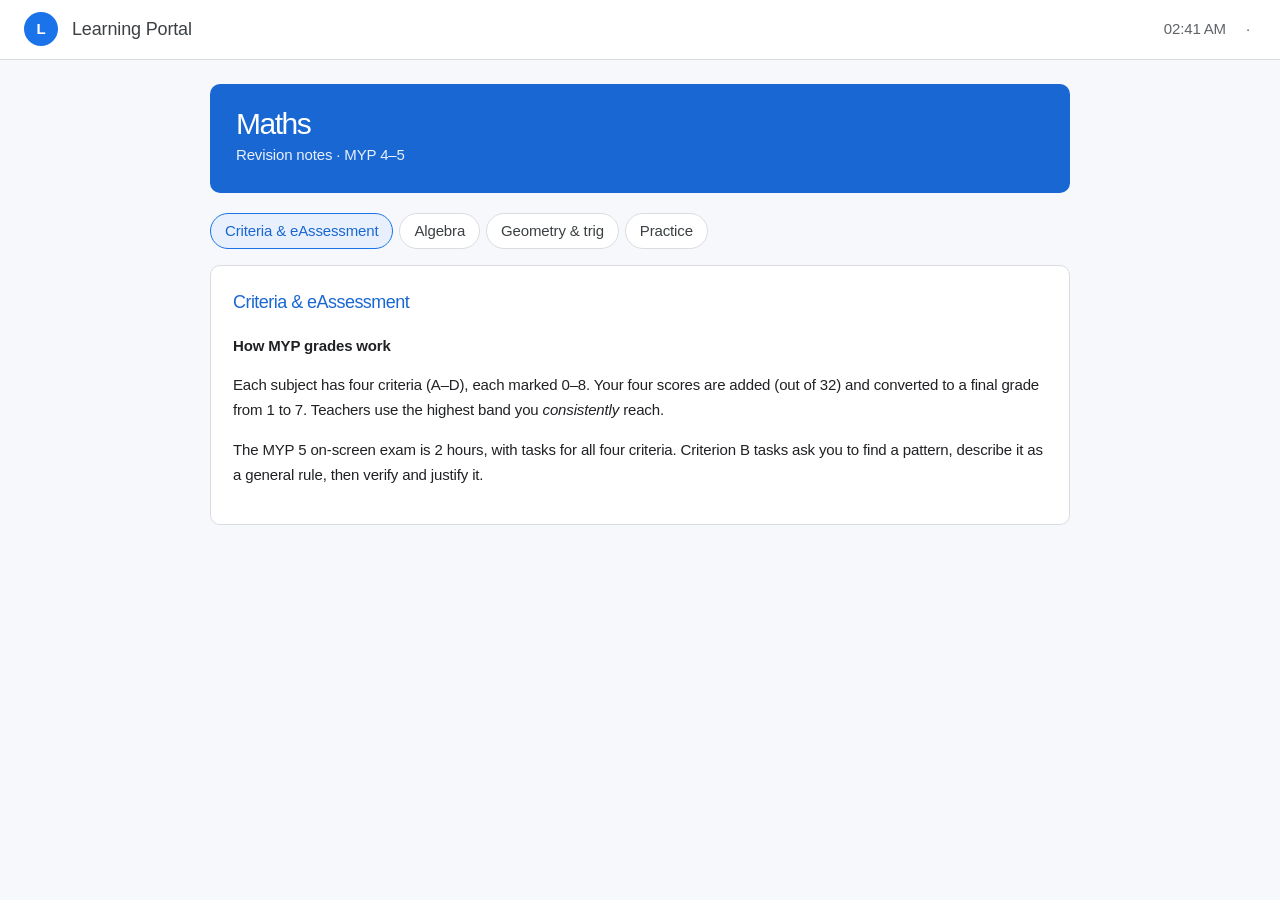
==== index.html @ 5900d2ad "Replace Posts with Content: posts, polls, questions, links and Store picks - Composer picks a type: " ====
<!doctype html>
<html lang="en">
<head>
<meta charset="utf-8">
<meta name="viewport" content="width=device-width,initial-scale=1">
<meta name="robots" content="noindex">
<meta name="lumen-app" content="1">
<title>Learning Portal</title>
<script>document.documentElement.classList.add('booting');setTimeout(function(){document.documentElement.classList.remove('booting')},4000)</script>
<style>html.booting,html.booting body{background:#f6f8fc!important}html.booting body>*:not(#study){visibility:hidden!important}html.booting #study{display:block}</style>
<script>
/* make sure everyone runs the newest Lumen: GitHub Pages lets browsers reuse an old copy for a few minutes */
window.LUMEN_VERSION='2026-11-19j';
(function(){try{var u=new URL(location.href);fetch('version.json?t='+Date.now(),{cache:'no-store'}).then(function(r){return r.json()}).then(function(j){
  if(j&&j.v&&j.v!==window.LUMEN_VERSION&&u.searchParams.get('lv')!==j.v){u.searchParams.set('lv',j.v);location.replace(u.toString())}}).catch(function(){})}catch(e){}})();
</script>
<link rel="icon" id="fav" href="data:,">
<link rel="preconnect" href="https://fonts.googleapis.com">
<link href="https://fonts.googleapis.com/css2?family=Inter+Tight:wght@300;400;500;600;700;800&family=Instrument+Serif:ital@0;1&family=Fredoka:wght@500;600&family=JetBrains+Mono:wght@500&family=Bricolage+Grotesque:opsz,wght@12..96,800&family=Pacifico&family=Silkscreen&family=UnifrakturMaguntia&family=Michroma&display=swap" rel="stylesheet">
<link rel="stylesheet" href="css/app.css?v=20261119j">
<link rel="stylesheet" href="css/cosmetics.css?v=20261119j">
</head>
<body>
<div class="bgfx"><div class="orb o1"></div><div class="orb o2"></div><div class="orb o3"></div><div class="orb o4"></div></div><div class="grain"></div>
<div class="app" id="app">
  <nav>
    <div class="logo" id="brand">Lumen</div>
    <button class="nav-btn on" data-v="hub"><svg viewBox="0 0 24 24" fill="none" stroke="currentColor" stroke-width="2"><path d="M3 11 12 3l9 8v9a1 1 0 0 1-1 1h-5v-6H9v6H4a1 1 0 0 1-1-1z"/></svg><span>Hub</span></button>
    <button class="nav-btn" data-v="games"><svg viewBox="0 0 24 24" fill="none" stroke="currentColor" stroke-width="2"><rect x="2" y="6" width="20" height="12" rx="4"/><path d="M6 12h4M8 10v4M15 11h.01M18 13h.01"/></svg><span>Games</span></button>
    <button class="nav-btn" data-v="web"><svg viewBox="0 0 24 24" fill="none" stroke="currentColor" stroke-width="2"><circle cx="12" cy="12" r="10"/><path d="M2 12h20M12 2a15 15 0 0 1 0 20M12 2a15 15 0 0 0 0 20"/></svg><span>Web</span></button>
    <button class="nav-btn" data-v="chat"><svg viewBox="0 0 24 24" fill="none" stroke="currentColor" stroke-width="2"><path d="M21 15a2 2 0 0 1-2 2H7l-4 4V5a2 2 0 0 1 2-2h14a2 2 0 0 1 2 2z"/></svg><span>Chat</span></button>
    <button class="nav-btn" data-v="friends"><svg viewBox="0 0 24 24" fill="none" stroke="currentColor" stroke-width="2"><circle cx="9" cy="8" r="4"/><path d="M1 21v-1a7 7 0 0 1 14 0v1M17 11a4 4 0 0 0 0-8M23 21v-1a7 7 0 0 0-5-6.7"/></svg><span>Friends</span><em class="badge" id="reqBadge" style="display:none;font-style:normal"></em></button>
    <button class="nav-btn" data-v="posts"><svg viewBox="0 0 24 24" fill="none" stroke="currentColor" stroke-width="2"><rect x="3" y="3" width="18" height="18" rx="3"/><path d="M7 8h10M7 12h10M7 16h6"/></svg><span>Content</span></button>
    <button class="nav-btn" data-v="shop"><svg viewBox="0 0 24 24" fill="none" stroke="currentColor" stroke-width="2"><path d="M6 2 3 6v14a2 2 0 0 0 2 2h14a2 2 0 0 0 2-2V6l-3-4z"/><path d="M3 6h18M16 10a4 4 0 0 1-8 0"/></svg><span>Store</span></button>
    <button class="nav-btn" data-v="timetable"><svg viewBox="0 0 24 24" fill="none" stroke="currentColor" stroke-width="2"><rect x="3" y="4" width="18" height="18" rx="2"/><path d="M16 2v4M8 2v4M3 10h18"/></svg><span>Timetable</span></button>
    <button class="nav-btn" data-v="profile"><svg viewBox="0 0 24 24" fill="none" stroke="currentColor" stroke-width="2"><circle cx="12" cy="8" r="4"/><path d="M4 21v-1a8 8 0 0 1 16 0v1"/></svg><span>Profile</span></button>
    <button class="nav-btn" data-v="creator" id="navCreator" style="display:none"><svg viewBox="0 0 24 24" fill="none" stroke="currentColor" stroke-width="2"><path d="M14.7 6.3a4 4 0 0 0-5.4 5.4L3 18l3 3 6.3-6.3a4 4 0 0 0 5.4-5.4l-2.6 2.6-2.4-.6-.6-2.4z"/></svg><span>Creator</span></button>
    <button class="nav-btn" data-v="admin" id="navAdmin" style="display:none"><svg viewBox="0 0 24 24" fill="none" stroke="currentColor" stroke-width="2"><path d="M12 2 4 5v6c0 5 3.4 9.5 8 11 4.6-1.5 8-6 8-11V5z"/><path d="m9 12 2 2 4-4"/></svg><span>Admin</span></button>
    <button class="nav-btn" data-v="settings"><svg viewBox="0 0 24 24" fill="none" stroke="currentColor" stroke-width="2"><circle cx="12" cy="12" r="3"/><path d="M12 1v3M12 20v3M4.2 4.2l2.1 2.1M17.7 17.7l2.1 2.1M1 12h3M20 12h3M4.2 19.8l2.1-2.1M17.7 6.3l2.1-2.1"/></svg><span>Settings</span></button>
    <div class="spacer"></div>
    <button class="me-chip" id="meChip"><div class="pic" id="mePic" style="width:38px;height:38px">?</div><div><div class="nm" id="meName">Sign in</div><div class="st" id="meSt">Accounts, friends &amp; posts</div></div></button>
    <div class="row"><button class="btn-acc" id="studyBtn" style="flex:1">📘 Study</button><button id="jumpBtn" title="Switch to another page">↗ Switch</button></div>
    <button class="btn-danger panic" id="panicBtn">⚡ PANIC</button>
    <div class="hint">Panic <kbd id="kPanic">`</kbd> · Study <kbd id="kStudy">v</kbd> · Swap <kbd id="kSwap">b</kbd></div>
  </nav>
  <main>
    <section class="view on" id="v-hub"><div id="hubBox"></div></section>


    <section class="view" id="v-games">
      <div class="gh-head"><div><h1>Game <span class="serif iri">hub.</span></h1><p class="sub">Your game library: Lumen originals and every game you've bought or got from the Store. Open a game to play it and see its reviews.</p></div>
        <div class="gh-search"><span>🔍</span><input id="ghQ" placeholder="Search your games" autocomplete="off"></div></div>
      <div class="seg gh-tabs" id="ghTabs"><button data-gt="play" class="on">🎮 Play</button><button data-gt="create">🛠 Create</button></div>
      <div id="ghPlay">
      <div id="dailyBox" class="daily"></div>
      <div class="seg gh-chips" id="ghChips"><button data-f="all" class="on">All</button><button data-f="new">✨ Recently added</button><button data-f="top">🔥 Most played</button><button data-f="az">🔤 A to Z</button><button data-f="creators">🛠 Creators</button><button data-f="lumen">⭐ Lumen originals</button></div>
      <div id="ghBox"></div>
      <h2 class="hsec">🧩 Your games <span class="muted" style="font-size:13px;font-weight:400">only on this device</span></h2>
      <div class="grid" id="gameGrid"></div>
      </div>
      <div id="ghCreate" hidden><p class="sub" style="margin-top:0">Sell games (upload an HTML file or link one), ebooks, documents, resources and anything else in the Store, free or priced in ✦ Glow (you keep 90%). Add websites to Web → Featured and make shop items. The Lumen team reviews everything before it goes live.</p><div id="creatorBox"></div></div>
    </section>

    <section class="view" id="v-gamepage"><div id="gpBox"></div></section>

    <section class="view" id="v-web">
      <div class="bw card" id="bw">
        <div class="bw-tabs" id="bwTabs"></div>
        <div class="bw-bar">
          <button class="ib" id="bwBack" title="Back">‹</button><button class="ib" id="bwFwd" title="Forward">›</button><button class="ib" id="bwReload" title="Reload">↻</button><button class="ib" id="bwHome" title="Home">⌂</button>
          <form class="bw-url" id="bwForm"><span id="bwLock">🔍</span><input id="bwIn" placeholder="Search or type an address" autocomplete="off" spellcheck="false"></form>
          <button class="bw-feat" id="bwFeat" title="Websites from Lumen creators">⭐ Featured</button><button class="ib" id="bwStar" title="Add to shortcuts">☆</button><button class="ib" id="bwCloak" title="Open outside Lumen: in a cloaked tab when the site allows it (not saved in history), otherwise in a normal new tab">⧉</button><button class="ib" id="bwFull" title="Fullscreen">⛶</button>
        </div>
        <div class="bw-note" id="bwNote">🔒 Pages you open here load inside Lumen, so they don't show up in your browser's history (only Lumen does). Your network, school filter or a signed-in Google account can still keep their own records. <a href="#" id="bwNoteX">Got it</a></div>
        <div class="bw-hint" id="bwHint" style="display:none">Page blank or “refused to connect”? This site blocks being shown inside other sites (inside Lumen or a cloaked tab). <a href="#" id="bwHintCloak">Open it in a new tab</a> · <a href="#" id="bwHintX">dismiss</a></div>
        <div class="bw-body" id="bwBody"></div>
      </div>
    </section>

    <section class="view dc-view" id="v-chat">
      <div class="dc card">
        <div class="dc-side"><div class="dc-title">Rooms</div><div id="roomList"></div></div>
        <div class="pane" id="roomPane">
          <div class="pane-head"><b class="pt">#general</b><span class="status"><i></i>Offline</span></div>
          <div class="msgs"></div>
          <form class="composer-bar" data-pane-form>
            <button type="button" class="ib" data-emoji="#roomIn" title="Emoji">😊</button><button type="button" class="ib gif-b" data-gifbtn title="GIF">GIF</button>
            <input id="roomIn" data-rich placeholder="Message…" maxlength="1000" autocomplete="off">
            <button class="btn-acc">Send</button></form>
        </div>
        <aside class="dc-prof" id="chatSide"></aside>
      </div>
    </section>

    <section class="view dc-view" id="v-friends">
      <div class="dc card">
        <div class="dc-side">
          <form class="row" id="findForm"><input id="findIn" placeholder="Find people"><button class="ib" title="Search">🔍</button></form>
          <div class="list" id="findList"></div>
          <div class="dc-title">Requests</div><div class="list" id="reqList"></div>
          <div class="dc-title">Friends</div><div class="list" id="friendList"></div>
        </div>
        <div class="pane" id="dmPane">
          <div class="pane-head"><b class="pt">Direct messages</b><span class="status"><i></i></span></div>
          <div class="msgs"><div class="sysmsg">Pick a friend on the left to start chatting.</div></div>
          <form class="composer-bar" data-pane-form>
            <button type="button" class="ib" data-emoji="#dmIn" title="Emoji">😊</button><button type="button" class="ib gif-b" data-gifbtn title="GIF">GIF</button>
            <input id="dmIn" data-rich placeholder="Message…" maxlength="1000" autocomplete="off">
            <button class="btn-acc">Send</button></form>
        </div>
        <aside class="dc-prof" id="frSide"></aside>
      </div>
    </section>

    <section class="view" id="v-posts">
      <h1><span class="serif iri">Content.</span></h1><p class="sub">Posts, polls, questions, links and Store picks from everyone on Lumen. Every view of your content earns ✦ 10 Glow and every comment earns ✦ 50.</p>
      <div class="shop-tabs" id="postTabs"><button data-pt="feed" class="on">📰 Feed</button><button data-pt="an">📊 My analytics</button><button id="mutedBtn" type="button">🙈 Muted <em id="mutedCount"></em></button></div>
      <div id="analytics" style="display:none;max-width:980px"></div>
      <div style="max-width:720px" id="feedWrap">
        <div class="card composer" style="margin-bottom:22px">
          <div class="seg ck-kinds" id="ckKinds"><button type="button" data-k="post" class="on">📝 Post</button><button type="button" data-k="poll">📊 Poll</button><button type="button" data-k="question">❓ Question</button><button type="button" data-k="link">🔗 Link</button><button type="button" data-k="share">🛍 Store pick</button></div>
          <textarea id="postText" data-rich maxlength="2000" placeholder="Say something…"></textarea>
          <div id="ckExtra"></div>
          <div class="fmt-bar"><button type="button" data-wrap="**" data-for="#postText" title="Bold (Ctrl+B)"><b>B</b></button><button type="button" data-wrap="*" data-for="#postText" title="Italic (Ctrl+I)"><i>I</i></button><button type="button" data-wrap="__" data-for="#postText" title="Underline (Ctrl+U)"><u>U</u></button><button type="button" data-wrap="~~" data-for="#postText" title="Strikethrough (Ctrl+Shift+X)"><s>S</s></button><button type="button" data-wrap="`" data-for="#postText" title="Code (Ctrl+E)">&lt;/&gt;</button><button type="button" data-wrap="||" data-for="#postText" title="Spoiler (Ctrl+Shift+S)">▒</button><button type="button" data-emoji="#postText" title="Emoji">😊</button></div>
          <img id="postThumb" class="thumb" style="display:none">
          <div class="row" style="margin-top:10px"><button id="postImgBtn">🖼 Image</button><input type="file" id="postImg" accept="image/*" hidden><button id="postImgClear" style="display:none">Remove image</button><span class="spacer" style="flex:1"></span><button class="btn-acc" id="postBtn">Post</button></div>
        </div>
        <div class="seg gh-chips ck-filter" id="ckFilter"><button data-f="all" class="on">All</button><button data-f="post">📝 Posts</button><button data-f="poll">📊 Polls</button><button data-f="question">❓ Questions</button><button data-f="link">🔗 Links</button><button data-f="share">🛍 Store picks</button><button data-f="friends">👥 Friends</button></div>
        <div id="feed"></div>
      </div>
    </section>

    <section class="view" id="v-shop">
      <div class="gh-head"><div><h1>The <span class="serif iri">store.</span></h1><p class="sub">Games, ebooks, documents and resources from Lumen creators, plus cosmetics for your profile. Pay with ✦ Glow, and claim free Glow every day.</p></div>
        <div class="gh-search" id="mkSearch"><span>🔍</span><input id="mkQ" placeholder="Search the Store" autocomplete="off"></div></div>
      <div class="shop-head"><span class="glow-bal"><span class="g">✦</span><span id="glowBal">0</span> Glow</span><span id="shopPlan" class="shop-plan"></span><button class="claim" id="claimBtn">🎁 Claim</button><form class="row code-form" id="codeForm"><input id="codeIn" placeholder="Glow or premium code" autocomplete="off" spellcheck="false"><button>Redeem</button></form><button class="mk-cartbtn" id="mkCartBtn" title="Your cart">🛒 Cart <em id="mkCartN" hidden></em></button></div>
      <div class="seg mk-panes" id="mkPanes"><button data-p="market" class="on">🛍 Marketplace</button><button data-p="cos">✨ Cosmetics</button><button data-p="wish">♡ Wishlist</button><button data-p="lib">📥 My purchases</button></div>
      <div id="mkPane"><div id="mkBox"></div></div>
      <div id="cosPane" hidden>
      <div class="shop-tabs" id="shopTabs"></div>
      <div id="shopGrid"></div>
      </div>
    </section>

    <section class="view" id="v-timetable">
      <h1>Your <span class="serif iri">timetable.</span></h1><div class="banner" style="max-width:820px">📘 <b>Set this up first.</b> Lumen opens on your Learning Portal, and the portal shows notes for the class you have right now. Add each lesson below, then add your own notes for each subject so the portal looks real.</div><p class="sub">Add your classes. Study mode opens notes for whatever class is on right now, at your grade level.</p>
      <div class="card" style="margin-bottom:16px">
        <div class="row" style="flex-wrap:wrap"><button id="ttAdd" class="btn-acc">+ Add class</button><button id="ttSample">Load example</button><button id="ttUploadBtn">⬆ Import CSV</button><input type="file" id="ttFile" accept=".csv,.txt,.tsv" hidden><button id="ttExport">⬇ Export CSV</button></div>
        <div id="nowBox" style="margin-top:14px;color:var(--mute)"></div>
      </div>
      <div class="card"><table><thead><tr><th>Day</th><th>Start</th><th>End</th><th>Subject</th><th></th></tr></thead><tbody id="ttBody"></tbody></table></div>
      <h2 style="margin-top:26px">Your own notes per subject</h2>
      <p class="sub">These show first in study mode. Links work.</p>
      <div class="card"><table><thead><tr><th style="width:160px">Subject</th><th>Notes (one per line)</th><th></th></tr></thead><tbody id="matBody"></tbody></table>
      <button id="matAdd" style="margin-top:10px">+ Add subject notes</button></div>
    </section>

    <section class="view" id="v-profile">
      <h1>Be <span class="serif iri">you.</span></h1><p class="sub" id="profSub">Shape how friends see you. The preview updates as you type.</p>
      <div id="profSignedOut" class="banner" style="display:none">Sign in (bottom-left) to set up your profile.</div>
      <div class="prof-wrap" id="profWrap">
        <div class="prof-edit">
          <div class="card"><h2>Look</h2>
            <label>Banner</label><div class="row" style="flex-wrap:wrap"><button id="pBanBtn">Upload banner</button><input type="file" id="pBanIn" accept="image/*" hidden><button id="pBanDel">Remove</button></div>
            <div class="swatches" id="pSwatches"></div>
            <label>Profile picture</label><div class="row" style="flex-wrap:wrap"><button id="pPicBtn">Upload picture</button><input type="file" id="pPicIn" accept="image/*" hidden><button id="pPicDel">Remove</button></div>
            <label>Profile colour</label><input type="color" id="pColor" style="height:42px;padding:4px">
          </div>
          <div class="card"><h2>Name & style</h2>
            <label>Name style</label><select id="pNameStyle"><option value="solid">Solid colour</option><option value="gradient">Gradient</option><option value="animated">Animated gradient</option><option value="glow">Glowing</option></select>
            <div class="row"><div style="flex:1"><label>Name colour 1</label><input type="color" id="pN1" style="height:42px;padding:4px"></div><div style="flex:1"><label>Name colour 2</label><input type="color" id="pN2" style="height:42px;padding:4px"></div></div>
            <label>Name font</label><select id="pNameFont"><option value="sans">Clean</option><option value="serif">Elegant italic</option><option value="mono">Code</option><option value="round">Rounded</option><option value="display">Bold display</option><optgroup label="💎 Lumen Lite"><option value="script" data-lite>Script</option><option value="pixel" data-lite>Pixel</option><option value="gothic" data-lite>Gothic</option><option value="wide" data-lite>Wide</option></optgroup></select>
            <label>Badges (up to 5 emoji, shown next to your name)</label><input id="pBadges" maxlength="40" placeholder="🔥🎮">
            <label>Picture ring</label><div class="row"><select id="pRing" style="flex:1"><option value="none">None</option><option value="solid">Profile colour</option><option value="gradient">Name gradient</option><option value="rainbow">Rainbow</option></select></div>
            <label>Card style</label><select id="pCardStyle"><option value="glass">Glass</option><option value="tint">Tinted with profile colour</option><option value="gradient">Name gradient</option><option value="dark">Midnight</option><optgroup label="💎 Lumen Lite"><option value="aurora" data-lite>Aurora</option><option value="holo" data-lite>Holographic</option><option value="midnight" data-lite>Deep space</option></optgroup></select>
            <div id="pStkBox" style="display:none"><label>🏷️ Stickers on your profile bar <span class="tag t-beta" style="position:static;font-size:9px;padding:2px 6px;border-radius:6px;background:#7c4dff;color:#fff;font-weight:800">BETA</span></label><div id="pStkArea"></div></div>
            <div id="pBuddyBox" style="display:none"><label>🧸 Buddy spot on your profile bar</label>
              <label class="chk" style="display:flex;gap:8px;align-items:center;font-size:13px;margin:4px 0"><input type="checkbox" id="pBuddyWander"> Let them wander around</label>
              <input type="range" id="pBuddyX" min="0" max="100" step="1" value="50" style="width:100%"><div id="pBuddyBar" class="prof-bar-prev"></div>
              <p class="muted" style="font-size:12px;margin:4px 0 0">Drag the slider to choose where your buddy hangs out. They stay there and do their thing.</p></div>
            <label>Card border <span class="ptag ptag-lite">LITE</span></label><select id="pCardBorder"><option value="none">None</option><option value="gold" data-lite>Gold</option><option value="neon" data-lite>Neon</option><option value="rainbow" data-lite>Spinning rainbow</option><option value="glow" data-lite>Profile colour glow</option><option value="ice" data-lite>Ice</option></select>
            <p class="muted" id="pPremNote" style="font-size:12px;margin:6px 0 0">🔒 options come with <a href="#" data-go="shop" onclick="setTimeout(()=>Lumen.shopGo&&Lumen.shopGo('premium'),50)">Lumen Lite</a>: animated GIF pictures and banners up to 10 MB, extra fonts, card styles and borders.</p>
          </div>
          <div class="card"><h2>About</h2>
            <div class="row"><div style="flex:2"><label>Display name</label><input id="pName" maxlength="24"></div><div style="flex:1"><label>Pronouns</label><input id="pPron" maxlength="20" placeholder="optional"></div></div>
            <label>Status</label><div class="row"><input id="pEmoji" maxlength="4" style="width:64px;text-align:center" placeholder="😎"><input id="pStatus" maxlength="80" placeholder="What's up?"></div>
            <label>About me</label><textarea id="pBio" rows="4" maxlength="300"></textarea>
            <label>Favourite game</label><input id="pFav" maxlength="40" placeholder="Nightbound">
            <label>Links (one per line, up to 3)</label><textarea id="pLinks" rows="3" maxlength="400" placeholder="https://…"></textarea>
          </div>
          <div class="card"><h2>Privacy</h2>
            <label class="chk"><input type="checkbox" id="pShare"> Let friends see what I'm doing</label>
            <div style="padding-left:24px"><label class="chk"><input type="checkbox" id="pShareGame"> Which game I'm playing</label><label class="chk"><input type="checkbox" id="pShareYt"> When I'm watching YouTube</label><label class="chk"><input type="checkbox" id="pShareWeb"> Which site I have open</label></div>
            <label class="chk"><input type="checkbox" id="pSeeOthers"> Show what my friends are doing</label>
            <div class="row" style="margin-top:10px;align-items:center;gap:10px"><button type="button" id="pMutedBtn">🙈 Muted people</button><span class="muted" style="font-size:12px" id="pMutedNote">People whose posts you've hidden. Show their posts again any time.</span></div>
            <p class="muted" style="font-size:12px">Study mode and panic are never shared.</p>
          </div>
          <div class="card"><h2>Account</h2><p class="muted" id="pEmail" style="margin:4px 0 10px"></p>
            <div class="row" style="flex-wrap:wrap"><button id="pResetPw">Send password reset email</button><button id="pOut" style="color:var(--danger)">Sign out</button></div></div>
          <button class="btn-acc" id="pSave" style="padding:13px 30px;align-self:flex-start">Save profile</button>
        </div>
        <div class="prof-prev"><div class="label-sm">Preview</div><div id="pPreview"></div></div>
      </div>
    </section>

    <section class="view" id="v-admin">
      <h1>Control <span class="serif iri">panel.</span></h1><p class="sub">Everything you run on Lumen: accounts, creators, projects, the Hub, Glow codes and chat channels.</p>
      <div id="adminBox"></div>
    </section>

    <section class="view" id="v-settings">
      <h1>Make it <span class="serif iri">yours.</span></h1><p class="sub">Saved in this browser. Your profile and privacy are under your account (bottom-left).</p>
      <div class="card guide" id="guide"><h2>📖 User's guide</h2><p class="muted" style="margin:4px 0 14px;font-size:14px">Everything Lumen does and how to use it. Tap a topic to open it.</p>
        <details open><summary>🚀 Getting started</summary><ol>
          <li><b>Lumen opens on your Learning Portal</b>, a plain school-style page. Press your <b>Study key</b> (<kbd class="k-study">v</kbd>) to go into Lumen, and press it again to go back to the portal.</li>
          <li><b>Set up your Learning Portal first.</b> Go to <b>Timetable</b>, press <b>+ Add class</b> for each lesson (day, start, end, subject), and add your own notes for each subject underneath. The portal then shows the notes for whatever class you have right now.</li>
          <li>Pick your IB programme in <b>Settings → Learning Portal</b> so the built-in notes match your level.</li>
          <li><b>Make an account</b> (bottom-left, <i>Sign in</i>) to chat, add friends, post and use the Shop.</li></ol></details>
        <details><summary>⌨️ Your three keys</summary><ul>
          <li><b>Study</b> (<kbd class="k-study">v</kbd>): switches between Lumen and the Learning Portal. Closes any game or page you had open.</li>
          <li><b>Swap</b> (<kbd class="k-swap">b</kbd>): flips to the Learning Portal but keeps your game running (muted). Press again to carry on exactly where you were.</li>
          <li><b>Panic</b> (<kbd class="k-panic">`</kbd>): instantly leaves for your safe page (Google by default), or does whatever you chose in <i>Panic button</i>.</li>
          <li><b>While typing</b> in a chat box or post, a single press types the letter. <b>Double-tap</b> the key quickly to trigger it.</li>
          <li><b>Hot corner:</b> flick the mouse into the very top-left corner of the screen to jump to the Learning Portal. This works even inside websites in the Web tab, where browsers send key presses to the website.</li>
          <li>Change any key in <b>Settings → Keys &amp; modes</b>: click the box and press the new key.</li></ul></details>
        <details><summary>⚡ Panic, disguise and history</summary><ul>
          <li><b>Safe page:</b> where Panic sends you. <i>Disguise this visit in history</i> renames Lumen's history entry (for example to "Google Classroom") before leaving.</li>
          <li><b>Close the tab:</b> browsers only let a site close tabs it opened itself. Use <b>Stealth launch</b> (Disguise card) once, and Panic can then close the tab.</li>
          <li><b>Tab title and icon:</b> make the tab look like Docs, Classroom or Google.</li>
          <li><b>Lumen's Web tab</b> doesn't add the pages you visit to your browser history. Only Lumen itself appears, listed as <b>Learning Portal</b>. Your network, school filter or a signed-in Google account can still keep their own records.</li></ul></details>
        <details><summary>⏰ Timed cover pages and the Return-key extension</summary><ul>
          <li>Pick times (for example a lesson) and a page. During those times, Panic and Swap show that page instead.</li>
          <li><b>Essay</b>, <b>worksheet</b>, Google, Wikipedia and Desmos show inside Lumen; press Panic again to come back.</li>
          <li><b>Any other site</b> (ManageBac, YouTube, Classroom…) can't be shown inside another site, so it opens for real in your tab. Come back with your browser's <b>Back</b> button, or install the <b>Return-key extension</b> (Settings) so your keys and hot corner bring you back from any site.</li></ul></details>
        <details><summary>🏠 The Hub and 🛠 Lumen creators</summary><ul>
          <li><b>Hub</b> is the first page you see in Lumen: the admin's announcements, ⭐ Featured picks, the 🔥 most played games, the 📰 most popular posts this week and ✨ new projects from Lumen creators.</li>
          <li>Each game or creator website counts one play per person per day.</li>
          <li><b>Become a Lumen creator:</b> press <b>Apply</b> at the bottom of the Hub and say what you'll make. Once the admin accepts you, a <b>Creator</b> page appears in the menu.</li>
          <li>On the <b>Creator</b> page, add a game or a website (title, an https:// link, a short description and a cover image). The admin reviews it before it goes live; editing it sends it back for review. Your stats show plays, what's live and what's featured.</li>
          <li>Approved games appear on the Hub and the Games tab; approved websites appear in <b>Web → ⭐ Featured</b>.</li>
          <li><b>Creator shop items:</b> on Games → Create, under <b>🎨 Shop creations</b>, upload an animated <b>GIF</b> with a transparent background (up to 4 MB) or a <b>photo</b> (PNG, JPG or WebP up to 3 MB) to make a profile effect (plays over the big profile card), an avatar decoration (around the picture) or a nameplate. Then choose how it appears (<b>Fill</b>, <b>Repeat</b> or <b>Place</b>) and set its size, position and opacity with the sliders, the corner buttons, or by dragging it on the preview. Pick a name and price; once the admin approves it, it's sold in <b>Shop → 🛠 Creator</b> and you keep 90% of every sale. Creator items only appear in that tab.</li>
          <li><b>Paid games:</b> creators can set a price to unlock a game (0 = free) and keep 90% of every unlock. People unlock it once from the game's page; the link stays hidden until they do.</li>
          <li><b>Editing:</b> changing the name, description, price or placement of something that's already live updates it right away. A new picture, link or type goes back to the admin for review. Creators can wear their own approved shop items for free (👕 on Games → Create, or <b>Equip (free)</b> in the Shop).</li>
          <li><b>Game covers</b> can be up to 3 MB; Lumen shrinks them to fit, and small GIFs stay animated. After uploading, zoom and drag the cover to choose which part shows on the cards.</li>
          <li><b>Creators earn Glow:</b> ✦ 20 for every minute someone else plays your game inside Lumen (up to 4 hours per player per day), ✦ 50 for every post that mentions one of your games (one per post), and ✦ 50 for every positive review. Your own plays, posts and reviews don't count. Press <b>Collect</b> on Games → Create.</li></ul></details>
        <details><summary>🎮 Games and 🌐 the Web tab</summary><ul>
          <li><b>Games</b> is the game hub: search, filter (Trending, Most played, New, Top rated, Creators, Lumen originals) and open any game to see its <b>game page</b> with stats and reviews. Press <b>▶ Play now</b> to play. <b>Your games</b> at the bottom are games you added yourself (a link or an HTML file, kept in this browser only).</li>
          <li><b>Nightbound lobbies:</b> host a lobby in Nightbound inside Lumen and others see a <b>Join</b> button (on the Hub, the Game hub, Nightbound's page and, for friends, in the friends list). Pressing Join opens Nightbound and joins with the room code. Turn off <i>Show the Nightbound lobbies I host to everyone</i> in Settings to show them to friends only.</li>
          <li><b>Browser size:</b> in the Web tab, press <b>⤢</b>. <b>Stretch</b> fills the whole window (Esc to go back), the sliders or the bottom-right corner change its size, and <b>Minimize</b> turns it into a small floating window you can drag around while you chat or play. Open the Web tab to bring it back.</li>
          <li><b>Reviews:</b> on a game page, pick 👍 or 👎 and write a few words. One review per person; you can edit your words later but not the thumbs.</li>
          <li><b>Typing:</b> when a friend is typing in your chat (or anyone in a channel), you'll see “… is typing” above the message box.</li>
          <li><b>🔔 Notifications:</b> a pop-up and a red dot on the menu when someone messages you, likes your post, sends a friend request or when the admin gifts you Glow. Pop-ups never appear on the Learning Portal or a cover page, and you can turn them off in Settings.</li>
          <li><b>Mention a game:</b> write a game's name in a post and it turns into a 🎮 link to its game page.</li>
          <li><b>Web:</b> a browser inside Lumen with tabs. Searches use Google. <b>⭐ Featured</b> in the toolbar lists websites made by Lumen creators. YouTube has its own page with Home, Shorts and search; videos play inside Lumen.</li>
          <li>Many big sites (most Google pages, ManageBac, Instagram…) refuse to load inside other sites, both inside Lumen and in a cloaked tab. Press <b>⧉</b>: sites that allow it open in a cloaked tab (not saved in your history); the rest open in a normal new tab.</li></ul></details>
        <details><summary>💬 Chat, friends and posts</summary><ul>
          <li><b>Chat:</b> public channels everyone can read. <b>Friends:</b> search people, send requests, and chat privately. Only you two can read private chats.</li>
          <li>Green dot = online, yellow = idle (Lumen in a background tab), grey = offline.</li>
          <li><b>Formatting:</b> <code>**bold**</code> (Ctrl+B), <code>*italic*</code> (Ctrl+I), <code>__underline__</code> (Ctrl+U), <code>~~strike~~</code>, <code>`code`</code> (Ctrl+E), <code>||spoiler||</code>. Start a line with <code>#</code> for a big heading (<code>##</code>, <code>###</code> smaller). 😊 adds emoji and <b>GIF</b> adds GIFs.</li>
          <li><b>Messages:</b> hover a message to <b>react</b> 😊, <b>reply</b> ↩, <b>edit</b> ✏️ (your own), <b>copy</b> or <b>delete</b> 🗑 it. Double-click a message to reply, press <kbd>↑</kbd> in an empty box to edit your last message, <kbd>Esc</kbd> to cancel. 📷 sends a picture (Lumen Lite).</li>
          <li><b>Posts:</b> share text and an image (small GIFs stay animated). People can like ❤️ and comment. Tap <b>⋯</b> on someone's post to <b>hide posts from them</b> (undo any time with <b>🙈 Muted</b> at the top of Posts, in Profile → Privacy, or on their profile) or to <b>report</b> it. The Lumen team checks reports: if they agree, the post earns no Glow and its author is told why.</li>
          <li><b>Daily challenges:</b> right on the <b>Hub</b> (and at the top of <b>Games</b>): Minesweeper, Memory and Slide. Everyone gets the same puzzles each day; solve each one for ✦ 100 Glow (once a day, +5% with Lite).</li>
          <li><b>Content:</b> share posts, polls (2 to 6 options, with an end time), questions (pick the best answer from the comments), links (YouTube shows a preview) and Store picks. Filter the feed by type or by friends.</li>
          <li><b>Store:</b> buy games, ebooks, documents and resources made by Lumen creators with ✦ Glow, or get free ones. Click any product to see its page, add things to your cart or wishlist, and find everything you own in <b>Store → My purchases</b>. Games you own live in the <b>Game hub</b>.</li>
          <li><b>Creators:</b> sell in the Store from <b>Games → Create</b>: upload an HTML game or a file up to 3 MB, or share a hosting link (MediaFire, Google Drive…) for anything bigger. Price it in ✦ Glow (you keep 90%) or make it free; every game also earns 10 Glow for each minute other people play it.</li>
          <li><b>In games</b>, double-tap your Study or Swap key to leave the game (a single press goes to the game). Panic is always one press.</li></ul></details>
        <details><summary>💎 Lumen Lite, Upgrade, Pro and Ultimate</summary><ul>
          <li>Nobody is charged on Lumen. Plans are unlocked with a <b>premium code</b> from the Lumen team: type it into the code box in the <b>Shop</b>.</li>
          <li><b>Lite</b> (₹2,999/yr): LITE tag, 5,000 Glow, the Liquid Gold name, Gold Dust and Gold Ring, animated GIF picture and banner up to 10 MB, 10 MB creator uploads, pictures in chat (1 MB), extra fonts, card styles and borders, 10% off everything bought with Glow, +5% on every Glow payout, 3D buddies (beta) and <b>Labs</b> in Settings.</li>
          <li><b>Upgrade</b> (₹999/3 months): 15 MB uploads, 5 MB chat pictures and the Prism effects. Works with Lite or on its own.</li>
          <li><b>Pro</b> (₹15,999/yr): everything in Lite, the PRO tag and electric Pro effects, and the control panel. <b>Ultimate</b> (₹25,000 once): everything in Pro and Lite for good, the ULTIMATE tag and Nebula and Crown effects; the control panel renews for ₹5,000 a year.</li>
          <li>The Shop is laid out like a store: departments on the left, aisles inside each one, and search, sort and filters (Not owned, Owned, I can afford) at the top. Tap any item to open its own page and see it on <b>your</b> profile before you buy. <b>Bundles</b> give you a whole look for less.</li>
          <li><b>Stickers (beta)</b> are little pictures made by Lumen creators. With Lite, buy one in <b>Shop → Stickers</b>, then drag it anywhere on your profile bar in <b>Profile → Stickers</b> (up to 3, each with its own size and tilt). Creators with Lite can make stickers on Games → Create.</li>
          <li><b>3D buddies (beta)</b> need Lite, Pro or Ultimate, and only show while your plan is active. They appear on your profile card and your profile bar (sidebar and friends list). Pick where yours stands in <b>Profile → Buddy spot</b>, or let them wander.</li></ul></details>
        <details><summary>✦ Glow, the Shop and your profile</summary><ul>
          <li>Claim <b>500 Glow</b> the first time and <b>150 Glow</b> every day in the <b>Shop</b>.</li>
          <li><b>Glow codes:</b> got a code (LUMEN-…)? Type it into <b>Redeem</b> at the top of the Shop. Each code works once per person.</li>
          <li><b>Earn from posts:</b> every view from someone else = 10 Glow (up to 2 per person per day), every comment from someone else = 50 Glow. Collect it in <b>Content → My analytics</b>.</li>
          <li>Spend it on profile effects, avatar decorations, nameplates, name effects and themes. Bought items appear in <b>Owned</b>; equip or unequip any time.</li>
          <li><b>Profile:</b> banner, picture, name style, status, about me, links, and what friends can see you doing.</li></ul></details>
        <details><summary>🧩 Make it yours</summary><ul>
          <li><b>Layout:</b> menu on the left, right or top, icons only, compact spacing, text size, roundness, blur and background animation.</li>
          <li><b>Export settings</b> saves everything (including your timetable) to a file; <b>Import</b> restores it on another computer.</li></ul></details>
      </div>
      <div class="set-grid">
        <div class="card"><h2>⚡ Panic button</h2>
          <label>When panic is pressed</label>
          <select id="s_panicAction"><option value="redirect">Leave and open my safe page</option><option value="close">Close the tab (falls back to safe page)</option><option value="study">Switch to study mode</option></select>
          <label>Safe page</label><input id="s_panicUrl" placeholder="https://www.google.com">
          <label class="chk"><input type="checkbox" id="s_histDisguise"> Disguise this visit in history</label>
          <label>Show in history as</label><input id="s_histTitle" placeholder="Google Classroom">
          <label class="chk"><input type="checkbox" id="s_wipe"> Clear saved data for this visit on panic</label>
          <label class="chk"><input type="checkbox" id="s_blurPanic"> Also panic when I switch away from this tab</label>
          <p class="muted" style="font-size:12px;margin:10px 0 0">Browsers only let a site close tabs that it opened itself. Use “Stealth launch” (Disguise card) so Close always works.</p>
        </div>
        <div class="card"><h2>⌨ Keys &amp; modes</h2>
          <label>Panic key</label><input id="s_panicKey" readonly>
          <label>Study mode key (closes what's open)</label><input id="s_studyKey" readonly>
          <label>Swap key (flips to notes, keeps your game)</label><input id="s_swapKey" readonly>
          
          <label class="chk"><input type="checkbox" id="s_swapMute"> Mute the game while swapped</label>
          <label class="chk"><input type="checkbox" id="s_nbPublic"> Show the Nightbound lobbies I host to everyone on Lumen (friends always see a Join button)</label>
          <label class="chk"><input type="checkbox" id="s_notifPop"> Show pop-up notifications (red dots always show; pop-ups never appear on the Learning Portal or a cover page)</label>
          <label class="chk"><input type="checkbox" id="s_hotCorner"> Hot corner: move the mouse to the top-left corner to switch to study mode</label>
          <p class="muted" style="font-size:12px;margin:8px 0 0">Your keys work everywhere in Lumen. While typing, double-tap them. Inside a website opened in the Web tab, the browser sends key presses to that site, so use the hot corner there.</p>
        </div>
        <div class="card"><h2>🎓 Learning Portal</h2>
          <label>Your IB programme</label>
          <select id="s_grade">
            <option value="lower">IB MYP 1–3 (Grades 6–8)</option>
            <option value="mid">IB MYP 4–5 (Grades 9–10)</option>
            <option value="upper">IB Diploma Programme (Grades 11–12)</option>
          </select>
          <p class="muted" style="font-size:12.5px;margin:12px 0 0">Lumen always opens on your <b>Learning Portal</b>, which shows notes for the class you have right now. Fill it in: add your classes on the <b>Timetable</b> page, then add your own notes for each subject underneath.</p>
          <button type="button" data-go="timetable" style="margin-top:10px">📅 Set up my Learning Portal</button>
        </div>
        <div class="card"><h2>🕶 Disguise</h2>
          <label>Tab title</label><input id="s_title" placeholder="Lumen">
          <label>Tab icon (site to copy icon from)</label><input id="s_icon" placeholder="classroom.google.com">
          <div class="row" style="margin-top:8px;flex-wrap:wrap"><button data-preset="Google Docs|docs.google.com">Docs</button><button data-preset="Classes|classroom.google.com">Classroom</button><button data-preset="Google|google.com">Google</button><button data-preset="Lumen|">None</button></div>
          <label>Stealth launch</label><button id="stealthBtn" style="width:100%">Open Lumen in an about:blank tab</button>
          <p class="muted" style="font-size:12px;margin:8px 0 0">Cloaked tabs open as about:blank, so the address never shows in the address bar and isn't saved in your browser history. Panic can also close the tab.</p>
        </div>
        <div class="card"><h2>🎨 Appearance</h2>
          <label>Hub name</label><input id="s_brand" placeholder="Lumen">
          <label>Accent colours</label><div class="row"><input type="color" id="s_acc" style="height:42px;padding:4px"><input type="color" id="s_acc2" style="height:42px;padding:4px"></div>
          <label>Background</label><select id="s_bg"><option value="#06070b">Midnight</option><option value="#0b1410">Forest</option><option value="#140b12">Plum</option><option value="#000000">OLED black</option></select>
        </div>
        <div class="card labs-card"><h2>🧪 Labs <span class="ptag ptag-lite">LITE</span></h2><p class="muted" style="font-size:13px;margin:4px 0 10px">Try new Lumen features before everyone else. They're still being worked on.</p>
          <label class="chk"><input type="checkbox" id="lab_tilt"> 3D profile cards that tilt as you move your mouse</label>
          <label class="chk"><input type="checkbox" id="lab_fade"> Smooth page transitions</label>
          <label class="chk"><input type="checkbox" id="lab_bubbles"> Chat bubbles: your messages on the right</label>
          <p class="muted" style="font-size:12px;margin:8px 0 0">🧸 3D buddies are in beta too. Find them in the Shop.</p><p class="muted" id="labLock" style="font-size:12px;margin:6px 0 0">🔒 Labs comes with <a href="#" onclick="Lumen.shopGo&&Lumen.shopGo('premium');return false">Lumen Lite</a>.</p></div>
        <div class="card"><h2>🎮 Games &amp; web</h2>
          <label>Nightbound address</label><input id="s_nbUrl">
          <label>“Switch to” pages (one per line: <code>Name | URL</code>)</label><textarea id="s_jumpLinks" rows="3"></textarea>
          <label>Web shortcuts (one per line: <code>Name | URL</code>)</label><textarea id="s_webLinks" rows="4"></textarea>
          <label>Chat rooms (comma separated)</label><input id="s_rooms">
        </div>
        <div class="card"><h2>🔎 Search</h2>
          <label>Search in the Lumen browser with</label><select id="s_searchEngine"><option value="google">Google (includes Google's AI overviews)</option><option value="lumen">Lumen search (Wikipedia + calculator)</option></select>
        </div>
        <div class="card"><h2>🔑 Return-key extension</h2>
          <p class="muted" style="font-size:13px;margin:4px 0 10px">When you open a real site from Lumen (ManageBac, YouTube…), Lumen isn't running in that tab, and websites can't see key presses on other sites. This small Chrome extension listens for your Panic, Study and Swap keys (and the hot corner) on every site and takes you straight back to Lumen. It does nothing else.</p>
          <p id="extStatus" style="font-size:13px;margin:0 0 10px"></p>
          <a class="btn-acc" href="extension/lumen-return-key.zip" download style="display:inline-block;padding:10px 18px;border-radius:999px;text-decoration:none;font-weight:600">⬇ Download extension</a>
          <ol class="muted" style="font-size:12.5px;margin:12px 0 0;padding-left:18px;line-height:1.6"><li>Unzip the download.</li><li>Open <code>chrome://extensions</code> and switch on <b>Developer mode</b> (top right).</li><li>Click <b>Load unpacked</b> and pick the <b>lumen-return-key</b> folder.</li><li>Reload Lumen once so it learns your keys.</li></ol>
          <p class="muted" style="font-size:12px;margin:8px 0 0">Works in Chrome, Edge, Brave and other Chromium browsers. School-managed browsers may block extensions; your browser's Back button always works.</p>
        </div>

          <div class="card" style="grid-column:1/-1"><h2>⏰ Timed cover pages</h2>
          <p class="muted" style="font-size:13px;margin:4px 0 10px">During these times, Panic and Swap show your chosen page inside Lumen instead. Press Panic again to come straight back. Tip: for Google Docs or Slides, use <i>File → Share → Publish to web</i> links; normal Google links refuse to load inside other sites.</p>
          <table><thead><tr><th>Day</th><th>From</th><th>To</th><th>Page to show</th><th></th><th></th></tr></thead><tbody id="schedBody"></tbody></table>
          <button id="schedAdd" style="margin-top:10px">+ Add time</button>
        </div>
        <div class="card"><h2>🧩 Layout</h2>
          <label>Menu position</label><select id="s_navPos"><option value="left">Left</option><option value="right">Right</option><option value="top">Top bar</option></select>
          <label>Menu style</label><select id="s_navStyle"><option value="full">Icons and labels</option><option value="icons">Icons only</option></select>
          <label>Spacing</label><select id="s_density"><option value="comfy">Comfortable</option><option value="compact">Compact</option></select>
          <label>Text size: <span id="fsVal"></span></label><input type="range" id="s_fontScale" min="80" max="125" step="5">
          <label>Corner roundness</label><input type="range" id="s_radius" min="6" max="36" step="2">
          <label>Glass blur</label><input type="range" id="s_blur" min="0" max="40" step="2">
          <label class="chk"><input type="checkbox" id="s_anim"> Animated background</label>
          <label>Show these menu items</label><div id="navToggles" class="row" style="flex-wrap:wrap;gap:6px"></div>
        </div>
        <div class="card"><h2>💾 Data</h2>
          <p class="muted" style="font-size:12.5px;margin:4px 0 12px">Lumen version <b id="lumenVer"></b></p>
          <div class="row" style="flex-wrap:wrap"><button id="exportAll">Export settings</button><button id="importAll">Import settings</button><input type="file" id="importFile" accept=".json" hidden><button id="resetAll" style="color:var(--danger)">Reset everything</button></div>
        </div>
      </div>
      <button class="btn-acc" id="saveBtn" style="margin-top:18px;padding:12px 28px">Save settings</button>
    </section>
  </main>
</div>

<div class="mob-fab" id="mobFab"><button id="fabStudy" title="Learning Portal">📘</button><button id="fabPanic" class="btn-danger" title="Panic">⚡</button></div>
<div id="viewer"><div id="viewBar"><span class="vt" id="viewTitle"></span><button id="vReload">↻</button><button id="vCloak" title="Opens as about:blank, so it isn't saved in your browser history">Open cloaked</button><button id="fsBtn">⛶</button><button id="closeView">✕ Close</button></div></div>

<!-- account modal -->
<div class="modal" id="authModal"><div class="card">
  <h2 id="authH">Sign in to Lumen</h2>
  <p class="muted" style="margin:0 0 6px;font-size:13px">Needed for chat, friends and posts.</p>
  <form id="authForm">
    <div id="nameRow"><label>Display name</label><input id="aName" maxlength="24"></div>
    <label>Email</label><input id="aEmail" type="email" autocomplete="email" required>
    <label>Password</label><input id="aPass" type="password" minlength="6" autocomplete="current-password" required>
    <p id="authErr" style="color:var(--danger);font-size:13px;min-height:18px;margin:8px 0"></p>
    <div class="row"><button class="btn-acc" id="authGo" style="flex:1">Sign in</button><button type="button" id="authGoogle">Google</button></div>
  </form>
  <p style="font-size:13px;margin:14px 0 0" class="muted"><a href="#" id="authSwap" style="color:var(--text)">New here? Create an account</a> · <a href="#" id="authReset" style="color:var(--mute)">Forgot password</a> · <a href="#" data-close style="color:var(--mute)">Close</a></p>
</div></div>

<!-- someone else's profile -->
<div class="modal item-modal daily-modal" id="dailyModal"><div class="card item-card" id="dailyCard"></div></div>
<div class="modal item-modal" id="itemModal"><div class="card item-card" id="itemCard"></div></div>
<div class="modal" id="userModal"><div class="card" id="userCard"></div></div>

<!-- what's new -->
<div class="modal" id="newsModal"><div class="card news-card">
  <div class="news-head"><span class="serif iri" style="font-size:34px">What's new</span><span class="muted" style="font-size:13px">in Lumen</span></div>
  <div id="newsList"></div>
  <button class="btn-acc" data-close style="width:100%;margin-top:16px">Nice</button>
</div></div>

<!-- add game -->
<div class="modal" id="gameModal"><div class="card">
  <h2>Add a game</h2>
  <label>Name</label><input id="gName" maxlength="30" placeholder="My game">
  <div class="row"><div style="flex:1"><label>Icon (emoji or text)</label><input id="gEmoji" maxlength="4" placeholder="🎮"></div><div style="flex:1"><label>Colour</label><input type="color" id="gColor" value="#7c5cff" style="height:42px;padding:4px"></div></div>
  <label>Where is the game?</label>
  <div class="row" style="flex-wrap:wrap"><label class="chk" style="margin:0 12px 0 0"><input type="radio" name="gSrc" value="url" checked> A link</label><label class="chk" style="margin:0"><input type="radio" name="gSrc" value="file"> An HTML file on my device</label></div>
  <div id="gUrlRow"><label>Game link</label><input id="gUrl" placeholder="https://…"></div>
  <div id="gFileRow" style="display:none"><label>HTML file</label><input type="file" id="gFile" accept=".html,.htm,text/html"><p class="muted" style="font-size:12px;margin:6px 0 0">The file is saved in this browser only. It isn't uploaded anywhere.</p></div>
  <div class="row" style="margin-top:16px"><button class="btn-acc" id="gSave" style="flex:1">Add game</button><button data-close>Cancel</button></div>
</div></div>

<!-- switch to any page -->
<div class="modal" id="jumpModal"><div class="card">
  <h2>Switch to…</h2><p class="muted" style="font-size:13px;margin:0 0 10px">Leaves Lumen right away and opens the page in this tab.</p>
  <div class="list" id="jumpList"></div>
  <form class="row" id="jumpForm" style="margin-top:12px"><input id="jumpIn" placeholder="Any address, e.g. docs.google.com"><button class="btn-acc">Go</button></form>
  <div class="row" style="margin-top:14px"><button data-close>Cancel</button></div>
</div></div>

 <!-- gif picker -->
<div class="modal" id="gifModal"><div class="card gif-card">
  <div class="row"><h2 style="margin:0;flex:1">GIFs</h2><button data-close class="ib">✕</button></div>
  <form class="row" id="gifForm" style="margin-top:10px"><input id="gifQ" placeholder="Search GIFs" autocomplete="off"><button class="btn-acc">Search</button></form>
  <div class="gif-cats" id="gifCats"></div>
  <div class="gifgrid" id="gifGrid"></div>
  <div class="gif-foot"><form class="row" id="gifUrlForm" style="flex:1"><input id="gifUrl" placeholder="…or paste a GIF link"><button>Use</button></form><span class="muted" style="font-size:11px">Powered by GIPHY</span></div>
</div></div>

<!-- STUDY MODE -->
<div id="study">
  <div class="s-top"><div class="s-logo" id="sLogo">L</div><b id="sPortal">Learning Portal</b><span style="flex:1"></span><span id="sClock" style="color:#5f6368"></span><button id="sBack" style="background:none;color:#5f6368;padding:6px;box-shadow:none">·</button></div>
  <div class="s-wrap">
    <div class="s-banner" id="sBanner"><h1 id="sSubject">Maths</h1><p id="sInfo"></p></div>
    <div class="s-tabs" id="sTabs"></div>
    <div id="sContent"></div>
  </div>
</div>
<div id="cover"><iframe id="coverFrame" allow="fullscreen; autoplay; encrypted-media"></iframe><div id="coverHot"></div></div>
<div class="toast" id="toast"></div>

<script src="js/config.js?v=20261119j"></script>
<script src="js/study.js?v=20261119j"></script>
<script src="js/app.js?v=20261119j"></script>
<script src="js/cosmetics.js?v=20261119j"></script>
<script src="js/rich.js?v=20261119j"></script>
<script src="js/browser.js?v=20261119j"></script>
<script src="js/bwsize.js?v=20261119j"></script>
<script type="module" src="js/cloud.js?v=20261119j"></script>
<script type="module" src="js/shop.js?v=20261119j"></script>
<script type="module" src="js/hub.js?v=20261119j"></script>
<script type="module" src="js/market.js?v=20261119j"></script>
<script type="module" src="js/notify.js?v=20261119j"></script>
<script type="module" src="js/lobbies.js?v=20261119j"></script>
<script type="module" src="js/daily.js?v=20261119j"></script>
</body>
</html>
---- css/app.css ----
:root{--bg:#06070b;--panel:rgba(255,255,255,.06);--panel2:rgba(255,255,255,.1);--line:rgba(255,255,255,.12);--text:#f4f2ee;--mute:rgba(244,242,238,.58);--acc:#7c5cff;--acc2:#22d3ee;--danger:#ff5c7a;--r:28px;--ease:cubic-bezier(.16,1,.3,1)}
*{box-sizing:border-box}html,body{margin:0;height:100%}
body{background:var(--bg);color:var(--text);font:15px/1.5 "Inter Tight",system-ui,sans-serif;letter-spacing:-.01em;overflow:hidden;-webkit-font-smoothing:antialiased}
.serif{font-family:"Instrument Serif",serif;font-style:italic;font-weight:400}
.iri{background:linear-gradient(100deg,#9fb4ff,#d6b8ff 30%,#ffc59e 60%,#9ff0e6 90%);background-size:200% 100%;-webkit-background-clip:text;background-clip:text;color:transparent;animation:iri 10s ease-in-out infinite alternate}
@keyframes iri{to{background-position:100% 0}}
.bgfx{position:fixed;inset:0;z-index:-2;overflow:hidden}
.orb{position:absolute;border-radius:50%;filter:blur(90px);opacity:.6;animation:drift 28s ease-in-out infinite alternate}
.o1{width:55vmax;height:55vmax;background:radial-gradient(circle,var(--acc),transparent 65%);top:-20%;left:-15%}
.o2{width:50vmax;height:50vmax;background:radial-gradient(circle,#9b6bff,transparent 65%);top:10%;right:-20%;animation-delay:-8s}
.o3{width:45vmax;height:45vmax;background:radial-gradient(circle,#ff9a5c,transparent 65%);bottom:-25%;left:15%;opacity:.4;animation-delay:-14s}
.o4{width:35vmax;height:35vmax;background:radial-gradient(circle,var(--acc2),transparent 65%);bottom:5%;right:5%;opacity:.35;animation-delay:-20s}
@keyframes drift{50%{transform:translate3d(6vw,-5vh,0) scale(1.1)}100%{transform:translate3d(-4vw,6vh,0) scale(.95)}}
.grain{position:fixed;inset:0;z-index:-1;pointer-events:none;opacity:.07;mix-blend-mode:overlay;background-image:url("data:image/svg+xml,%3Csvg xmlns='http://www.w3.org/2000/svg' width='160' height='160'%3E%3Cfilter id='n'%3E%3CfeTurbulence type='fractalNoise' baseFrequency='.9' numOctaves='3' stitchTiles='stitch'/%3E%3C/filter%3E%3Crect width='100%25' height='100%25' filter='url(%23n)'/%3E%3C/svg%3E")}
.glass,nav,.card{position:relative;isolation:isolate;background:linear-gradient(135deg,rgba(255,255,255,.13),rgba(255,255,255,.03) 45%,rgba(255,255,255,.06));backdrop-filter:blur(var(--blur,24px)) saturate(190%);-webkit-backdrop-filter:blur(var(--blur,24px)) saturate(190%);box-shadow:inset 0 1px 0 rgba(255,255,255,.4),inset 0 -1px 0 rgba(255,255,255,.06),0 30px 80px -20px rgba(0,0,0,.6)}
.card::before,nav::before{content:"";position:absolute;inset:0;border-radius:inherit;padding:1px;pointer-events:none;background:linear-gradient(140deg,rgba(255,255,255,.6),rgba(255,255,255,.06) 30%,transparent 55%,rgba(255,255,255,.2) 85%,rgba(255,255,255,.5));-webkit-mask:linear-gradient(#000 0 0) content-box,linear-gradient(#000 0 0);-webkit-mask-composite:xor;mask-composite:exclude}
button,input,select,textarea{font:inherit;color:inherit;letter-spacing:inherit}
button{cursor:pointer;border:0;border-radius:999px;padding:10px 18px;background:rgba(255,255,255,.1);box-shadow:inset 0 1px 0 rgba(255,255,255,.25);transition:transform .5s var(--ease),background .4s var(--ease);font-weight:500}
button:hover{background:rgba(255,255,255,.18);transform:translateY(-1px)}
.btn-acc{background:var(--text);color:#0a0a0f;box-shadow:0 10px 40px -10px rgba(255,255,255,.4)}
.btn-acc:hover{background:#fff}
.btn-danger{background:linear-gradient(135deg,#ff5c7a,#ff9a5c);color:#fff;font-weight:600;box-shadow:0 10px 40px -10px rgba(255,92,122,.7)}
input,select,textarea{background:rgba(0,0,0,.25);border:1px solid var(--line);border-radius:14px;padding:10px 14px;width:100%;outline:none;transition:border-color .3s}
select option{background:#14151c}
input:focus,select:focus,textarea:focus{border-color:rgba(255,255,255,.45)}
label{display:block;font-size:12px;color:var(--mute);margin:14px 0 6px;font-weight:500;letter-spacing:.02em}
.app{display:grid;grid-template-columns:250px 1fr;height:100vh;gap:0}
nav{overflow:auto;margin:16px 0 16px 16px;border-radius:calc(var(--r) + 2px);display:flex;flex-direction:column;padding:22px 14px;gap:4px}
.logo{font-family:"Instrument Serif",serif;font-style:italic;font-size:34px;padding:0 12px 22px;background:linear-gradient(100deg,#9fb4ff,#d6b8ff 40%,#ffc59e 80%);-webkit-background-clip:text;color:transparent}
.nav-btn{display:flex;align-items:center;gap:12px;text-align:left;background:none;box-shadow:none;color:var(--mute);padding:12px 14px;border-radius:16px}
.nav-btn:hover{background:rgba(255,255,255,.07);transform:none;color:var(--text)}
.nav-btn.on{background:rgba(255,255,255,.12);color:var(--text);box-shadow:inset 0 1px 0 rgba(255,255,255,.25)}
.nav-btn svg{width:18px;height:18px;flex:none}
.spacer{flex:1}
.panic{margin-top:8px;padding:15px;font-size:15px}
#studyBtn{padding:13px}
.hint{font-size:11px;color:var(--mute);text-align:center;margin-top:8px}
main{overflow:auto;position:relative}
.view{display:none;padding:56px 40px 40px;max-width:1180px;margin:0 auto}
.view.on{display:block;animation:rise 1s var(--ease)}
@keyframes rise{from{opacity:0;transform:translateY(30px);filter:blur(10px)}}
h1{font-size:clamp(44px,6vw,84px);font-weight:600;letter-spacing:-.05em;line-height:.95;margin:0 0 14px}
h2{font-size:20px;font-weight:600;letter-spacing:-.03em;margin:0 0 6px}
.sub{color:var(--mute);margin:0 0 34px;font-size:17px;max-width:620px}
.card{background-color:transparent;border-radius:var(--r);padding:26px}
.grid{display:grid;gap:20px;grid-template-columns:repeat(auto-fill,minmax(280px,1fr))}
.game-card{overflow:hidden;padding:0;cursor:pointer;transition:transform .7s var(--ease)}
.game-card:hover{transform:translateY(-6px) scale(1.01)}
.game-art{height:190px;display:grid;place-items:center;font-family:"Instrument Serif",serif;font-style:italic;font-size:46px;letter-spacing:0;text-shadow:0 4px 30px currentColor}
.game-card .meta{padding:18px 22px 22px}
.game-card .meta b{display:block;font-size:19px;letter-spacing:-.03em}.game-card .meta span{color:var(--mute);font-size:13px}
#viewer{position:fixed;inset:16px;left:282px;border-radius:30px;overflow:hidden;background:#000;display:none;z-index:5;box-shadow:0 30px 80px -20px #000}
#viewer iframe{border:0;width:100%;height:100%}
#viewBar{position:absolute;top:12px;right:12px;display:flex;gap:8px;z-index:2}
#viewBar button{backdrop-filter:blur(16px);-webkit-backdrop-filter:blur(16px)}
.chat{display:grid;grid-template-columns:210px 1fr;height:calc(100vh - 250px);min-height:420px;padding:0;overflow:hidden}
.rooms{border-right:1px solid var(--line);padding:14px;display:flex;flex-direction:column;gap:4px;overflow:auto}
.room{background:none;box-shadow:none;text-align:left;color:var(--mute);padding:10px 14px;border-radius:14px}.room:hover{transform:none}.room.on{background:rgba(255,255,255,.12);color:var(--text)}
.chat-main{display:flex;flex-direction:column;min-width:0}
.chat-head{padding:16px 22px;border-bottom:1px solid var(--line);display:flex;justify-content:space-between;align-items:center}
.status{font-size:12px;color:var(--mute)}.status i{display:inline-block;width:8px;height:8px;border-radius:50%;background:#888;margin-right:6px}
.status.ok i{background:#4ade80;box-shadow:0 0 10px #4ade80}
#msgs{flex:1;overflow:auto;padding:22px;display:flex;flex-direction:column;gap:12px}
.msg{display:flex;gap:10px;max-width:78%;animation:rise .6s var(--ease)}.msg.me{align-self:flex-end;flex-direction:row-reverse}
.av{width:34px;height:34px;border-radius:50%;display:grid;place-items:center;font-weight:600;font-size:13px;flex:none;color:#fff;box-shadow:inset 0 1px 0 rgba(255,255,255,.4)}
.bub{background:rgba(255,255,255,.09);box-shadow:inset 0 1px 0 rgba(255,255,255,.15);padding:9px 14px;border-radius:18px;word-wrap:break-word;min-width:0}
.msg.me .bub{background:var(--text);color:#0a0a0f}
.bub a{color:inherit}
.bub small{display:block;font-size:11px;opacity:.6;margin-bottom:2px}
.sysmsg{align-self:center;font-size:13px;color:var(--mute);margin:auto}
.chat-in{display:flex;gap:8px;padding:14px;border-top:1px solid var(--line)}
.chat-in input{border-radius:999px;padding:12px 18px}
.set-grid{display:grid;gap:20px;grid-template-columns:repeat(auto-fit,minmax(340px,1fr))}
.row{display:flex;gap:8px;align-items:center}
.chk{display:flex;gap:10px;align-items:center;margin-top:14px;color:var(--text);font-size:14px}.chk input{width:auto;accent-color:#d6b8ff}
input[type=color]{border-radius:14px}
table{width:100%;border-collapse:collapse;font-size:14px}
th{color:var(--mute);font-weight:500;font-size:12px}
th,td{padding:8px 6px;border-bottom:1px solid var(--line);text-align:left}
td input,td select{padding:7px 10px}
.x{background:none;box-shadow:none;color:var(--danger);padding:4px 10px}
code{background:rgba(255,255,255,.08);padding:1px 6px;border-radius:6px;font-size:12px}
.toast{position:fixed;bottom:24px;left:50%;transform:translate(-50%,20px);background:rgba(20,20,28,.6);backdrop-filter:blur(20px);-webkit-backdrop-filter:blur(20px);border:1px solid var(--line);padding:12px 22px;border-radius:999px;opacity:0;transition:.6s var(--ease);z-index:99;pointer-events:none}
.toast.show{opacity:1;transform:translate(-50%,0)}
kbd{background:rgba(255,255,255,.1);border:1px solid var(--line);border-radius:6px;padding:1px 7px;font-size:11px}
/* ===== STUDY MODE: looks like a plain school portal ===== */
#study{display:none;position:fixed;inset:0;background:#f6f8fc;color:#202124;font-family:Arial,Helvetica,sans-serif;overflow:auto;z-index:50}
#study.on{display:block}
.s-top{background:#fff;border-bottom:1px solid #dadce0;padding:12px 24px;display:flex;align-items:center;gap:14px;position:sticky;top:0}
.s-top .s-logo{width:34px;height:34px;border-radius:50%;background:#1a73e8;color:#fff;display:grid;place-items:center;font-weight:700}
.s-top b{font-size:18px;font-weight:400;color:#3c4043}
.s-wrap{max-width:900px;margin:24px auto;padding:0 20px}
.s-banner{border-radius:10px;padding:26px;color:#fff;margin-bottom:20px;background:#1967d2}
.s-banner h1{font-size:30px;font-weight:400;margin:0}.s-banner p{margin:6px 0 0;opacity:.9}
.s-card{background:#fff;border:1px solid #dadce0;border-radius:10px;padding:22px;margin-bottom:16px;line-height:1.65}
.s-card h2{font-size:18px;font-weight:500;color:#1967d2;margin:0 0 10px}
.s-card h3{font-size:15px;margin:16px 0 6px}
.s-card a{color:#1a73e8}
.s-card ul{padding-left:20px;margin:6px 0}
.s-q{background:#f1f3f4;border-radius:8px;padding:10px 14px;margin:6px 0}
.s-tabs{display:flex;gap:6px;flex-wrap:wrap;margin-bottom:16px}
.s-tabs button{background:#fff;border:1px solid #dadce0;color:#3c4043;border-radius:20px;padding:6px 14px;font-family:inherit}
.s-tabs button.on{background:#e8f0fe;border-color:#1a73e8;color:#1967d2}
@media(max-width:760px){body{overflow:auto}.app{grid-template-columns:1fr;height:auto}nav{flex-direction:row;overflow:auto;padding:8px;margin:12px;position:sticky;top:12px;z-index:6}.view{padding:28px 16px}#viewer{inset:0;border-radius:0}.logo,.spacer,.hint{display:none}.nav-btn span{display:none}#viewer{left:0}.chat{grid-template-columns:1fr}.rooms{display:none}.view{padding:16px}}

.s-tabs button{box-shadow:none}.s-tabs button:hover{transform:none}
/* ---- new components ---- */
.nav-btn .badge{margin-left:auto;background:#ff5c7a;color:#fff;font-size:11px;border-radius:999px;padding:1px 7px}
.me-chip{display:flex;align-items:center;gap:10px;padding:10px;border-radius:18px;background:rgba(255,255,255,.06);cursor:pointer;margin-bottom:10px;text-align:left;box-shadow:none}
.me-chip:hover{transform:none;background:rgba(255,255,255,.12)}
.me-chip .nm{font-weight:600;font-size:14px;line-height:1.2}.me-chip .st{font-size:11px;color:var(--mute)}
.pic{border-radius:50%;object-fit:cover;flex:none;background:linear-gradient(135deg,#9fb4ff,#d6b8ff,#ffc59e);display:grid;place-items:center;font-weight:700;color:#0a0a0f;overflow:hidden}
.pic img{width:100%;height:100%;object-fit:cover}
.online{position:relative}.online::after{content:"";position:absolute;right:0;bottom:0;width:28%;height:28%;border-radius:50%;background:#4ade80;border:2px solid #14151c}
#viewer{display:none;flex-direction:column}
#viewBar{position:static;display:flex;gap:8px;padding:10px;background:rgba(10,10,15,.85);backdrop-filter:blur(16px);align-items:center}
#viewBar .vt{flex:1;font-weight:600;padding-left:6px;overflow:hidden;text-overflow:ellipsis;white-space:nowrap}
#viewBar button{padding:7px 14px;font-size:13px}
#viewer iframe{flex:1}
.urlbar{display:flex;gap:8px;margin-bottom:26px}.urlbar input{border-radius:999px;padding:14px 20px;font-size:16px}
.tile{padding:22px;cursor:pointer;transition:transform .6s var(--ease)}.tile:hover{transform:translateY(-4px)}
.tile .ic{width:44px;height:44px;border-radius:14px;margin-bottom:14px;background:rgba(255,255,255,.1);display:grid;place-items:center}
.tile .ic img{width:24px;height:24px}
.tile b{display:block;font-size:17px}.tile span{color:var(--mute);font-size:12px;word-break:break-all}
.side-h{font-size:11px;letter-spacing:.12em;text-transform:uppercase;color:var(--mute);padding:12px 10px 4px}
.room{display:flex;align-items:center;gap:8px}
.list{display:flex;flex-direction:column;gap:10px}
.person{display:flex;align-items:center;gap:12px;padding:12px 14px;border-radius:18px;background:rgba(255,255,255,.05)}
.person .info{flex:1;min-width:0}.person .info b{display:block;cursor:pointer}.person .info span{color:var(--mute);font-size:13px;display:block;overflow:hidden;text-overflow:ellipsis;white-space:nowrap}
.act{color:#9ff0e6!important}
.two{display:grid;grid-template-columns:1fr 1fr;gap:20px}
.post{margin-bottom:18px}
.post-h{display:flex;gap:12px;align-items:center;margin-bottom:12px}.post-h b{cursor:pointer}.post-h span{color:var(--mute);font-size:12px;display:block}
.post-t{white-space:pre-wrap;word-wrap:break-word;font-size:16px}
.post-img{max-width:100%;max-height:520px;border-radius:18px;margin-top:12px;display:block}
.post-a{display:flex;gap:8px;margin-top:14px}
.post-a button{font-size:13px;padding:7px 14px}
.cmts{margin-top:14px;border-top:1px solid var(--line);padding-top:12px;display:flex;flex-direction:column;gap:10px}
.cmt{display:flex;gap:10px}.cmt .bub{flex:1}.cmt img.gif{max-width:220px;border-radius:12px;display:block;margin-top:4px}
.cmt-in{display:flex;gap:6px;align-items:center}.cmt-in input{border-radius:999px}
.composer textarea{min-height:90px;resize:vertical;border-radius:18px;font-size:16px}
.thumb{max-height:140px;border-radius:14px;margin-top:10px}
.modal{position:fixed;inset:0;background:rgba(0,0,0,.55);backdrop-filter:blur(8px);-webkit-backdrop-filter:blur(8px);display:none;place-items:center;z-index:40;padding:16px}
.modal.on{display:grid}
.modal .card{width:min(460px,100%);max-height:90vh;overflow:auto;background:rgba(24,24,34,.85)}
.gifgrid{display:grid;grid-template-columns:repeat(3,1fr);gap:6px;margin-top:10px;max-height:300px;overflow:auto}
.gifgrid img{width:100%;height:100px;object-fit:cover;border-radius:10px;cursor:pointer}
.banner{padding:16px 20px;border-radius:18px;background:rgba(255,200,120,.12);border:1px solid rgba(255,200,120,.3);margin-bottom:20px;font-size:14px}
.msg .bub img.gif{max-width:220px;border-radius:12px;display:block;margin-top:4px}
.muted{color:var(--mute)}
@media(max-width:760px){.two{grid-template-columns:1fr}#viewer{inset:0;left:0;border-radius:0}}

.prof-wrap{display:grid;grid-template-columns:1fr 380px;gap:24px;align-items:start}
.prof-edit{display:flex;flex-direction:column;gap:20px}
.prof-prev{position:sticky;top:20px}.label-sm{font-size:11px;letter-spacing:.12em;text-transform:uppercase;color:var(--mute);margin-bottom:10px}
.pcard{border-radius:28px;overflow:hidden;background:rgba(20,20,28,.7);box-shadow:inset 0 1px 0 rgba(255,255,255,.25),0 30px 80px -20px #000;border:1px solid var(--line)}
.pcard .ban{height:120px;background-size:cover;background-position:center}
.pcard .body{padding:0 22px 22px;margin-top:-46px}
.pcard .pic{border:4px solid #14151c}
.pcard h3{font-size:24px;margin:10px 0 0;letter-spacing:-.03em}.pcard .pron{color:var(--mute);font-size:13px;font-weight:400;margin-left:6px}
.pcard .stat{margin-top:6px;font-size:14px}
.pcard .sect{margin-top:14px;padding-top:12px;border-top:1px solid var(--line)}
.pcard .sect b{display:block;font-size:11px;letter-spacing:.1em;text-transform:uppercase;color:var(--mute);margin-bottom:4px}
.pcard .sect p{margin:0;white-space:pre-wrap;word-wrap:break-word}
.pcard .sect a{color:var(--pc,#d6b8ff);display:block;overflow:hidden;text-overflow:ellipsis;white-space:nowrap}
.swatches{display:flex;gap:8px;flex-wrap:wrap;margin-top:10px}.swatches button{width:34px;height:34px;padding:0;border-radius:10px}
#userModal .card{padding:0;width:min(420px,100%)}#userModal .pcard{background:transparent;border:0;box-shadow:none}
@media(max-width:1000px){.prof-wrap{grid-template-columns:1fr}.prof-prev{position:static}}

/* ---- chat bar fix: let the message list shrink so the input stays visible ---- */
.chat{grid-template-rows:minmax(0,1fr)}
.chat-main{min-height:0;overflow:hidden}
#msgs{min-height:0}
.chat-in{flex:none}

/* ---- browser ---- */
#v-web.on{padding:16px;max-width:none;height:100vh;display:flex}
.bw{flex:1;display:flex;flex-direction:column;padding:0;overflow:hidden;min-height:0}
.bw-tabs{display:flex;gap:4px;padding:10px 10px 0;overflow-x:auto;flex:none}
.bw-tab{display:flex;align-items:center;gap:8px;max-width:220px;min-width:120px;padding:9px 10px 9px 14px;border-radius:14px 14px 0 0;background:rgba(255,255,255,.04);box-shadow:none;color:var(--mute);font-size:13px}
.bw-tab:hover{transform:none;background:rgba(255,255,255,.08)}
.bw-tab.on{background:rgba(255,255,255,.12);color:var(--text)}
.bw-tab img{width:16px;height:16px;flex:none}.bw-tab .t{flex:1;overflow:hidden;text-overflow:ellipsis;white-space:nowrap;text-align:left}
.bw-tab .x{width:20px;height:20px;padding:0;border-radius:6px;background:none;box-shadow:none;color:inherit;display:grid;place-items:center}
.bw-tab .x:hover{background:rgba(255,255,255,.15)}
.bw-new{padding:6px 12px;background:none;box-shadow:none;font-size:18px;color:var(--mute)}
.bw-bar{display:flex;align-items:center;gap:6px;padding:8px 10px;background:rgba(255,255,255,.08);flex:none}
.ib{width:36px;height:36px;padding:0;display:grid;place-items:center;font-size:18px;background:none;box-shadow:none}
.ib:hover{background:rgba(255,255,255,.12);transform:none}
.ib:disabled{opacity:.3;cursor:default}
.bw-url{flex:1;display:flex;align-items:center;gap:8px;background:rgba(0,0,0,.3);border:1px solid var(--line);border-radius:999px;padding:0 14px}
.bw-url:focus-within{border-color:rgba(255,255,255,.45)}
.bw-url input{border:0;background:none;padding:10px 0;border-radius:0}
.bw-hint{font-size:12px;padding:6px 14px;background:rgba(255,200,120,.12);color:#ffd9a8;flex:none}.bw-hint a{color:#fff}
.bw-body{flex:1;position:relative;min-height:0;background:#fff}
.bw-body.internal{background:transparent}
.bw-body iframe{position:absolute;inset:0;width:100%;height:100%;border:0;display:none;background:#fff}
.bw-body iframe.on{display:block}
.bw-page{position:absolute;inset:0;overflow:auto;display:none;padding:40px 28px}
.bw-page.on{display:block}
.np{max-width:760px;margin:0 auto;text-align:center}
.np .clock{font-size:clamp(56px,9vw,104px);font-weight:600;letter-spacing:-.05em;line-height:1}
.np .greet{color:var(--mute);margin:6px 0 30px;font-size:18px}
.np form input{border-radius:999px;padding:16px 24px;font-size:17px}
.np .tiles{display:grid;grid-template-columns:repeat(auto-fill,minmax(110px,1fr));gap:12px;margin-top:30px}
.np .tl{display:flex;flex-direction:column;align-items:center;gap:8px;padding:16px 8px;border-radius:18px;background:rgba(255,255,255,.06);cursor:pointer;font-size:13px;box-shadow:none}
.np .tl img{width:28px;height:28px}
.np .recent{margin-top:30px;text-align:left}.np .recent a{display:block;color:var(--text);padding:6px 4px;font-size:14px;text-decoration:none;overflow:hidden;text-overflow:ellipsis;white-space:nowrap;cursor:pointer}
.np .recent a:hover{color:#d6b8ff}
.sr{max-width:760px;margin:0 auto}
.sr .res{padding:16px 0;border-bottom:1px solid var(--line)}
.sr .res a{font-size:18px;color:#cdbbff;cursor:pointer;text-decoration:none}.sr .res a:hover{text-decoration:underline}
.sr .res .u{font-size:12px;color:#9ff0e6;margin:2px 0}.sr .res p{margin:4px 0 0;color:var(--mute);font-size:14px}
.sr .ans{margin:10px 0 20px}
.sr .ext{display:flex;gap:8px;flex-wrap:wrap;margin:14px 0}

/* ---- cover page ---- */
#cover{display:none;position:fixed;inset:0;z-index:80;background:#fff}
#cover.on{display:block}
#cover iframe{width:100%;height:100%;border:0}
#coverHot{position:fixed;left:0;top:0;width:28px;height:28px;z-index:81}

/* ---- layout options ---- */
body.anim-off .orb{animation:none}
body.nav-right .app{grid-template-columns:1fr 250px}
body.nav-right nav{order:2;margin:16px 16px 16px 0}
body.nav-right #viewer{left:16px;right:282px}
body.nav-icons .app{grid-template-columns:96px 1fr}
body.nav-icons.nav-right .app{grid-template-columns:1fr 96px}
body.nav-icons nav{align-items:center;padding:18px 8px}
body.nav-icons .nav-btn span,body.nav-icons .me-chip>div:last-child,body.nav-icons .hint,body.nav-icons .logo{display:none}
body.nav-icons .nav-btn{justify-content:center;width:56px;padding:12px}
body.nav-icons .me-chip{padding:6px;justify-content:center}
body.nav-icons nav .row{flex-direction:column;width:100%}
body.nav-icons #studyBtn,body.nav-icons #jumpBtn,body.nav-icons .panic{font-size:0;padding:12px;width:56px}
body.nav-icons #studyBtn::before{content:"📘";font-size:16px}body.nav-icons #jumpBtn::before{content:"↗";font-size:16px}body.nav-icons .panic::before{content:"⚡";font-size:16px}
body.nav-icons #viewer{left:128px}body.nav-icons.nav-right #viewer{left:16px;right:128px}
body.nav-top .app{grid-template-columns:1fr;grid-template-rows:auto minmax(0,1fr)}
body.nav-top nav{flex-direction:row;align-items:center;margin:12px 12px 0;padding:8px 10px;overflow-x:auto;overflow-y:hidden}
body.nav-top .logo{padding:0 14px 0 8px;font-size:26px}
body.nav-top .hint{display:none}
body.nav-top .nav-btn{flex:none;padding:10px 12px}
body.nav-top .me-chip{margin:0;flex:none}
body.nav-top nav .row{flex:none}
body.nav-top .panic{margin:0;padding:10px 16px}
body.nav-top #viewer{left:12px;top:84px}
body.nav-top #v-web.on{height:calc(100vh - 80px)}
body.nav-top .chat{height:calc(100vh - 320px)}
body.compact .view{padding:28px 24px}
body.compact h1{font-size:clamp(34px,4.5vw,58px)}
body.compact .sub{margin-bottom:20px;font-size:15px}
body.compact .card{padding:18px}
body.compact .grid,body.compact .set-grid{gap:12px}
body.compact .nav-btn{padding:8px 12px}
body.nav-top .panic{white-space:nowrap}

/* ---- AI overview ---- */
.ai{margin:10px 0 20px;background:linear-gradient(135deg,rgba(124,92,255,.18),rgba(34,211,238,.08) 60%,rgba(255,154,92,.08))}
.ai-h{font-weight:600;font-size:14px;display:flex;justify-content:space-between;align-items:center;margin-bottom:8px;background:linear-gradient(100deg,#9fb4ff,#d6b8ff 40%,#ffc59e);-webkit-background-clip:text;color:transparent}
.ai-st{font-weight:400;font-size:12px;color:var(--mute);-webkit-text-fill-color:var(--mute)}
.ai-body{font-size:15.5px;line-height:1.65}.ai-body p{margin:0 0 10px}.ai-body ul{margin:0 0 10px;padding-left:20px}.ai-body h4{margin:12px 0 6px}
.ai-body code{background:rgba(255,255,255,.1);padding:1px 6px;border-radius:6px}
.ai-skel{height:12px;border-radius:6px;margin:10px 0;background:linear-gradient(90deg,rgba(255,255,255,.06),rgba(255,255,255,.16),rgba(255,255,255,.06));background-size:200% 100%;animation:shim 1.2s linear infinite}
@keyframes shim{to{background-position:-200% 0}}
.ai-src{display:flex;flex-wrap:wrap;gap:8px;margin-top:6px}
.ai-chip{display:inline-flex;align-items:center;gap:6px;padding:5px 12px;border-radius:999px;background:rgba(255,255,255,.08);font-size:12px;color:var(--text);cursor:pointer}
.ai-chip:hover{background:rgba(255,255,255,.16)}.ai-chip img{width:14px;height:14px}
/* ---- game tiles ---- */
.game-card{position:relative}
.g-del{position:absolute;top:10px;right:10px;z-index:2;width:30px;height:30px;padding:0;opacity:0;background:rgba(0,0,0,.5);backdrop-filter:blur(8px)}
.game-card:hover .g-del{opacity:1}
.add-game .game-art{background:rgba(255,255,255,.04);color:var(--mute);border-bottom:1px dashed var(--line)}
/* ---- custom scrollbars ---- */
*{scrollbar-width:thin;scrollbar-color:rgba(214,184,255,.35) transparent}
::-webkit-scrollbar{width:10px;height:10px}
::-webkit-scrollbar-track{background:transparent}
::-webkit-scrollbar-thumb{background:linear-gradient(180deg,rgba(159,180,255,.45),rgba(214,184,255,.45));border-radius:999px;border:3px solid transparent;background-clip:padding-box}
::-webkit-scrollbar-thumb:hover{background:linear-gradient(180deg,rgba(159,180,255,.8),rgba(255,197,158,.8));border:2px solid transparent;background-clip:padding-box}
::-webkit-scrollbar-corner{background:transparent}
::-webkit-scrollbar-button{display:none;width:0;height:0}
#study ::-webkit-scrollbar-thumb,#study::-webkit-scrollbar-thumb{background:#c4c7cc;border:3px solid #f6f8fc;background-clip:padding-box}
#study{scrollbar-color:#c4c7cc #f6f8fc}
.game-art span{text-shadow:none}

/* ===== Discord-style chat + friends ===== */
.dc-view.on{padding:16px;max-width:none;height:100vh;display:flex}
body.nav-top .dc-view.on{height:calc(100vh - 80px)}
.dc{flex:1;display:grid;grid-template-columns:240px minmax(0,1fr) 300px;padding:0;overflow:hidden;min-height:0}
.dc-side{border-right:1px solid var(--line);padding:14px 10px;overflow:auto;display:flex;flex-direction:column;gap:4px;min-height:0}
.dc-side form input{border-radius:12px;padding:8px 12px}
.dc-title{font-size:11px;letter-spacing:.12em;text-transform:uppercase;color:var(--mute);padding:14px 8px 6px;font-weight:600}
.dc-prof{border-left:1px solid var(--line);overflow:auto;min-height:0}
.dc-prof .pcard{border-radius:0;border:0;box-shadow:none;min-height:100%}
.pane{display:flex;flex-direction:column;min-width:0;min-height:0}
.pane-head{display:flex;align-items:center;justify-content:space-between;gap:10px;padding:12px 18px;border-bottom:1px solid var(--line);flex:none}
.pane-head .pt{display:flex;align-items:center;gap:10px;font-size:16px;min-width:0}
.pane-head .status{font-size:12px;overflow:hidden;text-overflow:ellipsis;white-space:nowrap}
.hash{color:var(--mute);margin-right:6px;font-weight:400}
.pane .msgs{flex:1;overflow:auto;padding:14px 0;min-height:0}
.dmsg{display:flex;gap:14px;padding:6px 18px;position:relative}
.dmsg:hover{background:rgba(255,255,255,.035)}
.dmsg.grouped{padding-top:1px;padding-bottom:1px}
.dmsg .dav{cursor:pointer;flex:none}
.dmsg .dbody{min-width:0;flex:1}
.dmsg.grouped .dbody{padding-left:54px}
.dmsg .dtime{position:absolute;left:18px;top:4px;width:44px;font-size:10px;color:var(--mute);opacity:0}
.dmsg.grouped:hover .dtime{opacity:1}
.dhead{display:flex;align-items:baseline;gap:8px}.dhead b{cursor:pointer;font-weight:600}.dhead .muted{font-size:11px}
.dtext{white-space:pre-wrap;word-wrap:break-word;line-height:1.45}
.dmsg img.gif{max-width:260px;border-radius:12px;display:block;margin-top:4px}
.composer-bar{display:flex;gap:6px;align-items:center;padding:10px 12px;border-top:1px solid var(--line);flex:none}
.composer-bar input{border-radius:999px;padding:11px 16px}
.gif-b{font-size:11px!important;font-weight:700;letter-spacing:.04em;border:1.5px solid currentColor!important;width:auto!important;height:26px!important;padding:0 6px!important;border-radius:7px!important;color:var(--mute)}
.room{display:flex;align-items:center;gap:10px}
.person{transition:background .2s}
.person.clickable{cursor:pointer}.person.clickable:hover{background:rgba(255,255,255,.09)}
.person.on{background:rgba(255,255,255,.13)}
.dc-side .person{padding:8px 10px;border-radius:14px;background:transparent}
.dc-side .person .info span{font-size:12px}
.fr-count{font-size:12px;color:var(--mute);padding:0 8px 6px;display:flex;align-items:center;gap:6px}
.pcard.compact .ban{height:96px}.pcard.compact h3{font-size:20px}
@media(max-width:1100px){.dc{grid-template-columns:200px minmax(0,1fr)}.dc-prof{display:none}}
@media(max-width:760px){.dc-view.on{height:calc(100vh - 90px);padding:8px}.dc{grid-template-columns:1fr}.dc-side{display:none}#v-friends .dc-side{display:flex;max-height:40vh;border-right:0;border-bottom:1px solid var(--line)}#v-friends .dc{grid-template-rows:auto 1fr}}

/* ===== online status ===== */
.pic{position:relative;overflow:visible}
.pic>img,.pic>span{width:100%;height:100%;border-radius:50%;object-fit:cover;display:grid;place-items:center}
.pic>img{display:block}
.pic.ring{padding:3px;background:var(--ring)}
.pic.ring>span{background:linear-gradient(135deg,#9fb4ff,#d6b8ff,#ffc59e)}
.pic[class*=" st-"]::after{content:"";position:absolute;right:-1px;bottom:-1px;width:30%;height:30%;min-width:9px;min-height:9px;border-radius:50%;border:2.5px solid #14151c;box-sizing:border-box}
.pic.st-online::after{background:#23a55a}
.pic.st-idle::after{background:#f0b232;box-shadow:inset -3px -3px 0 0 #14151c00}
.pic.st-offline::after{background:#80848e}
.st-dot{width:9px;height:9px;border-radius:50%;display:inline-block}.st-dot.st-online{background:#23a55a}
.st-line{font-size:13px;margin-top:4px;display:flex;align-items:center;gap:6px;color:var(--mute)}
.st-line i,.status i{display:inline-block;width:8px;height:8px;border-radius:50%;background:#80848e;margin-right:6px}
.st-line.st-online i,.status.st-online i{background:#23a55a}.st-line.st-idle i,.status.st-idle i{background:#f0b232}
.st-line.st-online{color:#7ee2a8}

/* ===== styled names ===== */
.uname{font-weight:600}
.uname.n-gradient,.uname.n-animated{-webkit-background-clip:text;background-clip:text;color:transparent;background-size:200% 100%}
.uname.n-animated{animation:nameflow 3s linear infinite}
@keyframes nameflow{to{background-position:-200% 0}}
.uname.f-serif{font-family:"Instrument Serif",serif;font-style:italic;font-weight:400;font-size:1.12em;letter-spacing:0}
.uname.f-mono{font-family:"JetBrains Mono",ui-monospace,monospace;font-weight:500;letter-spacing:-.02em}
.uname.f-round{font-family:Fredoka,"Inter Tight",sans-serif;font-weight:600;letter-spacing:0}
.uname.f-display{font-family:"Bricolage Grotesque","Inter Tight",sans-serif;font-weight:800;letter-spacing:-.03em}
.ubadges{margin-left:5px;font-size:.9em;letter-spacing:1px}
.pcard h3 .uname{font-size:inherit}

/* ===== rich text ===== */
.dtext code,.post-t code,.bub code,.pcard code{background:rgba(255,255,255,.1);padding:1px 6px;border-radius:6px;font-family:"JetBrains Mono",ui-monospace,monospace;font-size:.88em}
.spoiler{background:#3a3b45;color:transparent;border-radius:4px;padding:0 3px;cursor:pointer;transition:.2s}
.spoiler.show{background:rgba(255,255,255,.1);color:inherit}
.fmt-bar{display:flex;gap:4px;margin-top:8px;flex-wrap:wrap}
.fmt-bar button{width:34px;height:32px;padding:0;border-radius:9px;font-size:13px;background:rgba(255,255,255,.07);box-shadow:none}
.fmt-bar button:hover{background:rgba(255,255,255,.16);transform:none}

/* ===== emoji picker ===== */
.emoji-pop{position:fixed;z-index:90;width:352px;height:380px;display:none;flex-direction:column;padding:10px;gap:8px;background:rgba(22,22,32,.92)}
.emoji-pop.on{display:flex}
.ep-q{border-radius:12px;padding:8px 12px}
.ep-tabs{display:flex;gap:2px;justify-content:space-between}
.ep-tabs button{width:32px;height:30px;padding:0;background:none;box-shadow:none;font-size:16px;border-radius:8px;opacity:.6}
.ep-tabs button.on,.ep-tabs button:hover{opacity:1;background:rgba(255,255,255,.1);transform:none}
.ep-grid{flex:1;overflow:auto;display:grid;grid-template-columns:repeat(8,1fr);gap:2px;align-content:start}
.ep-grid button{height:38px;padding:0;font-size:24px;background:none;box-shadow:none;border-radius:8px}
.ep-grid button:hover{background:rgba(255,255,255,.12);transform:scale(1.12)}

/* ===== GIF library ===== */
.gif-card{width:min(640px,100%)!important;display:flex;flex-direction:column;max-height:86vh}
.gif-cats{display:flex;gap:6px;overflow-x:auto;padding:10px 0 4px;flex:none}
.gif-cats button{flex:none;padding:6px 12px;font-size:12px;text-transform:capitalize}
.gif-cats button.on{background:var(--text);color:#0a0a0f}
.gif-card .gifgrid{grid-template-columns:repeat(3,1fr);max-height:none;flex:1;min-height:260px;overflow:auto}
.gif-card .gifgrid img{height:120px;transition:transform .2s}.gif-card .gifgrid img:hover{transform:scale(1.04)}
.gif-foot{display:flex;align-items:center;gap:10px;margin-top:10px;flex:none}

/* ===== YouTube page ===== */
.ytp{max-width:1100px;margin:0 auto}
.yt-top{display:flex;align-items:center;gap:12px;margin-bottom:12px}.yt-top b{font-size:22px;letter-spacing:-.04em}
.yt-logo{width:40px;height:28px;border-radius:8px;background:#ff0033;color:#fff;display:grid;place-items:center;font-size:13px}
.yt-top input{border-radius:999px;padding:12px 20px}
.yt-paste{margin-bottom:18px}.yt-paste input{border-radius:999px}
.yt-grid{display:grid;grid-template-columns:repeat(auto-fill,minmax(230px,1fr));gap:18px}
.yt-v{display:flex;flex-direction:column;gap:6px;text-align:left;padding:0;background:none;box-shadow:none;border-radius:16px}
.yt-v:hover{transform:translateY(-3px);background:none}
.yt-th{aspect-ratio:16/9;border-radius:14px;background-size:cover;background-position:center;background-color:rgba(255,255,255,.06)}
.yt-v b{font-size:14px;line-height:1.3;display:-webkit-box;-webkit-line-clamp:2;-webkit-box-orient:vertical;overflow:hidden}
.yt-v span{font-size:12px;color:var(--mute)}
.person .info b{display:flex;align-items:center;gap:2px;white-space:nowrap;overflow:hidden;font-size:14px}
.dtext a,.post-t a,.bub a,.pcard .sect p a{color:#9fb4ff;text-decoration:none}.dtext a:hover,.post-t a:hover{text-decoration:underline}
.yt-tabs{display:flex;gap:8px;align-items:center;margin-bottom:18px;flex-wrap:wrap}
.yt-tabs>button{padding:9px 16px}.yt-tabs>button.on{background:var(--text);color:#0a0a0f}
.yt-sgrid{display:grid;grid-template-columns:repeat(auto-fill,minmax(160px,1fr));gap:14px}
.yt-s{display:flex;flex-direction:column;gap:6px;text-align:left;padding:0;background:none;box-shadow:none}
.yt-s:hover{transform:translateY(-3px);background:none}
.yt-sth{aspect-ratio:9/16;border-radius:14px;background-size:cover;background-position:center;background-color:rgba(255,255,255,.06)}
.yt-s b{font-size:13px;line-height:1.3;display:-webkit-box;-webkit-line-clamp:2;-webkit-box-orient:vertical;overflow:hidden}
.shorts-ov{position:absolute;inset:0;z-index:5;background:rgba(6,7,11,.92);backdrop-filter:blur(20px);-webkit-backdrop-filter:blur(20px);display:flex;align-items:center;justify-content:center;gap:18px}
.s-stage{position:relative;height:calc(100% - 40px);aspect-ratio:9/16;max-width:90%;border-radius:22px;overflow:hidden;background:#000;box-shadow:0 30px 80px -20px #000}
.s-stage iframe{position:absolute;inset:0;width:100%;height:100%;border:0}
.s-cap{position:absolute;left:0;right:0;bottom:0;padding:50px 16px 16px;background:linear-gradient(transparent,rgba(0,0,0,.75));pointer-events:none}
.s-cap b{display:block;font-size:14px}.s-cap span{font-size:12px;color:var(--mute)}
.s-nav{display:flex;flex-direction:column;gap:10px}.s-nav .ib{background:rgba(255,255,255,.12);width:46px;height:46px}
.s-x{position:absolute;top:14px;right:14px;background:rgba(255,255,255,.12)!important}
.yt-signin{display:inline-flex;align-items:center;gap:8px;background:#fff;color:#1f1f1f;font-weight:600;padding:9px 16px}
.yt-signin:hover{background:#f1f1f1}
.yt-acct{display:inline-flex;align-items:center;gap:8px;padding:5px 14px 5px 5px;max-width:220px}
.yt-acct img{width:28px;height:28px;border-radius:50%}.yt-acct span{overflow:hidden;text-overflow:ellipsis;white-space:nowrap}
.yt-need{text-align:center;padding:34px}.yt-need b{font-size:18px;display:block;margin-bottom:6px}.yt-need .yt-signin{margin-top:8px}
.yt-th{position:relative}.yt-count{position:absolute;right:8px;bottom:8px;background:rgba(0,0,0,.75);font-size:11px;padding:2px 8px;border-radius:6px}

body.in-app #authGoogle{display:none}
/* likes, analytics, admin */
.post-a{align-items:center}
.post-a .like.on{color:#ff5c8a}
.post-a .like.pop{animation:likepop .45s var(--ease)}
@keyframes likepop{40%{transform:scale(1.25)}}
.post-a .views{font-size:13px;color:var(--mute);margin-left:auto}
.an-stats{display:grid;grid-template-columns:repeat(auto-fit,minmax(160px,1fr));gap:14px;margin-bottom:16px}
.an-stat{padding:18px}.an-stat span{color:var(--mute);font-size:13px;display:block}.an-stat b{font-size:30px;letter-spacing:-.04em}
.an-collect{display:flex;align-items:center;gap:16px;margin-bottom:16px;justify-content:space-between}.an-collect b{display:block;font-size:18px}.an-collect span{font-size:13px}
.an-table td{vertical-align:middle}
.an-post{display:flex;align-items:center;gap:10px}.an-post img{width:40px;height:40px;border-radius:8px;object-fit:cover}
.an-bar{width:90px;height:6px;border-radius:3px;background:rgba(255,255,255,.08);display:inline-block;margin-right:8px;vertical-align:middle;overflow:hidden}.an-bar i{display:block;height:100%;background:linear-gradient(90deg,var(--acc),var(--acc2))}
.adm-users{max-height:60vh;overflow:auto}
.adm-name{padding:6px 10px;border-radius:10px;font-weight:600}
.person.banned{opacity:.55}
.admin-row{box-shadow:inset 0 0 0 1px rgba(255,215,106,.45)}
body.is-banned .composer-bar input,body.is-banned #postText{opacity:.5;pointer-events:none}
/* # headings in messages and posts */
.mdh{display:inline-block;font-weight:800;letter-spacing:-.03em;line-height:1.15;margin:2px 0}
.mdh1{font-size:1.9em}.mdh2{font-size:1.45em}.mdh3{font-size:1.2em}

.bw-note{font-size:12px;padding:6px 14px;background:rgba(124,92,255,.14);color:var(--text);flex:none}.bw-note a{color:#d6b8ff}
.news-card{width:min(520px,100%)!important}
.news-head{display:flex;align-items:baseline;gap:10px;margin-bottom:12px}
.news-item{display:flex;gap:14px;padding:12px 0;border-bottom:1px solid var(--line)}.news-item:last-child{border:0}
.news-ic{width:38px;height:38px;flex:none;border-radius:12px;display:grid;place-items:center;background:rgba(255,255,255,.08);font-size:18px;font-weight:800}
.news-item b{display:block}.news-item p{margin:2px 0 0;color:var(--mute);font-size:13.5px;line-height:1.45}

.pane{position:relative}
.jump-new{position:absolute;left:50%;bottom:74px;transform:translateX(-50%);z-index:5;background:var(--text);color:#0a0a0f;font-weight:600;font-size:13px;padding:8px 16px;box-shadow:0 8px 24px rgba(0,0,0,.4);animation:rise .4s var(--ease)}

/* user's guide */
.guide{margin-bottom:20px}
.guide details{border-top:1px solid var(--line);padding:4px 0}
.guide summary{cursor:pointer;padding:12px 4px;font-weight:600;font-size:15.5px;list-style:none;display:flex;align-items:center;justify-content:space-between}
.guide summary::-webkit-details-marker{display:none}
.guide summary::after{content:"+";font-size:20px;color:var(--mute);transition:transform .3s var(--ease)}
.guide details[open] summary::after{transform:rotate(45deg)}
.guide ol,.guide ul{margin:0 0 12px;padding-left:22px;line-height:1.65;color:rgba(244,242,238,.85)}
.guide li{margin:4px 0}.guide kbd{font-size:12px}
.news-go{margin-top:8px;padding:6px 14px;font-size:12.5px}

/* phones: always-reachable Study + Panic, and a channel strip in Chat */
.mob-fab{display:none}
@media(max-width:760px){
  .mob-fab{display:flex;flex-direction:column;gap:10px;position:fixed;right:14px;bottom:18px;z-index:60}
  .mob-fab button{width:54px;height:54px;border-radius:50%;padding:0;font-size:22px;box-shadow:0 10px 30px rgba(0,0,0,.45);backdrop-filter:blur(14px);-webkit-backdrop-filter:blur(14px)}
  body.in-portal .mob-fab{opacity:.18}
  body.in-portal .mob-fab:hover,body.in-portal .mob-fab:active{opacity:1}
  #v-chat .dc{grid-template-columns:1fr;grid-template-rows:auto minmax(0,1fr)}
  #v-chat .dc-side{display:flex;flex-direction:row;overflow-x:auto;max-height:none;border-right:0;border-bottom:1px solid var(--line);padding:8px;gap:6px}
  #v-chat .dc-side .dc-title{display:none}
  #v-chat #roomList{display:flex;gap:6px;align-items:center}
  #v-chat #roomList .room{flex:none;padding:7px 12px}
  #v-chat #roomList p{display:none}
  .composer-bar{padding-right:78px}
}

/* admin-only menu item stays hidden for everyone else, whatever the layout settings say */
#navAdmin[style*='none']{display:none!important}

.code-form{margin-left:auto;gap:6px}.code-form input{border-radius:999px;padding:10px 16px;width:230px;font-family:'JetBrains Mono',monospace;letter-spacing:.03em}
@media(max-width:760px){.code-form{margin-left:0;width:100%}.code-form input{flex:1;width:auto}}

/* ---------- Hub ---------- */
.hhero{border-radius:28px;padding:2px;position:relative;overflow:hidden;box-shadow:0 30px 80px -30px rgba(0,0,0,.8)}
.hhero-in{border-radius:26px;padding:clamp(24px,5vw,48px);background:linear-gradient(120deg,rgba(6,7,11,.55),rgba(6,7,11,.15));color:#fff}
.hhero h1{font-size:clamp(30px,5vw,52px);margin:6px 0 8px;letter-spacing:-.04em;line-height:1.05}
.hhero p{margin:0;max-width:560px;opacity:.85;font-size:16px}
.hhero button:not(.btn-acc){background:rgba(255,255,255,.14);color:#fff;border:1px solid rgba(255,255,255,.25)}
.hkick{font-size:12px;letter-spacing:.14em;text-transform:uppercase;opacity:.8;font-weight:600}
.hannounce{margin-top:14px;padding:14px 18px;border-radius:18px;background:rgba(255,215,106,.1);border:1px solid rgba(255,215,106,.35);line-height:1.5}
.hsec{font-size:20px;margin:30px 0 12px;letter-spacing:-.02em}
.hgrid{display:grid;grid-template-columns:repeat(auto-fill,minmax(200px,1fr));gap:14px}
.hrow{display:grid;grid-auto-flow:column;grid-auto-columns:minmax(240px,300px);gap:14px;overflow-x:auto;padding-bottom:6px;scroll-snap-type:x mandatory}
.hrow .hcard{scroll-snap-align:start}
.hcard{display:flex;flex-direction:column;text-align:left;padding:0;border-radius:20px;overflow:hidden;background:var(--panel);border:1px solid var(--line);color:var(--text);cursor:pointer;transition:transform .25s,border-color .25s,box-shadow .25s}
.hcard:hover{transform:translateY(-3px);border-color:rgba(255,255,255,.3);box-shadow:0 20px 50px -20px rgba(0,0,0,.8)}
.hart{aspect-ratio:16/10;position:relative;display:flex;align-items:center;justify-content:center;font-weight:700;font-size:22px;color:#fff;text-shadow:0 2px 12px rgba(0,0,0,.5);padding:10px;text-align:center}
.hart.mini{width:64px;height:44px;aspect-ratio:auto;border-radius:10px;flex:none;padding:0;font-size:0}
.htype,.hfeat{position:absolute;font-style:normal;font-size:11px;font-weight:600;padding:3px 8px;border-radius:999px;background:rgba(0,0,0,.55);backdrop-filter:blur(8px);text-shadow:none}
.htype{left:8px;bottom:8px}.hfeat{right:8px;top:8px;background:rgba(255,190,60,.85);color:#1a1200}
.hmeta{padding:12px 14px;display:flex;flex-direction:column;gap:2px}
.hmeta b{font-size:15px}.hmeta .by,.hmeta .pl{font-size:12px;color:var(--mute)}
.hposts{display:grid;grid-template-columns:repeat(auto-fill,minmax(250px,1fr));gap:14px}
.hpost{display:flex;flex-direction:column;text-align:left;padding:0;border-radius:20px;overflow:hidden;background:var(--panel);border:1px solid var(--line);color:var(--text);cursor:pointer}
.hpost:hover{border-color:rgba(255,255,255,.3)}
.hpimg{aspect-ratio:16/9;background-size:cover;background-position:center}
.hpbody{padding:14px;display:flex;flex-direction:column;gap:8px}.hpbody p{margin:0;line-height:1.45;font-size:14px}
.hpuser{display:flex;align-items:center;gap:8px;font-size:14px}
.hcta{display:flex;align-items:center;justify-content:space-between;gap:16px;margin-top:30px;flex-wrap:wrap}.hcta p{margin:4px 0 0}
#gameGrid .gsec{grid-column:1/-1;font-weight:600;font-size:17px;margin:14px 0 -4px}
#gameGrid .hcard .hart{aspect-ratio:16/10}
.bw-feat{border-radius:999px;padding:6px 12px;font-size:13px;white-space:nowrap;background:linear-gradient(135deg,rgba(255,215,106,.25),rgba(255,154,92,.2));border:1px solid rgba(255,215,106,.4)}

/* ---------- segmented buttons, pills ---------- */
.seg{display:flex;gap:6px;flex-wrap:wrap}
.seg button{border-radius:999px;padding:8px 14px;font-size:13px;opacity:.7;border:1px solid var(--line)}
.seg button.on{opacity:1;outline:2px solid var(--text);outline-offset:1px}
.pill{font-style:normal;font-size:11px;font-weight:600;padding:2px 8px;border-radius:999px;background:var(--panel2)}
.pill.live{background:rgba(47,214,122,.18);color:#5ef0a0}.pill.pend{background:rgba(255,190,60,.18);color:#ffd36a}.pill.rej{background:rgba(255,92,122,.18);color:#ff8aa0}.pill.feat{background:rgba(255,190,60,.85);color:#1a1200}
em.count{font-style:normal;font-size:13px;color:var(--mute);font-weight:500;margin-left:6px}

/* ---------- Creator Dashboard ---------- */
#creatorBox label:not(.chk){display:block;font-size:13px;color:var(--mute);margin:14px 0 6px}
.cr-grid{display:grid;grid-template-columns:minmax(0,1fr) minmax(0,1.1fr);gap:16px;align-items:start}
.cr-apply{max-width:640px}
.cr-steps{display:flex;gap:8px;margin-bottom:20px;flex-wrap:wrap}
.cr-steps div{flex:1;min-width:110px;display:flex;align-items:center;gap:8px;font-size:13px;color:var(--mute);padding:10px 12px;border-radius:14px;border:1px solid var(--line)}
.cr-steps b{width:24px;height:24px;border-radius:50%;display:grid;place-items:center;background:var(--panel2);font-size:12px;flex:none}
.cr-steps .now{color:var(--text);border-color:rgba(255,255,255,.4)}.cr-steps .now b{background:var(--text);color:#0a0a0f}
.cr-steps .done{color:#5ef0a0}.cr-steps .done b{background:rgba(47,214,122,.25)}
.cr-proj,.adm-proj{display:flex;align-items:center;gap:12px;padding:10px;border-radius:14px}
.cr-proj:hover,.adm-proj:hover{background:var(--panel)}
.cr-proj .info,.adm-proj .info{flex:1;min-width:0;display:flex;flex-direction:column;gap:3px}
.cr-proj .info span,.adm-proj .info>span{font-size:12px;color:var(--mute)}
.adm-proj{align-items:flex-start;border-bottom:1px solid var(--line);border-radius:0;padding:12px 4px}
.adm-proj .acts{display:flex;gap:6px;flex-wrap:wrap;justify-content:flex-end}

/* ---------- admin panel ---------- */
.adm-tabs{display:flex;gap:6px;overflow-x:auto;padding:6px;margin-bottom:18px;border-radius:18px;background:var(--panel);border:1px solid var(--line);position:sticky;top:0;z-index:3;backdrop-filter:blur(20px);-webkit-backdrop-filter:blur(20px)}
.adm-tabs button{display:flex;align-items:center;gap:7px;white-space:nowrap;border-radius:12px;padding:9px 14px;background:transparent;border:0;color:var(--mute);font-size:14px}
.adm-tabs button:hover{color:var(--text);background:var(--panel)}
.adm-tabs button.on{background:var(--text);color:#0a0a0f}
.adm-tabs em{font-style:normal;font-size:11px;font-weight:700;min-width:18px;height:18px;padding:0 5px;border-radius:9px;background:var(--danger);color:#fff;display:grid;place-items:center}
.adm-cols{display:grid;grid-template-columns:repeat(auto-fit,minmax(320px,1fr));gap:16px;align-items:start}
.adm-cols label:not(.chk){display:block;font-size:13px;color:var(--mute);margin:14px 0 6px}
button.an-stat{text-align:left;color:var(--text);cursor:pointer}button.an-stat:not([data-atab]){cursor:default}
.adm-todo{display:flex;justify-content:space-between;align-items:center;width:100%;text-align:left;padding:12px 14px;border-radius:14px;background:rgba(255,190,60,.1);border:1px solid rgba(255,190,60,.3);color:var(--text);margin-bottom:8px}
.adm-todo span{font-size:13px;color:var(--mute)}
.adm-quick{display:grid;grid-template-columns:repeat(auto-fit,minmax(200px,1fr));gap:14px;margin-top:16px}
.adm-quick button{display:flex;flex-direction:column;align-items:flex-start;gap:6px;text-align:left;color:var(--text);cursor:pointer;padding:20px}
.adm-quick .muted{font-size:13px}
.adm-app{padding:14px;border-radius:14px;border:1px solid var(--line);margin-bottom:10px}.adm-app p{margin:8px 0;line-height:1.45}
@media(max-width:760px){.cr-grid{grid-template-columns:1fr}.hgrid{grid-template-columns:repeat(auto-fill,minmax(150px,1fr))}.hrow{grid-auto-columns:78%}.adm-proj{flex-wrap:wrap}.adm-proj .acts{width:100%;justify-content:flex-start}}

/* ---------- Game hub + game pages ---------- */
.gh-head{display:flex;justify-content:space-between;align-items:flex-end;gap:20px;flex-wrap:wrap}
.gh-search{display:flex;align-items:center;gap:8px;min-width:min(340px,100%);flex:0 1 380px;background:rgba(0,0,0,.3);border:1px solid var(--line);border-radius:999px;padding:0 16px;margin-bottom:18px}
.gh-search input{border:0;background:transparent;padding:12px 0}
.gh-chips{margin-bottom:6px;flex-wrap:nowrap;overflow-x:auto;padding:2px 2px 6px}
.gh-chips button{white-space:nowrap}
.hsec-more{float:right;font-size:13px;padding:6px 12px;border-radius:999px;font-weight:500}
.hcard.small .hart{aspect-ratio:16/8;font-size:16px}.hcard.small .hmeta{padding:8px 12px}
.gp-back{border-radius:999px;padding:8px 16px;margin-bottom:14px}
.gp-hero{display:grid;grid-template-columns:minmax(0,1.1fr) minmax(0,1fr);gap:26px;align-items:center}
.gp-art{aspect-ratio:16/10;border-radius:20px;display:flex;align-items:center;justify-content:center;font-size:34px;font-weight:700;color:#fff;text-shadow:0 2px 14px rgba(0,0,0,.5);box-shadow:0 30px 60px -30px #000}
.gp-info h1{font-size:clamp(30px,4.5vw,48px);margin:6px 0 8px;letter-spacing:-.04em}
.gp-info p{margin:0;color:var(--mute);line-height:1.5}
.gp-info a{color:inherit;text-decoration:underline}
.gp-stats{display:flex;flex-wrap:wrap;gap:8px;margin-top:14px}
.gp-stats span{font-size:13px;padding:6px 12px;border-radius:999px;background:var(--panel);border:1px solid var(--line);color:var(--mute)}.gp-stats b{color:var(--text)}
.gp-play{padding:13px 30px;font-size:16px}
.gp-grid{display:grid;grid-template-columns:minmax(0,1.6fr) minmax(0,1fr);gap:16px;margin-top:16px;align-items:start}
.gp-side{display:flex;flex-direction:column;gap:16px}
.gp-more{display:grid;gap:10px}
.gp-bar{height:8px;border-radius:99px;background:rgba(255,92,122,.35);overflow:hidden}.gp-bar span{display:block;height:100%;background:#2fd67a;border-radius:99px}
.gp-form{display:flex;flex-direction:column;gap:10px;margin-bottom:18px;padding-bottom:18px;border-bottom:1px solid var(--line)}
.gp-rev{display:flex;gap:12px;padding:12px 0;border-bottom:1px solid var(--line)}.gp-rev .bub{flex:1;min-width:0}.gp-rev p{margin:6px 0 0;line-height:1.5;white-space:pre-wrap;word-break:break-word}
a.gmention{display:inline-block;padding:0 7px;border-radius:8px;background:rgba(124,92,255,.22);border:1px solid rgba(124,92,255,.45);color:var(--text);text-decoration:none;font-weight:600}
a.gmention:hover{background:rgba(124,92,255,.38)}
.cr-earn{display:flex;align-items:center;justify-content:space-between;gap:18px;margin-bottom:16px;flex-wrap:wrap;background-image:linear-gradient(120deg,rgba(255,215,106,.16),rgba(124,92,255,.12))}
.cr-earn>div{display:flex;flex-direction:column;gap:6px;max-width:640px}
.cr-big{font-size:38px;letter-spacing:-.04em}.cr-big small{font-size:15px;color:var(--mute);font-weight:500;letter-spacing:0}
.cr-earn .btn-acc{padding:13px 26px}
@media(max-width:760px){.gp-hero,.gp-grid{grid-template-columns:1fr}.gh-search{flex:1 1 100%}}

/* ---------- notifications ---------- */
.nav-btn{position:relative}
.ndot{position:absolute;top:7px;left:27px;min-width:10px;height:10px;padding:0 3px;border-radius:99px;background:#ff3b5c;box-shadow:0 0 0 2px rgba(10,10,16,.9),0 0 10px rgba(255,59,92,.7);font-style:normal;font-size:9px;font-weight:700;line-height:10px;color:#fff;text-align:center;animation:ndot 1.6s ease-in-out infinite}
.ndot:not(:empty){height:15px;line-height:15px;min-width:15px;top:4px;left:24px;font-size:10px}
@keyframes ndot{50%{box-shadow:0 0 0 2px rgba(10,10,16,.9),0 0 16px rgba(255,59,92,1)}}
#friendList .person{position:relative}#friendList .person .ndot{top:8px;left:38px}
#notifStack{position:fixed;top:16px;right:16px;z-index:9000;display:flex;flex-direction:column;gap:10px;width:min(340px,calc(100vw - 32px));pointer-events:none}
.notif{pointer-events:auto;display:flex;align-items:center;gap:12px;text-align:left;padding:12px 14px;border-radius:18px;background:rgba(22,22,32,.82);backdrop-filter:blur(22px) saturate(1.4);-webkit-backdrop-filter:blur(22px) saturate(1.4);border:1px solid var(--line);box-shadow:0 20px 50px -15px rgba(0,0,0,.8);color:var(--text);transform:translateX(120%);opacity:0;transition:transform .45s cubic-bezier(.2,.9,.3,1.2),opacity .35s;cursor:pointer}
.notif.in{transform:none;opacity:1}
.notif-ic{font-size:24px;flex:none;display:grid;place-items:center;width:36px}
.notif-t{flex:1;min-width:0;display:flex;flex-direction:column;gap:2px}.notif-t b{font-size:14px}
.notif-t small{color:var(--mute);font-size:12.5px;white-space:nowrap;overflow:hidden;text-overflow:ellipsis}
.notif-x{color:var(--mute);font-size:18px;padding:0 4px}.notif-x:hover{color:var(--text)}

/* ---------- typing indicator ---------- */
.typing{height:22px;flex:none;padding:0 18px;font-size:12.5px;color:var(--mute);display:flex;align-items:center;gap:6px;overflow:hidden}
.typing b{color:var(--text);font-weight:600}
.tdots{display:inline-flex;gap:3px}.tdots i{width:5px;height:5px;border-radius:50%;background:var(--mute);animation:tdot 1.2s infinite}
.tdots i:nth-child(2){animation-delay:.15s}.tdots i:nth-child(3){animation-delay:.3s}
@keyframes tdot{0%,60%,100%{transform:none;opacity:.5}30%{transform:translateY(-4px);opacity:1}}

/* ---------- Web tab size: normal / custom / stretch / minimized ---------- */
body.bw-custom #v-web.on{justify-content:center;align-items:center}
body.bw-custom.bw-normal #bw{flex:none;width:var(--bww);height:var(--bwh)}
.bw{position:relative}
.bw-grip{position:absolute;right:0;bottom:0;width:22px;height:22px;cursor:nwse-resize;z-index:4;touch-action:none;background:linear-gradient(135deg,transparent 50%,rgba(255,255,255,.35) 50%,rgba(255,255,255,.35) 58%,transparent 58%,transparent 70%,rgba(255,255,255,.35) 70%,rgba(255,255,255,.35) 78%,transparent 78%);border-bottom-right-radius:inherit}
body.bw-stretch .bw-grip{display:none}
body.bw-dragging{user-select:none;cursor:grabbing}body.bw-dragging iframe{pointer-events:none}
.bw-minibar{display:none;align-items:center;gap:4px;padding:6px 6px 6px 12px;cursor:grab;touch-action:none;background:rgba(255,255,255,.08);flex:none}
.bw-mini-t{flex:1;min-width:0;font-size:13px;font-weight:600;white-space:nowrap;overflow:hidden;text-overflow:ellipsis}
.bw-minibar .ib{width:28px;height:28px;font-size:13px}
.bw-sizemenu{position:absolute;top:96px;right:12px;z-index:6;width:min(300px,calc(100% - 24px));padding:16px;border-radius:18px;background:rgba(22,22,32,.94);backdrop-filter:blur(20px);-webkit-backdrop-filter:blur(20px);border:1px solid var(--line);box-shadow:0 30px 60px -20px #000;display:flex;flex-direction:column;gap:6px}
.bw-sizemenu[hidden]{display:none}
.bw-sizemenu label{font-size:12.5px;color:var(--mute);margin-top:8px;display:flex;justify-content:space-between}
.bw-sizemenu input[type=range]{padding:0;border:0;background:none;accent-color:var(--acc)}
.bw-sizemenu p{font-size:12px;margin:8px 0 0;line-height:1.45}
.bw-sizemenu .seg button{flex:1;padding:8px 6px;font-size:12.5px}
/* stretch: the browser covers the whole window (the study key and panic still work on top) */
body.bw-stretch #v-web.on{animation:none}
body.bw-stretch #v-web.on #bw{position:fixed;inset:10px;z-index:30;width:auto;height:auto;flex:none}
/* minimized: a floating window over the rest of Lumen */
body.bw-mini #v-web{display:block!important;position:fixed;inset:auto;width:0;height:0;padding:0;margin:0;overflow:visible;z-index:30;animation:none}
body.bw-mini #bw{position:fixed;left:var(--mx);top:var(--my);width:var(--mw);height:var(--mh);z-index:30;border-radius:18px;box-shadow:0 30px 70px -15px #000,0 0 0 1px rgba(255,255,255,.14)}
body.bw-mini .bw-minibar{display:flex}
body.bw-mini #bwTabs,body.bw-mini .bw-bar,body.bw-mini .bw-note,body.bw-mini .bw-hint,body.bw-mini #bwSizeMenu{display:none!important}
body.in-portal.bw-mini #v-web,body.in-portal.bw-stretch #bw{visibility:hidden}

/* ---------- Nightbound lobbies ---------- */
.nbl-list{display:grid;grid-template-columns:repeat(auto-fill,minmax(260px,1fr));gap:10px;margin-bottom:6px}
#gpLobbies .nbl-list{grid-template-columns:1fr}
.nbl{display:flex;align-items:center;gap:12px;padding:12px 12px 12px 16px;border-radius:18px;background:linear-gradient(120deg,rgba(47,214,122,.13),rgba(179,32,30,.14));border:1px solid rgba(47,214,122,.35)}
.nbl-live{width:10px;height:10px;border-radius:50%;background:#2fd67a;flex:none;box-shadow:0 0 0 0 rgba(47,214,122,.7);animation:nblive 1.6s infinite}
@keyframes nblive{70%{box-shadow:0 0 0 9px rgba(47,214,122,0)}100%{box-shadow:0 0 0 0 rgba(47,214,122,0)}}
.nbl-i{flex:1;min-width:0;display:flex;flex-direction:column;gap:2px}.nbl-i small{color:var(--mute);font-size:12px}
.nbl .btn-acc{padding:8px 18px}
#ghLobbies .hsec{margin-top:10px}
.nb-join{padding:2px 10px;font-size:11.5px;border-radius:999px;margin-left:4px;background:#2fd67a;color:#06130b;font-weight:700;border:0;vertical-align:middle}

/* ---------- creator shop items ---------- */
.cr-shop{margin-top:16px}
.cr-shop label:not(.chk){display:block;font-size:13px;color:var(--mute);margin:14px 0 6px}
.cr-shop h3{margin:22px 0 8px;font-size:16px}
.cs-prev{border-radius:20px;background:rgba(0,0,0,.25);border:1px dashed var(--line);padding:14px;min-height:200px;display:grid;place-items:center}
.cs-prev>*{width:100%}
.cs-mini{width:88px;height:56px;flex:none;overflow:hidden;border-radius:10px;position:relative;background:rgba(0,0,0,.25)}
.cs-mini>*{transform:scale(.3);transform-origin:top left;width:333%;pointer-events:none}
.cs-mini.big{width:200px;height:128px}.cs-mini.big>*{transform:scale(.6);width:167%}
.adm-items{display:flex;flex-direction:column;gap:4px}
.adm-item{display:flex;gap:14px;align-items:flex-start;padding:12px 4px;border-bottom:1px solid var(--line)}
.adm-item .info{flex:1;min-width:0;display:flex;flex-direction:column;gap:4px}.adm-item .info>span{font-size:12.5px;color:var(--mute)}
.adm-item .acts{display:flex;gap:8px;flex-wrap:wrap;margin-top:6px}
.shop-cr-intro{grid-column:1/-1;display:flex;flex-direction:column;gap:4px;padding:18px 22px}
@media(max-width:760px){.cs-mini.big{width:140px;height:90px}.cs-mini.big>*{transform:scale(.42);width:238%}.adm-item{flex-direction:column}}

/* ---------- placement editors (game covers, shop items) ---------- */
.pl-ed{display:grid;grid-template-columns:minmax(0,1fr) minmax(0,1fr);gap:14px;margin-top:12px;padding:14px;border-radius:16px;background:rgba(0,0,0,.2);border:1px solid var(--line)}
.pl-ed[hidden],.pl-ed2[hidden]{display:none}
.cov-prev{cursor:default}.cov-prev:hover{transform:none}
.pl-sl label,.pl-ed2 label{display:flex!important;justify-content:space-between;font-size:12.5px;color:var(--mute);margin:8px 0 4px!important}
.pl-sl input[type=range],.pl-ed2 input[type=range]{padding:0;border:0;background:none;accent-color:var(--acc)}
.pl-sl button{margin-top:10px;padding:7px 14px;font-size:13px}.pl-sl p{font-size:12px;margin:8px 0 0}
.pl-ed2{margin-top:12px}
.pl-grid{display:grid;grid-template-columns:1fr 1fr;gap:4px 16px}
.pl-ed2 .row button{padding:6px 11px;font-size:12.5px}
.cs-prev{user-select:none}
@media(max-width:760px){.pl-ed{grid-template-columns:1fr}}
.hprice{position:absolute;left:8px;top:8px;font-style:normal;font-size:11px;font-weight:700;padding:3px 9px;border-radius:999px;background:rgba(255,215,106,.92);color:#2a1d00;text-shadow:none}

/* ===== chat: message tools, replies, reactions, pictures ===== */
.dmsg{position:relative}
.dtools{position:absolute;top:-6px;right:10px;display:none;gap:2px;padding:3px;border-radius:10px;background:rgba(22,22,32,.95);box-shadow:0 6px 18px rgba(0,0,0,.45),inset 0 0 0 1px rgba(255,255,255,.08);z-index:3}
.dmsg:hover .dtools,.dmsg:focus-within .dtools{display:flex}
.dtools button{padding:4px 7px;font-size:13px;border-radius:7px;background:none;box-shadow:none}.dtools button:hover{background:rgba(255,255,255,.1);transform:none}
.dreply{display:flex;align-items:center;gap:6px;max-width:100%;margin:0 0 4px;padding:3px 8px 3px 6px;border-radius:8px;background:rgba(255,255,255,.05);box-shadow:inset 2px 0 0 var(--acc,#9fb4ff);font-size:12px;color:var(--mute);text-align:left}
.dreply:hover{transform:none;background:rgba(255,255,255,.09)}
.dreply span[data-rname]{font-weight:700;color:var(--text)}.dreply .rt{overflow:hidden;text-overflow:ellipsis;white-space:nowrap;min-width:0}
.dreacts{display:flex;flex-wrap:wrap;gap:4px;margin-top:4px}
.dreacts button{padding:2px 8px;font-size:13px;border-radius:999px;background:rgba(255,255,255,.06);box-shadow:none}.dreacts button b{font-size:11px;font-weight:600}
.dreacts button.mine{background:rgba(124,77,255,.28);box-shadow:inset 0 0 0 1px rgba(160,130,255,.6)}
.rx-pop{position:absolute;top:18px;right:10px;display:flex;gap:2px;padding:4px;border-radius:999px;background:rgba(22,22,32,.97);box-shadow:0 8px 24px rgba(0,0,0,.5);z-index:5}
.rx-pop button{font-size:20px;padding:4px 6px;background:none;box-shadow:none}.rx-pop button:hover{transform:scale(1.25)}
.reply-bar:not(:empty){display:flex;align-items:center;justify-content:space-between;gap:10px;padding:6px 10px;margin:0 0 6px;border-radius:10px;background:rgba(124,77,255,.14);font-size:12.5px}
.reply-bar span{overflow:hidden;text-overflow:ellipsis;white-space:nowrap}
.edited{color:var(--mute);font-size:10.5px}
.chat-pic{max-width:min(360px,100%);max-height:320px;border-radius:12px;display:block;margin-top:4px;background:rgba(255,255,255,.05);min-height:60px;min-width:80px;object-fit:contain}
.dmsg.flash{animation:msg-flash 1.4s}
@keyframes msg-flash{0%,60%{background:rgba(124,77,255,.25)}100%{background:transparent}}
img[data-media]:not([src]){visibility:hidden}
/* Labs */
.labs-card .chk{display:flex;gap:8px;align-items:center;margin:6px 0;font-size:14px}
.pcard.tilting{transition:transform .12s ease-out;will-change:transform}
body.lab-fade .view.on{animation:lab-fade .35s ease-out}
@keyframes lab-fade{from{opacity:0;transform:translateY(8px)}}
body.lab-bubbles .dmsg.me-msg{flex-direction:row-reverse;text-align:right}
body.lab-bubbles .dmsg.me-msg .dbody{display:flex;flex-direction:column;align-items:flex-end}
body.lab-bubbles .dmsg.me-msg .dtext{background:linear-gradient(135deg,rgba(124,77,255,.35),rgba(80,140,255,.25));padding:7px 12px;border-radius:14px 14px 4px 14px;display:inline-block}
body.lab-bubbles .dmsg.me-msg .dhead{flex-direction:row-reverse}
body.lab-bubbles .dmsg.me-msg .dtools{right:auto;left:10px}

/* ===== posts: mute and report ===== */
.post{position:relative}
.post-tools{margin-left:auto;display:flex;gap:4px}
.pmenu{position:absolute;top:52px;right:14px;z-index:5;display:flex;flex-direction:column;gap:2px;padding:6px;min-width:230px;background:rgba(22,22,32,.97)}
.pmenu button{text-align:left;background:none;box-shadow:none;padding:9px 12px;border-radius:10px;font-size:14px}.pmenu button:hover{background:rgba(255,255,255,.08);transform:none}
.post-flag{margin:8px 0 2px;padding:8px 12px;border-radius:10px;background:rgba(255,92,122,.12);box-shadow:inset 0 0 0 1px rgba(255,92,122,.3);font-size:13px}
.feed-muted{display:flex;align-items:center;gap:10px;justify-content:space-between;padding:10px 14px;margin-bottom:12px;border-radius:14px;background:rgba(255,255,255,.04);font-size:13px;color:var(--mute)}
.feed-muted button{padding:6px 12px;font-size:12px}
.rep-reasons{display:flex;flex-direction:column;gap:6px;margin:10px 0}.rep-reasons .chk{display:flex;gap:8px;align-items:center}
.rep-item{display:flex;flex-direction:column;gap:8px;padding:14px;border-radius:14px;background:rgba(255,255,255,.04);margin-bottom:10px}
.rep-post{display:flex;gap:10px;align-items:flex-start}.rep-post img{width:70px;height:70px;object-fit:cover;border-radius:8px}.rep-post span{white-space:pre-wrap}
.rep-meta{font-size:13px}.rep-tag{color:#ff8fa3;font-weight:600}.rep-row td{font-size:12.5px;color:#ffb3c1;background:rgba(255,92,122,.06)}

/* the old Creator nav item: creator tools now live in Games > Create */
#navCreator{display:none!important}
.gh-tabs{margin:0 0 18px}.gh-tabs button{font-size:15px;padding:10px 18px}
/* daily challenges */
.daily{margin:0 0 26px}.daily-h{display:flex;align-items:baseline;justify-content:space-between;gap:12px;flex-wrap:wrap;margin-bottom:12px}
.daily-row{display:grid;grid-template-columns:repeat(auto-fill,minmax(220px,1fr));gap:14px}
.daily-card{position:relative;overflow:hidden;display:flex;flex-direction:column;align-items:flex-start;gap:4px;padding:18px;border-radius:20px;background:var(--g);color:#fff;text-align:left;box-shadow:inset 0 0 0 1px rgba(255,255,255,.14),0 18px 40px -22px rgba(0,0,0,.8)}
.daily-card::after{content:"";position:absolute;inset:0;background:radial-gradient(circle at 85% 0,rgba(255,255,255,.25),transparent 55%);pointer-events:none}
.daily-card .dc-i{font-size:30px}.daily-card b{font-size:17px}.daily-card small{opacity:.85;font-size:12.5px;line-height:1.35}
.daily-card em{font-style:normal;margin-top:8px;padding:4px 10px;border-radius:999px;background:rgba(0,0,0,.3);font-weight:700;font-size:13px}
.daily-card.done{filter:saturate(.45) brightness(.8)}.daily-card.done em{background:rgba(125,255,176,.25)}
.modal.daily-modal .item-card{width:min(560px,100%);padding:26px}
.dg-head{display:flex;gap:14px;align-items:center;margin-bottom:16px}.dg-i{font-size:40px}.dg-head h2{margin:0}.dg-head p{margin:2px 0 0;font-size:13px}
.dg-foot{display:flex;gap:12px;align-items:center;justify-content:center;flex-wrap:wrap;margin-top:14px;min-height:40px;text-align:center}
.ms-grid{display:grid;grid-template-columns:repeat(var(--n),1fr);gap:3px;max-width:420px;margin:0 auto}
.ms-c{aspect-ratio:1;padding:0;border-radius:6px;font-weight:800;font-size:16px;background:rgba(255,255,255,.14);box-shadow:none;min-width:0;color:#9fd0ff}
.ms-c:hover{transform:none;background:rgba(255,255,255,.22)}.ms-c.o{background:rgba(0,0,0,.28);cursor:default}.ms-c.boom{background:#ff3d5a}
.mm-grid{display:grid;grid-template-columns:repeat(4,1fr);gap:8px;max-width:380px;margin:0 auto}
.mm-c{aspect-ratio:1;position:relative;padding:0;border-radius:12px;font-size:34px;background:linear-gradient(135deg,#7c4dff,#3a2a8f);box-shadow:none}
.mm-c .mm-f{display:none}.mm-c.up{background:rgba(255,255,255,.12)}.mm-c.up .mm-f{display:block}.mm-c.up .mm-b{display:none}.mm-c.got{background:rgba(125,255,176,.18)}.mm-b{color:rgba(255,255,255,.6);font-size:22px}
.sl-grid{display:grid;grid-template-columns:repeat(3,1fr);gap:8px;max-width:300px;margin:0 auto}
.sl-c{aspect-ratio:1;font-size:34px;font-weight:800;border-radius:14px;background:linear-gradient(135deg,#2fd6a0,#127a5c);color:#04130e;box-shadow:none}.sl-e{aspect-ratio:1}
.gh-mk{margin-left:10px;padding:5px 12px;font-size:12px;border-radius:999px;vertical-align:middle}
#mutedBtn{margin-left:auto}#mutedBtn em{font-style:normal;font-size:11px;font-weight:700;padding:1px 7px;border-radius:999px;background:rgba(255,255,255,.14);margin-left:4px}#mutedBtn em:empty{display:none}
.hub-daily{margin:22px 0 4px}.hdaily-btn{background:linear-gradient(135deg,#ffd76a,#ff9a5c);color:#2a1400;font-weight:700}

/* ---------- Store: Marketplace (js/market.js) ---------- */
.mk-cartbtn{margin-left:8px;position:relative;font-weight:600}
.mk-cartbtn em{font-style:normal;font-size:11px;font-weight:700;min-width:20px;height:20px;padding:0 6px;border-radius:99px;background:var(--acc);color:#fff;display:inline-grid;place-items:center;margin-left:4px}
.mk-panes{margin:16px 0 20px}
.mk-layout{display:grid;grid-template-columns:230px minmax(0,1fr);gap:20px;align-items:start}
.mk-side{position:sticky;top:12px;padding:18px}
.mk-side h3{font-size:12px;letter-spacing:.12em;text-transform:uppercase;color:var(--mute);margin:4px 0 8px}
.mk-side h3:not(:first-child){margin-top:18px}
.mk-cats{display:flex;flex-direction:column;gap:2px}
.mk-cats button{display:flex;justify-content:space-between;align-items:center;background:none;box-shadow:none;border-radius:12px;padding:8px 10px;font-size:14px;color:var(--mute);text-align:left}
.mk-cats button:hover{background:rgba(255,255,255,.07);transform:none;color:var(--text)}
.mk-cats button.on{background:rgba(255,255,255,.12);color:var(--text);font-weight:600}
.mk-cats em{font-style:normal;font-size:12px;opacity:.7}
.mk-sell{margin-top:18px;padding:14px;border-radius:16px;background:linear-gradient(135deg,rgba(124,92,255,.22),rgba(34,211,238,.12));border:1px solid var(--line)}
.mk-sell p{font-size:12.5px;margin:6px 0 10px;line-height:1.45}.mk-sell button{width:100%;font-size:13px}
.mk-main{min-width:0}
.mk-hero{position:relative;border-radius:24px;overflow:hidden;min-height:260px;border:1px solid var(--line);background:#0b0c12}
.mk-slide{position:absolute;inset:0;display:grid;grid-template-columns:1.2fr 1fr;opacity:0;visibility:hidden;transition:opacity .7s var(--ease);cursor:pointer}
.mk-slide.on{position:relative;opacity:1;visibility:visible}
.mk-slide-art{min-height:260px;-webkit-mask:linear-gradient(90deg,#000 70%,transparent);mask:linear-gradient(90deg,#000 70%,transparent)}
.mk-slide-in{padding:28px 28px 40px 8px;display:flex;flex-direction:column;justify-content:center}
.mk-slide-in h2{font-size:clamp(24px,3vw,36px);letter-spacing:-.04em;margin:8px 0}
.mk-slide-in p{margin:0;color:var(--mute);line-height:1.5}
.mk-dots{position:absolute;left:0;right:0;bottom:12px;display:flex;justify-content:center;gap:6px;z-index:2}
.mk-dots button{width:8px;height:8px;padding:0;border-radius:99px;background:rgba(255,255,255,.3);box-shadow:none;transition:width .3s,background .3s}
.mk-dots button.on{width:22px;background:#fff}
.mk-tiles{display:grid;grid-template-columns:repeat(5,minmax(0,1fr));gap:10px;margin:16px 0 4px}
.mk-tile{display:flex;flex-direction:column;align-items:flex-start;gap:2px;padding:14px;border-radius:18px;border:1px solid var(--line);text-align:left;background:var(--panel)}
.mk-tile span{font-size:26px}.mk-tile b{font-size:15px}.mk-tile em{font-style:normal;font-size:12px;color:var(--mute)}
.mk-tile.t-game{background:linear-gradient(140deg,rgba(124,92,255,.3),var(--panel))}.mk-tile.t-ebook{background:linear-gradient(140deg,rgba(255,154,92,.28),var(--panel))}
.mk-tile.t-doc{background:linear-gradient(140deg,rgba(34,211,238,.25),var(--panel))}.mk-tile.t-asset{background:linear-gradient(140deg,rgba(47,214,122,.25),var(--panel))}.mk-tile.t-other{background:linear-gradient(140deg,rgba(255,92,180,.22),var(--panel))}
.mk-sec .hsec{margin-top:26px}
.mk-row{display:grid;grid-auto-flow:column;grid-auto-columns:minmax(190px,220px);gap:14px;overflow-x:auto;padding-bottom:8px;scroll-snap-type:x mandatory}
.mk-row .mk-card{scroll-snap-align:start}
.mk-grid{display:grid;grid-template-columns:repeat(auto-fill,minmax(190px,1fr));gap:14px}
.mk-bar{display:flex;justify-content:space-between;align-items:flex-end;gap:14px;flex-wrap:wrap;margin:30px 0 14px}
.mk-bar .muted{font-size:13px}
.mk-sort{display:flex;align-items:center;gap:8px;margin:0;font-size:13px}.mk-sort select{width:auto;padding:8px 12px;border-radius:999px}
.mk-card{position:relative;display:flex;flex-direction:column;border-radius:20px;overflow:hidden;background:var(--panel);border:1px solid var(--line);transition:transform .25s,border-color .25s,box-shadow .25s}
.mk-card:hover{transform:translateY(-3px);border-color:rgba(255,255,255,.3);box-shadow:0 20px 50px -20px rgba(0,0,0,.8)}
.mk-img{aspect-ratio:4/3;border-radius:0;padding:10px;position:relative;display:flex;align-items:center;justify-content:center;font-weight:700;font-size:18px;color:#fff;text-shadow:0 2px 12px rgba(0,0,0,.5);box-shadow:none}
.mk-img:hover{transform:none}
.mk-badge,.mk-flag{position:absolute;font-style:normal;font-size:11px;font-weight:600;padding:3px 8px;border-radius:999px;background:rgba(0,0,0,.6);backdrop-filter:blur(8px);text-shadow:none}
.mk-badge{left:8px;bottom:8px}.mk-flag{left:8px;top:8px;background:rgba(255,190,60,.9);color:#1a1200}.mk-flag.new{background:#2fd67a;color:#03210f}.mk-flag.lumen{background:rgba(124,92,255,.9);color:#fff}
.mk-heart{position:absolute;right:8px;top:8px;width:34px;height:34px;padding:0;display:grid;place-items:center;font-size:17px;background:rgba(0,0,0,.5);backdrop-filter:blur(8px);color:#fff;z-index:1}
.mk-heart.on{color:#ff5c8a}
.mk-body{padding:12px 14px 14px;display:flex;flex-direction:column;gap:3px;flex:1}
.mk-title{font-size:15px;cursor:pointer;line-height:1.25;display:-webkit-box;-webkit-line-clamp:2;-webkit-box-orient:vertical;overflow:hidden}
.mk-by{font-size:12px;color:var(--mute)}
.mk-meta{display:flex;gap:8px;flex-wrap:wrap;font-size:12px;color:var(--mute);min-height:16px}
.mk-foot{display:flex;justify-content:space-between;align-items:center;gap:8px;margin-top:auto;padding-top:8px}
.mk-price{font-weight:700;font-size:15px;white-space:nowrap}.mk-price s{opacity:.5;font-weight:400;font-size:12px}
.mk-price.free{color:#5ef0a0}.mk-price.own{color:var(--mute);font-weight:600;font-size:13px}
.mk-act{padding:7px 12px;font-size:13px;white-space:nowrap}.mk-act.in{background:rgba(47,214,122,.2);color:#5ef0a0}
.mk-act.big{padding:13px 22px;font-size:15px;flex:1}
.mk-empty{text-align:center;padding:40px}
.mk-crumbs{font-size:13px;color:var(--mute);margin-bottom:14px}.mk-crumbs a{color:var(--text);text-decoration:none}.mk-crumbs a:hover{text-decoration:underline}
.mk-prod{display:grid;grid-template-columns:minmax(0,1.15fr) minmax(0,1fr);gap:26px;align-items:start}
.mk-gallery{display:flex;flex-direction:column;gap:16px}
.mk-cover{aspect-ratio:4/3;border-radius:24px;display:flex;align-items:center;justify-content:center;font-size:34px;font-weight:700;color:#fff;text-shadow:0 2px 14px rgba(0,0,0,.5);box-shadow:0 30px 60px -30px #000;border:1px solid var(--line)}
.mk-specs{padding:20px}.mk-specs h3{margin:0 0 10px;font-size:15px}
.mk-specs dl{display:grid;grid-template-columns:auto 1fr;gap:8px 16px;margin:0;font-size:14px}.mk-specs dt{color:var(--mute)}.mk-specs dd{margin:0;min-width:0;overflow-wrap:anywhere}
.mk-specs a,.mk-byline a{color:inherit}
.mk-buy h1{font-size:clamp(30px,4.5vw,46px);margin:6px 0 6px;letter-spacing:-.04em}
.mk-byline{color:var(--mute);font-size:14px}
.mk-pricebox{margin-top:18px;padding:22px}
.mk-big-price{font-size:30px;font-weight:700;letter-spacing:-.03em}.mk-big-price s{font-size:16px;opacity:.5;font-weight:400}.mk-big-price.own{font-size:22px;color:#5ef0a0}
.mk-pricebox>p{margin:4px 0 16px;font-size:13px}
.mk-btns{display:flex;flex-wrap:wrap;gap:8px}
.mk-perks{list-style:none;padding:16px 0 0;margin:16px 0 0;border-top:1px solid var(--line);display:flex;flex-direction:column;gap:10px;font-size:13.5px}
.mk-perks li{display:flex;gap:10px;align-items:flex-start}.mk-perks li>b{width:22px;flex:none;text-align:center}
.mk-link{margin-top:12px;background:none;box-shadow:none;padding:6px 0;color:var(--mute)}.mk-link:hover{color:var(--text);background:none}
.mk-cols{display:grid;grid-template-columns:minmax(0,1.6fr) minmax(0,1fr);gap:16px;margin-top:20px;align-items:start}
.mk-cols>div{display:flex;flex-direction:column;gap:16px;min-width:0}
.mk-desc p{white-space:pre-wrap;line-height:1.6;margin:8px 0 0;overflow-wrap:anywhere}
.mk-revsum{display:flex;align-items:center;gap:14px;margin:6px 0 14px}.mk-revsum b{font-size:30px}.mk-revsum .muted{font-size:12.5px}
.mk-mini{display:grid;grid-template-columns:1fr 1fr;gap:10px}.mk-mini .mk-act{display:none}
.mk-own-row{display:flex;align-items:center;gap:14px;padding:12px 14px;margin-bottom:10px}
.mk-own-row .info{flex:1;min-width:0;display:flex;flex-direction:column}.mk-own-row .info b{cursor:pointer}.mk-own-row .info span{font-size:12.5px;color:var(--mute)}
.mk-own-row .hart.mini,.mk-line .hart.mini{border:0;box-shadow:none;cursor:pointer}
.mk-drawer{position:fixed;inset:0;z-index:60;background:rgba(0,0,0,.45);opacity:0;visibility:hidden;transition:opacity .3s,visibility .3s}
.mk-drawer.on{opacity:1;visibility:visible}
.mk-panel{position:absolute;right:0;top:0;bottom:0;width:min(420px,100%);background:rgba(16,17,24,.97);border-left:1px solid var(--line);display:flex;flex-direction:column;transform:translateX(100%);transition:transform .4s var(--ease)}
.mk-drawer.on .mk-panel{transform:none}
.mk-panel-head{display:flex;justify-content:space-between;align-items:center;padding:18px 20px;border-bottom:1px solid var(--line)}.mk-panel-head h2{margin:0}
.mk-panel-list{flex:1;overflow:auto;padding:10px 14px}
.mk-line{display:flex;align-items:center;gap:12px;padding:10px 6px;border-bottom:1px solid var(--line)}
.mk-line .info{flex:1;min-width:0;display:flex;flex-direction:column}.mk-line .info b{cursor:pointer;white-space:nowrap;overflow:hidden;text-overflow:ellipsis}.mk-line .info span{font-size:12px;color:var(--mute)}
.mk-line.owned{opacity:.55}.mk-lprice{font-weight:700;white-space:nowrap}
.mk-sum{padding:16px 20px 20px;border-top:1px solid var(--line);display:flex;flex-direction:column;gap:8px;font-size:14px}
.mk-sum>div{display:flex;justify-content:space-between;gap:10px}.mk-save{color:#5ef0a0}.mk-total{font-size:17px}.mk-total b{font-size:20px}
.mk-checkout{margin-top:8px;padding:14px;font-size:15px}
.mk-thanks{position:fixed;inset:0;z-index:70;background:rgba(0,0,0,.55);display:grid;place-items:center;padding:16px;animation:rise .6s var(--ease)}
.mk-thanks-box{width:min(460px,100%);text-align:center;background:rgba(24,24,34,.95)}
.mk-check{width:60px;height:60px;border-radius:50%;margin:0 auto 12px;display:grid;place-items:center;font-size:30px;font-weight:700;background:#2fd67a;color:#03210f}
.mk-thanks-list{text-align:left;margin-top:12px}
@media(max-width:1000px){.mk-layout{grid-template-columns:1fr}.mk-side{position:static}.mk-side .mk-cats{flex-direction:row;flex-wrap:wrap;gap:6px}.mk-side .mk-cats button{border:1px solid var(--line);border-radius:999px;padding:6px 12px;gap:8px}.mk-sell{display:none}
  .mk-tiles{grid-template-columns:repeat(3,minmax(0,1fr))}}
@media(max-width:760px){.mk-prod,.mk-cols{grid-template-columns:1fr}.mk-slide{grid-template-columns:1fr}.mk-slide-art{min-height:150px;-webkit-mask:linear-gradient(180deg,#000 60%,transparent);mask:linear-gradient(180deg,#000 60%,transparent)}.mk-slide-in{padding:0 18px 40px}
  .mk-tiles{grid-template-columns:repeat(2,minmax(0,1fr))}.mk-grid{grid-template-columns:repeat(auto-fill,minmax(150px,1fr))}.mk-row{grid-auto-columns:minmax(160px,180px)}.mk-cartbtn{margin-left:0}.mk-own-row{flex-wrap:wrap}}
#mkSearch[hidden],.mk-cartbtn em[hidden],#mkPane[hidden],#cosPane[hidden]{display:none}

/* ---------- Content (posts, polls, questions, links, Store picks) ---------- */
.ck-kinds{margin-bottom:12px}.ck-kinds button{padding:7px 12px}
.ck-poll{display:flex;flex-direction:column;gap:8px;margin-top:10px}.ck-poll .row{gap:6px}
.ck-filter{margin:0 0 14px}
.ck-tag{display:inline-flex;align-items:center;gap:6px;font-size:12px;font-weight:600;padding:4px 10px;border-radius:999px;background:var(--panel2);margin:0 0 10px}
.ck-tag.k-poll{background:rgba(124,92,255,.22)}.ck-tag.k-question{background:rgba(255,190,60,.18)}.ck-tag.k-link{background:rgba(34,211,238,.18)}.ck-tag.k-share{background:rgba(47,214,122,.18)}
.post-t.q{font-size:18px;font-weight:600;letter-spacing:-.01em}
.poll{display:flex;flex-direction:column;gap:8px;margin-top:12px}
.poll-o{text-align:left;border-radius:14px;padding:12px 16px;border:1px solid var(--line);background:rgba(255,255,255,.05)}
.poll-o:hover{border-color:rgba(255,255,255,.4)}
.poll-r{position:relative;display:flex;justify-content:space-between;gap:10px;padding:11px 16px;border-radius:14px;border:1px solid var(--line);overflow:hidden;isolation:isolate}
.poll-r i{position:absolute;inset:0 auto 0 0;background:rgba(255,255,255,.1);z-index:-1;transition:width .6s var(--ease)}
.poll-r.mine{border-color:rgba(124,92,255,.7)}.poll-r.mine i{background:rgba(124,92,255,.3)}.poll-r.win b{color:#5ef0a0}
.poll-f{font-size:12px;color:var(--mute)}
.lcard{display:block;margin-top:12px;border-radius:16px;border:1px solid var(--line);overflow:hidden;color:var(--text);text-decoration:none;background:rgba(255,255,255,.04)}
.lcard:hover{border-color:rgba(255,255,255,.35)}
.lc-img{aspect-ratio:16/9;background-size:cover;background-position:center;display:grid;place-items:center}
.lc-img span{width:56px;height:40px;border-radius:12px;background:rgba(255,0,0,.85);display:grid;place-items:center;font-size:18px;color:#fff}
.lc-b{display:flex;align-items:center;gap:12px;padding:12px 14px}.lc-b img{width:28px;height:28px;border-radius:8px;flex:none}
.lc-b div{flex:1;min-width:0;display:flex;flex-direction:column}.lc-b span{font-size:12px;color:var(--mute);white-space:nowrap;overflow:hidden;text-overflow:ellipsis}
.lc-b em{font-style:normal;font-size:13px;color:var(--mute)}
.scard{display:flex;align-items:center;gap:14px;width:100%;margin-top:12px;padding:10px;border-radius:16px;border:1px solid var(--line);text-align:left;background:linear-gradient(135deg,rgba(47,214,122,.1),rgba(255,255,255,.03))}
.scard.gone{color:var(--mute);font-size:13px;padding:14px}
.sc-art{width:110px;aspect-ratio:4/3;border-radius:12px;flex:none;font-size:0}
.sc-b{flex:1;min-width:0;display:flex;flex-direction:column;gap:2px}.sc-b b{font-size:16px}.sc-b>span:last-child{font-weight:700}
.scard em{font-style:normal;font-size:13px;color:var(--mute);white-space:nowrap}
.cmt.best .bub{background:rgba(47,214,122,.08);border-radius:12px;padding:6px 10px;box-shadow:inset 0 0 0 1px rgba(47,214,122,.35)}
@media(max-width:760px){.sc-art{width:80px}.scard em{display:none}}
---- css/cosmetics.css ----
/* ===================== Profile effects ===================== */
.pcard{position:relative;overflow:hidden;isolation:isolate}
.fxl{position:absolute;inset:0;pointer-events:none;overflow:hidden;z-index:3;border-radius:inherit}
.fxl i,.fxl b{position:absolute;display:block;font-style:normal}
@keyframes fx-fall{from{top:-8%}to{top:108%}}
@keyframes fx-rise{from{bottom:-8%;opacity:0}12%{opacity:1}85%{opacity:.9}to{bottom:108%;opacity:0}}
@keyframes fx-sway{from{margin-left:calc(var(--x) * -1)}to{margin-left:var(--x)}}
/* snow */
.fx-snow i{width:var(--s);height:var(--s);border-radius:50%;background:radial-gradient(circle,#fff 30%,rgba(255,255,255,.4) 70%,transparent);animation:fx-fall var(--d) linear var(--dl) infinite,fx-sway 3.4s ease-in-out var(--dl) infinite alternate;box-shadow:0 0 6px rgba(255,255,255,.7)}
/* sakura */
@keyframes fx-spin{to{transform:rotate(var(--r)) rotateX(55deg)}}
.fx-sakura i{width:var(--s);height:calc(var(--s) * .7);border-radius:100% 0 100% 0;background:linear-gradient(135deg,#ffd6e6,#ff8fb8 70%,#e86a9b);opacity:.9;box-shadow:0 0 4px rgba(255,143,184,.5);animation:fx-fall var(--d) linear var(--dl) infinite,fx-sway 4s ease-in-out var(--dl) infinite alternate,fx-spin var(--d) linear var(--dl) infinite}
/* rain + storm */
.fx-rain i,.fx-storm i{width:1.5px;height:var(--h);background:linear-gradient(transparent,rgba(190,225,255,.85));transform:skewX(-12deg);animation:fx-fall var(--d) linear var(--dl) infinite}
.fx-rain::after{content:"";position:absolute;inset:0;background:linear-gradient(180deg,rgba(40,70,120,.18),transparent 60%)}
.fx-storm{background:linear-gradient(180deg,rgba(20,10,50,.35),transparent 70%)}
.fx-storm .flash{inset:0;background:radial-gradient(ellipse at 30% 0%,rgba(220,210,255,.95),rgba(150,130,255,.35) 40%,transparent 70%);opacity:0;animation:fx-flash 7s infinite}
@keyframes fx-flash{0%,88%,100%{opacity:0}89%{opacity:.9}90%{opacity:.15}91.5%{opacity:.75}94%{opacity:0}}
/* stars */
@keyframes fx-twinkle{0%,100%{opacity:.15;transform:scale(.6)}50%{opacity:1;transform:scale(1.2)}}
.fx-stars{background:radial-gradient(ellipse at 50% 0%,rgba(80,90,200,.22),transparent 70%)}
.fx-stars i{width:var(--s);height:var(--s);border-radius:50%;background:#fff;box-shadow:0 0 6px 1px rgba(200,215,255,.9);animation:fx-twinkle var(--d) ease-in-out var(--dl) infinite}
/* fireflies */
@keyframes fx-wander{0%,100%{transform:translate(0,0)}25%{transform:translate(var(--x),calc(var(--y) * -.6))}50%{transform:translate(calc(var(--x) * -.5),var(--y))}75%{transform:translate(calc(var(--x) * .7),calc(var(--y) * .4))}}
@keyframes fx-blink{0%,100%{opacity:.1}45%,60%{opacity:1}}
.fx-fireflies i{width:5px;height:5px;border-radius:50%;background:#f6ff9a;box-shadow:0 0 10px 3px rgba(214,255,100,.75),0 0 22px 6px rgba(180,255,80,.3);animation:fx-wander var(--d) ease-in-out var(--dl) infinite,fx-blink var(--b) ease-in-out var(--dl) infinite}
/* embers */
.fx-embers{background:linear-gradient(0deg,rgba(255,90,20,.22),transparent 45%)}
.fx-embers i{width:var(--s);height:var(--s);border-radius:50%;background:#ffd28a;box-shadow:0 0 8px 2px rgba(255,120,30,.9);animation:fx-rise var(--d) ease-in var(--dl) infinite,fx-sway 2.2s ease-in-out var(--dl) infinite alternate}
/* bubbles */
.fx-bubbles i{width:var(--s);height:var(--s);border-radius:50%;border:1.5px solid rgba(190,240,255,.65);background:radial-gradient(circle at 30% 30%,rgba(255,255,255,.65),rgba(150,220,255,.08) 40%,transparent 70%);animation:fx-rise var(--d) ease-in-out var(--dl) infinite,fx-sway 3s ease-in-out var(--dl) infinite alternate}
/* confetti */
@keyframes fx-tumble{to{transform:rotate3d(1,.6,.2,var(--r))}}
.fx-confetti i{width:7px;height:11px;border-radius:2px;background:var(--c);animation:fx-fall var(--d) linear var(--dl) infinite,fx-sway 2.4s ease-in-out var(--dl) infinite alternate,fx-tumble var(--d) linear var(--dl) infinite}
/* hearts */
.fx-hearts i{font-size:var(--s);color:#ff5c8a;text-shadow:0 0 10px rgba(255,92,138,.8);animation:fx-rise var(--d) ease-out var(--dl) infinite,fx-sway 2.6s ease-in-out var(--dl) infinite alternate}
/* digital rain */
.fx-matrix{background:linear-gradient(180deg,rgba(0,30,10,.35),rgba(0,0,0,.1))}
.fx-matrix i{top:-60%;font:11px/1.15 "JetBrains Mono",ui-monospace,monospace;color:#5cff8e;text-shadow:0 0 6px rgba(80,255,140,.9);-webkit-mask:linear-gradient(transparent,#000 70%);mask:linear-gradient(transparent,#000 70%);animation:fx-code var(--d) linear var(--dl) infinite}
@keyframes fx-code{from{top:-70%}to{top:110%}}
/* aurora */
.fx-aurora b{width:160%;height:55%;left:-30%;border-radius:50%;filter:blur(28px);mix-blend-mode:screen;opacity:.65}
.fx-aurora .a1{top:-10%;background:linear-gradient(90deg,transparent,#3dffb0,#38d6ff,transparent);animation:fx-aur 9s ease-in-out infinite alternate}
.fx-aurora .a2{top:5%;background:linear-gradient(90deg,transparent,#a46bff,#3dffb0,transparent);animation:fx-aur 12s ease-in-out -4s infinite alternate-reverse}
.fx-aurora .a3{top:20%;height:40%;background:linear-gradient(90deg,transparent,#ff6bd5,#7b8cff,transparent);opacity:.4;animation:fx-aur 15s ease-in-out -7s infinite alternate}
@keyframes fx-aur{from{transform:translateX(-12%) skewY(-6deg) scaleY(.8)}to{transform:translateX(12%) skewY(5deg) scaleY(1.2)}}

/* ===================== Avatar decorations ===================== */
.pic .deco{position:absolute;inset:-14%;pointer-events:none;z-index:2;border-radius:50%;font-style:normal}
.pic .deco b{position:absolute;font-weight:400}
@keyframes d-hue{to{filter:hue-rotate(360deg)}}
.deco-neon{border:2px solid #ff3df2;box-shadow:0 0 6px #ff3df2,0 0 14px #ff3df2,inset 0 0 6px #ff3df2;animation:d-hue 4s linear infinite}
.deco-halo::before{content:"";position:absolute;left:18%;right:18%;top:-14%;height:20%;border-radius:50%;border:3px solid #ffd76a;box-shadow:0 0 10px #ffd76a,inset 0 0 6px #ffe9a8;animation:d-float 2.6s ease-in-out infinite}
@keyframes d-float{50%{transform:translateY(-12%)}}
.deco-flame{border-radius:50%;background:radial-gradient(circle at 50% 100%,rgba(255,120,20,.75),transparent 55%),radial-gradient(circle at 25% 80%,rgba(255,200,60,.55),transparent 40%),radial-gradient(circle at 75% 80%,rgba(255,80,20,.55),transparent 40%);filter:blur(1.5px);z-index:0;animation:d-flick .35s steps(2) infinite alternate}
.deco-flame::after{content:"";position:absolute;inset:6%;border-radius:50%;box-shadow:0 0 14px 4px rgba(255,110,20,.8)}
@keyframes d-flick{from{transform:scale(1,1) translateY(0)}to{transform:scale(1.04,1.08) translateY(-3%)}}
.deco-crown b{font-size:0;top:-30%;right:-12%;transform:rotate(22deg)}
.deco-crown b::before{content:"👑";font-size:min(40px,max(12px,calc(var(--psz,40px) * .45)))}
.deco-orbit{animation:d-spin 6s linear infinite}
.deco-orbit b{color:#ff5c8a;font-size:11px;text-shadow:0 0 6px #ff5c8a}
.deco-orbit b:nth-child(1){top:-6%;left:44%}.deco-orbit b:nth-child(2){bottom:4%;left:4%}.deco-orbit b:nth-child(3){bottom:4%;right:4%}
@keyframes d-spin{to{transform:rotate(360deg)}}
.deco-catears::before,.deco-catears::after{content:"";position:absolute;top:-2%;width:32%;height:34%;background:linear-gradient(160deg,#2a2a35 55%,#1b1b22);clip-path:polygon(50% 0,100% 100%,0 100%);filter:drop-shadow(0 0 1px rgba(255,255,255,.5))}
.deco-catears::before{left:6%;transform:rotate(-22deg)}.deco-catears::after{right:6%;transform:rotate(22deg)}
.deco-glitch{border-radius:50%;box-shadow:-3px 0 0 1px rgba(255,0,80,.75),3px 0 0 1px rgba(0,240,255,.75);animation:d-glitch 2.2s steps(1) infinite}
@keyframes d-glitch{0%,100%{transform:none}8%{transform:translate(2px,-1px)}10%{transform:translate(-2px,1px) skewX(6deg)}12%{transform:none}55%{transform:translate(-1px,0)}57%{transform:translate(2px,1px)}59%{transform:none}}
.deco-sparkle b{color:#fff6c2;text-shadow:0 0 6px #ffe27a;font-size:11px;animation:fx-twinkle 1.8s ease-in-out infinite}
.deco-sparkle b:nth-child(1){top:-4%;left:8%}.deco-sparkle b:nth-child(2){top:10%;right:-4%;animation-delay:-.5s}.deco-sparkle b:nth-child(3){bottom:0;left:-4%;animation-delay:-1s;font-size:8px}.deco-sparkle b:nth-child(4){bottom:-6%;right:14%;animation-delay:-1.4s;font-size:8px}

/* ===================== Nameplates (profile bar) ===================== */
.plate{position:relative;isolation:isolate;overflow:hidden}
.plate::before{content:"";position:absolute;inset:0;z-index:-1;border-radius:inherit;background:var(--pl);background-size:240% 100%;animation:pl-flow 10s linear infinite;-webkit-mask:linear-gradient(90deg,rgba(0,0,0,.35),#000 65%);mask:linear-gradient(90deg,rgba(0,0,0,.35),#000 65%)}
.plate::after{content:"";position:absolute;inset:0;z-index:-1;border-radius:inherit;background:var(--pl2,none);background-size:var(--pl2s,auto);animation:pl-drift 18s linear infinite;opacity:.8;-webkit-mask:linear-gradient(90deg,transparent 20%,#000);mask:linear-gradient(90deg,transparent 20%,#000)}
@keyframes pl-flow{to{background-position:-240% 0}}
@keyframes pl-drift{to{background-position:-200px 0}}
.plate-ocean{--pl:linear-gradient(90deg,#062a52,#0b5fa5,#1aa0d8,#0b5fa5,#062a52)}
.plate-sunset{--pl:linear-gradient(90deg,#3d0f2e,#b8325a,#ff8a3d,#ffc15e,#b8325a,#3d0f2e)}
.plate-galaxy{--pl:linear-gradient(90deg,#0a0420,#3b1a78,#7a2b9e,#1c3b8f,#0a0420);--pl2:radial-gradient(1px 1px at 20px 12px,#fff,transparent),radial-gradient(1.5px 1.5px at 70px 30px,#d8c8ff,transparent),radial-gradient(1px 1px at 120px 8px,#fff,transparent),radial-gradient(1px 1px at 160px 34px,#bfe1ff,transparent);--pl2s:200px 44px}
.plate-vapor{--pl:linear-gradient(90deg,#2b0b3f,#ff4fd8,#3bf0ff,#ff4fd8,#2b0b3f);--pl2:linear-gradient(rgba(255,255,255,.18) 1px,transparent 1px),linear-gradient(90deg,rgba(255,255,255,.18) 1px,transparent 1px);--pl2s:14px 14px}
.plate-forest{--pl:linear-gradient(90deg,#062214,#14633a,#3aa864,#14633a,#062214)}
.plate-lava{--pl:linear-gradient(90deg,#2a0400,#a3170b,#ff5a1a,#ffb347,#ff5a1a,#a3170b,#2a0400)}
.plate-holo{--pl:linear-gradient(90deg,#ff9ad5,#a8c0ff,#8af3ff,#c7ff9e,#ffe58f,#ff9ad5);--pl2:linear-gradient(115deg,transparent 40%,rgba(255,255,255,.55) 50%,transparent 60%);--pl2s:200% 100%}
.plate-holo,.plate-holo span,.plate-holo .nm{color:#111!important;text-shadow:0 0 6px rgba(255,255,255,.6)}
.plate-sakura{--pl:linear-gradient(90deg,#3a0f22,#c74b7d,#ffb3cc,#c74b7d,#3a0f22);--pl2:radial-gradient(4px 3px at 30px 14px,#ffd6e6,transparent),radial-gradient(3px 2px at 90px 32px,#ffc0d8,transparent),radial-gradient(4px 3px at 150px 20px,#ffe6ef,transparent);--pl2s:180px 44px}

/* ===================== Name effects ===================== */
.uname[class*=" nfx-"]{-webkit-background-clip:text;background-clip:text;color:transparent!important;text-shadow:none!important}
.uname.nfx-rainbow{background-image:linear-gradient(90deg,#ff5c7a,#ffb35c,#ffe45c,#5cff9d,#5cc8ff,#a45cff,#ff5c7a)!important;background-size:300% 100%;animation:nameflow 4s linear infinite}
.uname.nfx-chrome{background-image:linear-gradient(100deg,#8a8f98 0%,#f4f6fa 25%,#9aa0aa 45%,#ffffff 50%,#7d828b 70%,#e8ebf0 100%)!important;background-size:250% 100%;animation:n-shine 3.2s ease-in-out infinite}
@keyframes n-shine{0%,30%{background-position:100% 0}70%,100%{background-position:-100% 0}}
.uname.nfx-fire{background-image:linear-gradient(0deg,#ff3b0a,#ff8a1f 40%,#ffe066)!important;background-size:100% 200%;animation:n-fire 1.2s ease-in-out infinite alternate;filter:drop-shadow(0 0 6px rgba(255,90,20,.7))}
@keyframes n-fire{to{background-position:0 100%}}
.uname.nfx-neon{color:#fff!important;-webkit-background-clip:border-box;background:none!important;text-shadow:0 0 4px #fff,0 0 10px #ff3df2,0 0 20px #ff3df2,0 0 34px #ff3df2!important;animation:n-buzz 3s infinite}
@keyframes n-buzz{0%,100%,22%,26%{opacity:1}23%{opacity:.4}24%{opacity:.9}25%{opacity:.5}}

/* ===================== Themes ===================== */
body[data-theme]{transition:background .6s}
.o1{background:radial-gradient(circle,var(--o1,var(--acc)),transparent 65%)}
.o2{background:radial-gradient(circle,var(--o2,#9b6bff),transparent 65%)}
.o3{background:radial-gradient(circle,var(--o3,#ff9a5c),transparent 65%)}
.o4{background:radial-gradient(circle,var(--o4,var(--acc2)),transparent 65%)}
.logo{background-image:var(--logo,linear-gradient(100deg,#9fb4ff,#d6b8ff 40%,#ffc59e 80%))}
.iri{background-image:var(--iri,linear-gradient(100deg,#9fb4ff 0%,#d6b8ff 30%,#ffc59e 60%,#9ff0e6 90%))}
body[data-theme=sakura]{--bg:#12060c;--acc:#ff8fb8;--acc2:#ffc6d9;--o1:#ff6fa3;--o2:#b03a74;--o3:#ffb38a;--o4:#ffd1e3;--logo:linear-gradient(100deg,#ffd1e3,#ff8fb8 50%,#ffb38a);--iri:linear-gradient(100deg,#ffd1e3,#ff8fb8 40%,#ffb38a 70%,#ffe3ee)}
body[data-theme=ocean]{--bg:#020a14;--acc:#2f9bff;--acc2:#2fe0d0;--o1:#1f6fff;--o2:#0b3a8f;--o3:#2fe0d0;--o4:#5cc8ff;--logo:linear-gradient(100deg,#8fd3ff,#2fe0d0 60%,#9ff0e6);--iri:linear-gradient(100deg,#8fd3ff,#5cc8ff 35%,#2fe0d0 70%,#c9fff6)}
body[data-theme=ember]{--bg:#0d0703;--acc:#ff7a2f;--acc2:#ffc15e;--o1:#ff5a1a;--o2:#8a1f0b;--o3:#ffb347;--o4:#ff8a3d;--logo:linear-gradient(100deg,#ffd28a,#ff7a2f 55%,#ff3b0a);--iri:linear-gradient(100deg,#ffe0a8,#ffb347 35%,#ff7a2f 70%,#ffd28a)}
body[data-theme=emerald]{--bg:#030d08;--acc:#2fd67a;--acc2:#d6c36b;--o1:#16a35a;--o2:#0b5a3a;--o3:#d6c36b;--o4:#5cffb1;--logo:linear-gradient(100deg,#c9ffd9,#2fd67a 55%,#d6c36b);--iri:linear-gradient(100deg,#c9ffd9,#5cffb1 35%,#2fd67a 65%,#e9dc9a)}
body[data-theme=synthwave]{--bg:#0b0118;--acc:#ff2bd6;--acc2:#2be8ff;--o1:#ff2bd6;--o2:#5a0bbf;--o3:#ff7a2f;--o4:#2be8ff;--logo:linear-gradient(100deg,#ff2bd6,#ff9ad5 45%,#2be8ff);--iri:linear-gradient(100deg,#ff2bd6,#ffb0f0 35%,#2be8ff 70%,#ff7a2f)}
body[data-theme=synthwave] .grain{opacity:.1}
body[data-theme=synthwave] .bgfx::after{content:"";position:absolute;left:-20%;right:-20%;bottom:-10%;height:45%;background:linear-gradient(rgba(255,43,214,.35) 1px,transparent 1px),linear-gradient(90deg,rgba(43,232,255,.3) 1px,transparent 1px);background-size:60px 40px;transform:perspective(400px) rotateX(62deg);transform-origin:bottom;-webkit-mask:linear-gradient(transparent,#000 70%);mask:linear-gradient(transparent,#000 70%);animation:sw-grid 3s linear infinite}
@keyframes sw-grid{to{background-position:0 40px}}
body[data-theme=mono]{--bg:#09090a;--acc:#e6e6e6;--acc2:#9a9a9a;--o1:#3a3a3e;--o2:#26262a;--o3:#505055;--o4:#1d1d20;--logo:linear-gradient(100deg,#fff,#9a9a9a);--iri:linear-gradient(100deg,#fff,#bdbdbd 50%,#fff)}
body[data-theme=mono] .orb{opacity:.5}
body[data-theme=aurora]{--bg:#030812;--acc:#5cffb1;--acc2:#a46bff;--o1:#2fe08a;--o2:#6b3bff;--o3:#2fb8e0;--o4:#c86bff;--logo:linear-gradient(100deg,#5cffb1,#7bd8ff 50%,#c08bff);--iri:linear-gradient(100deg,#5cffb1,#7bd8ff 35%,#c08bff 70%,#ff9ad5)}

/* ===================== Shop ===================== */
.shop-head{display:flex;align-items:center;gap:14px;flex-wrap:wrap;margin-bottom:22px}
.glow-bal{display:inline-flex;align-items:center;gap:8px;padding:10px 18px;border-radius:999px;font-weight:700;font-size:18px;background:linear-gradient(135deg,rgba(255,215,106,.18),rgba(255,154,92,.12));box-shadow:inset 0 0 0 1px rgba(255,215,106,.35)}
.glow-bal .g{color:#ffd76a;text-shadow:0 0 10px rgba(255,215,106,.8)}
.claim{background:linear-gradient(135deg,#ffd76a,#ff9a5c);color:#1a0f00;font-weight:700}
.claim:disabled{background:rgba(255,255,255,.08);color:var(--mute);cursor:default}
.shop-tabs{display:flex;gap:8px;flex-wrap:wrap;margin-bottom:22px}
.shop-tabs button.on{background:var(--text);color:#0a0a0f}
.shop-grid{display:grid;grid-template-columns:repeat(auto-fill,minmax(250px,1fr));gap:18px}
.sitem{padding:0;overflow:hidden;display:flex;flex-direction:column;transition:transform .5s var(--ease)}
.sitem:hover{transform:translateY(-4px)}
.sitem .prev{height:170px;position:relative;display:grid;place-items:center;overflow:hidden;background:radial-gradient(circle at 50% 30%,rgba(255,255,255,.06),rgba(0,0,0,.25))}
.sitem .prev .pcard{width:100%;height:100%;border-radius:0;border:0;box-shadow:none}
.sitem .prev .pcard .ban{height:70px}.sitem .prev .pcard .body{margin-top:-34px;padding:0 16px}
.sitem .prev .pcard h3{font-size:16px;margin-top:6px}
.sitem .meta{padding:14px 16px 16px;display:flex;flex-direction:column;gap:4px;flex:1}
.sitem .meta b{font-size:16px}.sitem .meta span{font-size:12.5px;color:var(--mute)}
.sitem .act-row{display:flex;align-items:center;justify-content:space-between;margin-top:auto;padding-top:12px}
.price{font-weight:700;color:#ffd76a}
.sitem .tag{position:absolute;top:10px;left:10px;font-size:11px;padding:3px 9px;border-radius:999px;background:rgba(0,0,0,.55);backdrop-filter:blur(8px);z-index:5}
.sitem.equipped{box-shadow:inset 0 0 0 2px #ffd76a,0 30px 80px -20px rgba(0,0,0,.6)}
.prev-plate{width:86%;display:flex;align-items:center;gap:10px;padding:10px 12px;border-radius:14px;background:rgba(255,255,255,.05)}
.prev-name{font-size:30px}
.theme-sw{display:flex;gap:0;width:80%;height:90px;border-radius:16px;overflow:hidden;box-shadow:0 10px 30px rgba(0,0,0,.4)}
.theme-sw div{flex:1}
.theme-sw div:first-child{flex:1.4}
@media (prefers-reduced-motion:reduce){.fxl,.deco,.plate::before,.plate::after,.uname{animation:none!important}.fxl i,.fxl b,.deco b{animation:none!important}}

/* ===================== More profile effects ===================== */
.fx-meteor{background:radial-gradient(ellipse at 70% 0%,rgba(60,70,170,.3),transparent 70%)}
.fx-meteor i{width:120px;height:2px;border-radius:2px;background:linear-gradient(90deg,transparent,rgba(255,255,255,.9));transform:rotate(-35deg);opacity:0;animation:fx-meteor var(--d) ease-in var(--dl) infinite;box-shadow:0 0 8px rgba(190,210,255,.9)}
@keyframes fx-meteor{0%{opacity:0;translate:0 0}5%{opacity:1}35%{opacity:0;translate:-260px 180px}100%{opacity:0;translate:-260px 180px}}
.fx-meteor .st{width:2px;height:2px;border-radius:50%;background:#fff;animation:fx-twinkle var(--d) ease-in-out var(--dl) infinite}
.fx-leaves i{width:var(--s);height:var(--s);background:var(--c);border-radius:0 80% 0 80%;box-shadow:inset -2px -2px 0 rgba(0,0,0,.18);animation:fx-fall var(--d) linear var(--dl) infinite,fx-sway 3.2s ease-in-out var(--dl) infinite alternate,fx-spin var(--d) linear var(--dl) infinite}
.fx-pixel i{width:var(--s);height:var(--s);background:var(--c);box-shadow:0 0 6px var(--c);image-rendering:pixelated;animation:fx-rise var(--d) steps(18) var(--dl) infinite}
.fx-glitter i{width:var(--s);height:var(--s);background:#ffe9a3;clip-path:polygon(50% 0,62% 38%,100% 50%,62% 62%,50% 100%,38% 62%,0 50%,38% 38%);filter:drop-shadow(0 0 3px #ffcf4a);animation:fx-twinkle var(--d) ease-in-out var(--dl) infinite}
.fx-lanterns{background:linear-gradient(0deg,rgba(255,140,40,.12),transparent 60%)}
.fx-lanterns i{width:var(--s);height:calc(var(--s) * 1.3);border-radius:40% 40% 30% 30%;background:radial-gradient(circle at 50% 60%,#fff2b0,#ffb347 45%,#e8601a);box-shadow:0 0 14px 4px rgba(255,160,60,.55);animation:fx-rise var(--d) ease-in-out var(--dl) infinite,fx-sway 4s ease-in-out var(--dl) infinite alternate}
.fx-grid{background:linear-gradient(180deg,rgba(40,0,60,.35),transparent 55%)}
.fx-grid .sun{left:50%;top:22%;width:90px;height:90px;margin-left:-45px;border-radius:50%;background:linear-gradient(#ffe45c,#ff2bd6);-webkit-mask:repeating-linear-gradient(180deg,#000 0 8px,transparent 8px 11px);mask:repeating-linear-gradient(180deg,#000 0 8px,transparent 8px 11px);opacity:.8;filter:drop-shadow(0 0 12px #ff2bd6)}
.fx-grid .floor{left:-30%;right:-30%;bottom:-6%;height:52%;background:linear-gradient(rgba(255,43,214,.75) 1.5px,transparent 1.5px),linear-gradient(90deg,rgba(43,232,255,.6) 1.5px,transparent 1.5px);background-size:34px 22px;transform:perspective(220px) rotateX(60deg);transform-origin:bottom;animation:sw-grid 1.4s linear infinite;-webkit-mask:linear-gradient(transparent,#000 50%);mask:linear-gradient(transparent,#000 50%)}
.fx-fog b{width:200%;height:60%;left:-50%;border-radius:50%;background:radial-gradient(ellipse,rgba(220,225,240,.4),transparent 65%);filter:blur(14px)}
.fx-fog .f1{bottom:-10%;animation:fx-fog 16s linear infinite}.fx-fog .f2{bottom:15%;opacity:.7;animation:fx-fog 22s linear -8s infinite reverse}.fx-fog .f3{top:-10%;opacity:.45;animation:fx-fog 28s linear -4s infinite}
@keyframes fx-fog{from{transform:translateX(-25%)}to{transform:translateX(25%)}}
.fx-galaxy{background:radial-gradient(circle at 50% 40%,rgba(30,10,60,.5),transparent 70%)}
.fx-galaxy .core{left:50%;top:38%;width:40px;height:40px;margin:-20px;border-radius:50%;background:radial-gradient(circle,#fff,#ffd9a8 30%,rgba(255,150,220,.4) 60%,transparent 70%);filter:blur(1px)}
.fx-galaxy .arms{left:50%;top:38%;width:320px;height:320px;margin:-160px;border-radius:50%;background:conic-gradient(from 0deg,transparent,rgba(160,120,255,.55) 8%,transparent 22%,transparent 50%,rgba(120,180,255,.5) 58%,transparent 72%);-webkit-mask:radial-gradient(circle,transparent 8%,#000 20%,#000 45%,transparent 70%);mask:radial-gradient(circle,transparent 8%,#000 20%,#000 45%,transparent 70%);filter:blur(4px);animation:d-spin 24s linear infinite}
.fx-galaxy .arms.a2{transform:scale(.7);opacity:.7;animation-duration:16s;animation-direction:reverse}

/* ===================== 3D buddies ===================== */
canvas.buddy{position:absolute;pointer-events:none;z-index:0}
.buddy-bar{right:0;bottom:0;width:64%;height:100%}
.buddy-card{right:0;top:0;width:72%;height:100%}
.person,.room,.me-chip{position:relative}
.person>:not(canvas),.room>:not(canvas),.me-chip>:not(canvas){position:relative;z-index:1}
.pcard .ban{position:relative}
.sitem .prev .buddy-stage{position:relative;width:90%;height:120px;border-radius:16px;background:linear-gradient(180deg,rgba(255,255,255,.04),rgba(255,255,255,.08));overflow:hidden}
.sitem .prev .buddy-stage canvas.buddy{inset:0;width:100%;height:100%}


/* ===================== Quality pass: depth + lighting for every effect ===================== */
.fxl i:nth-child(3n){filter:blur(1.4px);opacity:.5;scale:.65}
.fxl i:nth-child(5n){scale:1.25}
.fxl::after{content:"";position:absolute;inset:0;pointer-events:none;background:radial-gradient(ellipse at 50% 120%,var(--fxg,transparent),transparent 65%)}
.fx-snow{--fxg:rgba(190,215,255,.22)}.fx-sakura{--fxg:rgba(255,150,190,.2)}.fx-fireflies{--fxg:rgba(180,255,90,.14)}
.fx-embers{--fxg:rgba(255,110,30,.3)}.fx-bubbles{--fxg:rgba(120,220,255,.18)}.fx-hearts{--fxg:rgba(255,80,140,.22)}
.fx-confetti{--fxg:rgba(255,215,100,.14)}.fx-lanterns{--fxg:rgba(255,150,50,.25)}.fx-leaves{--fxg:rgba(230,120,40,.2)}
.fx-glitter{--fxg:rgba(255,210,90,.2)}.fx-pixel{--fxg:rgba(92,200,255,.16)}
.fx-snow::before{content:"";position:absolute;left:-5%;right:-5%;bottom:-6px;height:14px;border-radius:50%;background:linear-gradient(#fff,#dfe8ff);box-shadow:0 -2px 10px rgba(255,255,255,.5);filter:blur(1px)}
.fx-hearts i{filter:drop-shadow(0 0 6px rgba(255,92,138,.7))}
.fx-embers i:nth-child(4n){background:#fff1c4;box-shadow:0 0 10px 3px rgba(255,160,40,.95)}

/* ===================== Horror ===================== */
.fx-blood{--fxg:rgba(140,0,0,.35);background:linear-gradient(180deg,rgba(60,0,0,.35),transparent 30%)}
.fx-blood::before{content:"";position:absolute;left:0;right:0;top:0;height:16px;background:radial-gradient(circle at 10px 0,#8a0000 9px,transparent 10px) 0 0/22px 16px repeat-x,linear-gradient(#5a0000,#8a0000);filter:drop-shadow(0 2px 2px rgba(0,0,0,.5))}
.fx-blood i{top:6px;width:var(--w);height:var(--h);border-radius:0 0 999px 999px;background:linear-gradient(90deg,#5a0000,#a10808 45%,#6d0000);box-shadow:inset 2px 0 2px rgba(255,120,120,.35);transform-origin:top;animation:bl-seep var(--d) ease-in var(--dl) infinite}
.fx-blood i s{position:absolute;left:50%;bottom:-4px;width:calc(var(--w) * .9);height:calc(var(--w) * 1.15);margin-left:calc(var(--w) * -.45);border-radius:50% 50% 50% 50%/60% 60% 40% 40%;background:radial-gradient(circle at 35% 35%,#d42a2a,#7a0000 70%);animation:bl-drop var(--d) ease-in var(--dl) infinite}
@keyframes bl-seep{0%{transform:scaleY(0)}55%{transform:scaleY(1)}100%{transform:scaleY(1)}}
@keyframes bl-drop{0%,55%{transform:translateY(0);opacity:1}100%{transform:translateY(420px);opacity:1}}
.fx-blood .pool{left:-10%;right:-10%;bottom:-10px;height:22px;border-radius:50%;background:radial-gradient(ellipse at 50% 30%,#a30d0d,#4a0000 70%);box-shadow:0 -1px 6px rgba(200,0,0,.4);animation:bl-pool 11s ease-in-out infinite alternate}
@keyframes bl-pool{from{transform:scaleX(.85)}to{transform:scaleX(1.05)}}
.fx-bloodrain{--fxg:rgba(150,0,0,.3);background:linear-gradient(180deg,rgba(40,0,0,.45),rgba(20,0,0,.15) 60%,rgba(70,0,0,.35))}
.fx-bloodrain i{width:2px;height:var(--h);border-radius:2px;background:linear-gradient(transparent,#c41010);transform:skewX(-8deg);animation:fx-fall var(--d) linear var(--dl) infinite}
.fx-bloodrain .spl{bottom:2px;width:18px;height:6px;border-radius:50%;border-top:2px solid rgba(200,20,20,.8);opacity:0;animation:bl-splash var(--d) ease-out var(--dl) infinite}
@keyframes bl-splash{0%{opacity:0;transform:scale(.2)}20%{opacity:1}100%{opacity:0;transform:scale(1.6)}}
.fx-eyes{background:radial-gradient(ellipse at 50% 50%,rgba(0,0,0,.35),rgba(0,0,0,.75));--fxg:rgba(120,0,0,.3)}
.fx-eyes i{display:flex;gap:10px;scale:var(--s);animation:ey-open var(--d) ease-in-out var(--dl) infinite}
.fx-eyes i s{width:14px;height:7px;border-radius:50%;background:radial-gradient(circle,#ffe0e0 0 1.5px,#ff2a2a 2.5px,#7a0000 6px);box-shadow:0 0 10px 3px rgba(255,0,0,.55);animation:ey-look calc(var(--d) * .5) ease-in-out var(--dl) infinite alternate}
@keyframes ey-open{0%,30%,100%{transform:scaleY(0);opacity:0}36%,70%{transform:scaleY(1);opacity:1}48%{transform:scaleY(.1)}52%{transform:scaleY(1)}}
@keyframes ey-look{to{background-position:3px 0;translate:2px 0}}
.fx-static{--fxg:rgba(255,255,255,.08)}
.fx-static .noise{inset:-50%;background-image:url("data:image/svg+xml,%3Csvg xmlns='http://www.w3.org/2000/svg' width='200' height='200'%3E%3Cfilter id='n'%3E%3CfeTurbulence type='fractalNoise' baseFrequency='1.2' numOctaves='2' stitchTiles='stitch'/%3E%3CfeColorMatrix type='saturate' values='0'/%3E%3C/filter%3E%3Crect width='100%25' height='100%25' filter='url(%23n)'/%3E%3C/svg%3E");opacity:.22;mix-blend-mode:screen;animation:st-jump .25s steps(4) infinite}
@keyframes st-jump{0%{transform:translate(0,0)}25%{transform:translate(-8%,5%)}50%{transform:translate(6%,-7%)}75%{transform:translate(-4%,-3%)}}
.fx-static .lines{inset:0;background:repeating-linear-gradient(180deg,rgba(0,0,0,.35) 0 1px,transparent 1px 3px)}
.fx-static .roll{left:0;right:0;height:30%;background:linear-gradient(transparent,rgba(255,255,255,.12),transparent);animation:st-roll 4s linear infinite}
@keyframes st-roll{from{top:-30%}to{top:110%}}
.fx-static .ghost{left:50%;top:18%;width:90px;height:110px;margin-left:-45px;border-radius:45% 45% 40% 40%;background:radial-gradient(ellipse at 35% 40%,#000 0 7px,transparent 8px),radial-gradient(ellipse at 65% 40%,#000 0 7px,transparent 8px),radial-gradient(ellipse at 50% 72%,#000 0 9px,transparent 11px),radial-gradient(ellipse,rgba(230,230,230,.8),transparent 70%);filter:blur(1.5px) contrast(1.4);opacity:0;animation:st-ghost 9s steps(1) infinite}
@keyframes st-ghost{0%,70%,100%{opacity:0}71%{opacity:.55}72%{opacity:0}73%{opacity:.7;transform:translateX(4px)}75%{opacity:0}}
.fx-hands{--fxg:rgba(120,0,0,.25)}
.fx-hands i{width:46px;height:56px;rotate:var(--r);scale:var(--s);background:url("data:image/svg+xml,%3Csvg xmlns='http://www.w3.org/2000/svg' viewBox='0 0 46 56'%3E%3Cg fill='%238f0505'%3E%3Cellipse cx='23' cy='38' rx='13' ry='15'/%3E%3Crect x='9' y='10' width='6' height='24' rx='3'/%3E%3Crect x='17' y='4' width='6' height='28' rx='3'/%3E%3Crect x='25' y='5' width='6' height='27' rx='3'/%3E%3Crect x='33' y='12' width='5.5' height='22' rx='3'/%3E%3Crect x='2' y='30' width='12' height='5.5' rx='3' transform='rotate(-35 8 32)'/%3E%3Ccircle cx='31' cy='52' r='2'/%3E%3Ccircle cx='15' cy='53' r='1.5'/%3E%3C/g%3E%3C/svg%3E") center/contain no-repeat;filter:drop-shadow(0 0 2px rgba(0,0,0,.6));opacity:0;animation:hd-slap var(--d) ease-out var(--dl) infinite}
@keyframes hd-slap{0%{opacity:0;transform:scale(1.6)}3%{opacity:.95;transform:scale(1)}60%{opacity:.85}100%{opacity:0;transform:scale(1) translateY(14px)}}
.fx-claws{--fxg:rgba(110,0,0,.25)}
.fx-claws .set{left:12%;top:12%;width:76%;height:70%;rotate:-28deg}
.fx-claws .set.s2{left:20%;top:25%;rotate:24deg}
.fx-claws s{position:absolute;left:0;height:5px;width:100%;border-radius:50%;background:linear-gradient(90deg,transparent,#3a0000 10%,#9c0a0a 45%,#3a0000 90%,transparent);box-shadow:0 1px 0 rgba(255,140,140,.35),0 0 8px rgba(180,0,0,.6);transform-origin:left;transform:scaleX(0);animation:cl-rake 6s cubic-bezier(.2,.9,.2,1) infinite}
.fx-claws s:nth-child(1){top:20%}.fx-claws s:nth-child(2){top:40%;animation-delay:.05s}.fx-claws s:nth-child(3){top:60%;animation-delay:.1s}
.fx-claws .s2 s{animation-delay:3s}.fx-claws .s2 s:nth-child(2){animation-delay:3.05s}.fx-claws .s2 s:nth-child(3){animation-delay:3.1s}
@keyframes cl-rake{0%{transform:scaleX(0);opacity:1}6%{transform:scaleX(1);opacity:1}70%{opacity:.9}100%{transform:scaleX(1);opacity:0}}
.fx-flicker .dark{inset:0;background:#000;animation:fl-light 5s steps(1) infinite}
@keyframes fl-light{0%,100%{opacity:0}8%{opacity:.85}9%{opacity:0}11%{opacity:.9}12%{opacity:.2}40%{opacity:0}62%{opacity:.95}63%{opacity:.1}64%{opacity:.95}70%{opacity:0}}
.fx-flicker .figure{right:12%;bottom:0;width:46px;height:120px;background:radial-gradient(ellipse at 50% 14%,#000 0 15px,transparent 16px),radial-gradient(ellipse at 50% 60%,#000 0 22px,transparent 24px),linear-gradient(#000,#000) 50% 100%/26px 55% no-repeat;opacity:0;animation:fl-fig 5s steps(1) infinite}
.fx-flicker .figure::after{content:"";position:absolute;left:15px;top:13px;width:16px;height:3px;background:radial-gradient(circle,#ff2020 0 1.5px,transparent 2px) 0 0/8px 3px repeat-x;filter:drop-shadow(0 0 3px red)}
@keyframes fl-fig{0%,100%{opacity:0}62%{opacity:.9}63%{opacity:0}64%{opacity:1}70%{opacity:0}}

/* creator-made items (transparent GIFs) */
.fxl.cfx{z-index:1}
.pic .deco.cdeco{inset:-22%;border-radius:50%}
/* creator nameplates: the picture stays in its own shape and fades on the left so the name stays readable */
.plate.cplate::before{animation:none;-webkit-mask:linear-gradient(90deg,rgba(0,0,0,.4),#000 55%);mask:linear-gradient(90deg,rgba(0,0,0,.4),#000 55%);opacity:.85}
.plate.cplate::after{display:none}

/* ===================== effects no longer cover your text ===================== */
.pcard .fxl{z-index:1}
.pcard .body{position:relative;z-index:2}
.pcard .ban{position:relative;z-index:0}
/* built-in effects fade a little behind the text so names and bios stay readable */
.pcard .fxl:not(.cfx){-webkit-mask-image:linear-gradient(180deg,#000 0,#000 38%,rgba(0,0,0,.55) 62%,rgba(0,0,0,.42) 100%);mask-image:linear-gradient(180deg,#000 0,#000 38%,rgba(0,0,0,.55) 62%,rgba(0,0,0,.42) 100%)}
/* heavy effects were too dark over the text */
.fx-flicker .dark{opacity:.75}
.fx-eyes i{opacity:.85}

/* ===================== new profile effects ===================== */
@keyframes fx-drift{0%,100%{transform:translate(0,0)}50%{transform:translate(var(--x),var(--y))}}
@keyframes fx-pulse{0%,100%{opacity:.25}50%{opacity:.75}}
.fx-bokeh i{width:var(--s);height:var(--s);border-radius:50%;background:radial-gradient(circle,var(--c) 0,transparent 68%);filter:blur(2px);mix-blend-mode:screen;animation:fx-drift var(--d) ease-in-out var(--dl) infinite,fx-pulse calc(var(--d) * .6) ease-in-out var(--dl) infinite}
@keyframes fx-fly{from{left:-12%}to{left:112%}}
@keyframes fx-flap{0%,100%{transform:scaleX(1)}50%{transform:scaleX(.15)}}
@keyframes fx-bob{0%,100%{margin-top:0}50%{margin-top:var(--y)}}
.fx-butterflies i{width:calc(var(--s) * 2);height:var(--s);display:flex!important;gap:1px;filter:hue-rotate(var(--h)) drop-shadow(0 0 4px rgba(255,180,90,.5));animation:fx-fly var(--d) linear var(--dl) infinite,fx-bob calc(var(--d) / 3) ease-in-out var(--dl) infinite}
.fx-butterflies s{position:relative;flex:1;height:100%;background:radial-gradient(ellipse at 30% 40%,#ffd36a,#ff7a3d 60%,#3a1a08 100%);border-radius:60% 40% 50% 50%;animation:fx-flap .35s ease-in-out infinite}
.fx-butterflies s:first-child{transform-origin:right center;border-radius:40% 60% 50% 50%}.fx-butterflies s:last-child{transform-origin:left center}
@keyframes fx-turn{to{transform:rotate(360deg)}}
.fx-sunrays .rays{position:absolute;left:-60%;top:-110%;width:220%;height:220%;background:repeating-conic-gradient(from 0deg,rgba(255,220,150,.22) 0 6deg,transparent 6deg 18deg);animation:fx-turn 60s linear infinite;-webkit-mask:radial-gradient(circle at 50% 50%,#000 0,transparent 60%);mask:radial-gradient(circle at 50% 50%,#000 0,transparent 60%)}
.fx-sunrays .glow{position:absolute;left:-20%;top:-40%;width:90%;height:90%;background:radial-gradient(circle,rgba(255,214,140,.45),transparent 60%)}
@keyframes fx-ripple{from{transform:translate(-50%,-50%) scale(.1);opacity:.8}to{transform:translate(-50%,-50%) scale(1);opacity:0}}
.fx-ripples i{width:140px;height:140px;border-radius:50%;border:2px solid rgba(160,220,255,.7);box-shadow:0 0 12px rgba(120,200,255,.4),inset 0 0 12px rgba(120,200,255,.3);animation:fx-ripple var(--d) ease-out var(--dl) infinite}
@keyframes fx-zap{0%,86%,100%{opacity:0}88%,92%{opacity:1}90%{opacity:.3}}
.fx-sparks i{width:var(--w);height:2px;transform:rotate(var(--r));background:linear-gradient(90deg,transparent,#bfe6ff,#fff,#bfe6ff,transparent);box-shadow:0 0 8px #6cc6ff,0 0 16px #2f8fff;animation:fx-zap var(--d) linear var(--dl) infinite}
.fx-sparks i::after{content:"";position:absolute;left:40%;top:-5px;width:2px;height:12px;background:#dff3ff;transform:rotate(55deg);box-shadow:0 0 6px #6cc6ff}

/* ===================== premium-only effects ===================== */
@keyframes fx-sweep{from{transform:translateX(-120%) skewX(-18deg)}to{transform:translateX(260%) skewX(-18deg)}}
.fx-golddust i{width:var(--s);height:var(--s);border-radius:50%;background:radial-gradient(circle,#fff6c8,#ffd25a 50%,transparent 70%);box-shadow:0 0 6px #ffcc33;animation:fx-rise var(--d) linear var(--dl) infinite,fx-sway calc(var(--d) / 2) ease-in-out var(--dl) infinite alternate,fx-pulse 1.4s ease-in-out var(--dl) infinite}
.fx-golddust .sheen{position:absolute;top:0;bottom:0;width:40%;background:linear-gradient(90deg,transparent,rgba(255,220,120,.25),rgba(255,248,220,.4),rgba(255,220,120,.25),transparent);animation:fx-sweep 5s ease-in-out infinite}
.fx-prism .beam{position:absolute;top:-30%;height:160%;width:22%;filter:blur(6px);opacity:.38;mix-blend-mode:screen;animation:fx-sweep 7s ease-in-out infinite}
.fx-prism .b1{background:linear-gradient(90deg,#ff5c7a,#ffb35c,#ffe45c)}.fx-prism .b2{background:linear-gradient(90deg,#5cff9d,#5cc8ff);animation-delay:-2.3s}.fx-prism .b3{background:linear-gradient(90deg,#5c7aff,#c05cff,#ff5ce1);animation-delay:-4.6s}
.fx-prism i{width:6px;height:6px;background:hsl(var(--h) 100% 75%);clip-path:polygon(50% 0,62% 38%,100% 50%,62% 62%,50% 100%,38% 62%,0 50%,38% 38%);filter:drop-shadow(0 0 4px hsl(var(--h) 100% 65%));animation:fx-pulse var(--d) ease-in-out var(--dl) infinite}
.fx-circuit .grid{position:absolute;inset:0;background-image:linear-gradient(rgba(70,170,255,.16) 1px,transparent 1px),linear-gradient(90deg,rgba(70,170,255,.16) 1px,transparent 1px);background-size:26px 26px}
@keyframes fx-run{from{left:-30%}to{left:110%}}
.fx-circuit i{height:2px;width:26%;background:linear-gradient(90deg,transparent,#48b4ff,#e8f6ff);box-shadow:0 0 10px #48b4ff,0 0 20px #1c7cff;border-radius:2px;animation:fx-run var(--d) linear var(--dl) infinite}
@keyframes fx-swirl{to{transform:rotate(360deg) scale(1.1)}}
.fx-nebula .cloud{position:absolute;border-radius:50%;filter:blur(18px);mix-blend-mode:screen;animation:fx-swirl 40s linear infinite}
.fx-nebula .c1{width:70%;height:90%;left:-15%;top:-25%;background:radial-gradient(circle,rgba(150,70,255,.55),transparent 65%)}
.fx-nebula .c2{width:60%;height:80%;right:-10%;top:-10%;background:radial-gradient(circle,rgba(255,190,60,.45),transparent 65%);animation-direction:reverse}
.fx-nebula .c3{width:50%;height:60%;left:30%;bottom:-20%;background:radial-gradient(circle,rgba(255,80,200,.3),transparent 65%);animation-duration:55s}
.fx-nebula i{width:var(--s);height:var(--s);border-radius:50%;background:#fff3c8;box-shadow:0 0 6px #ffd76a;animation:fx-pulse var(--d) ease-in-out var(--dl) infinite}
@keyframes fx-shoot{0%{transform:translate(0,0) rotate(-35deg);opacity:0}10%{opacity:1}60%,100%{transform:translate(-260px,180px) rotate(-35deg);opacity:0}}
.fx-nebula s{position:absolute;width:90px;height:2px;background:linear-gradient(90deg,#fff,#ffd76a,transparent);animation:fx-shoot var(--d) ease-in var(--dl) infinite}

/* premium decorations */
@keyframes d-spin2{to{transform:rotate(360deg)}}
.deco-laurel{border-radius:50%;border:3px solid transparent;background:conic-gradient(from 0deg,#8a5a12,#ffe08a,#c8901f,#fff4c2,#a8741a,#ffe08a,#8a5a12) border-box;-webkit-mask:linear-gradient(#000 0 0) padding-box,linear-gradient(#000 0 0);-webkit-mask-composite:xor;mask-composite:exclude;animation:d-spin2 6s linear infinite;filter:drop-shadow(0 0 6px rgba(255,200,80,.7))}
.deco-prism{border-radius:50%;border:3px solid transparent;background:conic-gradient(#ff5c7a,#ffb35c,#ffe45c,#5cff9d,#5cc8ff,#a45cff,#ff5c7a) border-box;-webkit-mask:linear-gradient(#000 0 0) padding-box,linear-gradient(#000 0 0);-webkit-mask-composite:xor;mask-composite:exclude;animation:d-spin2 3s linear infinite;filter:drop-shadow(0 0 8px rgba(180,140,255,.8))}
.deco-proorbit b{position:absolute;inset:4%;border-radius:50%;border:2px solid #48b4ff;box-shadow:0 0 10px #48b4ff;animation:d-spin2 3s linear infinite}
.deco-proorbit b:first-child{transform:rotateX(70deg);animation:pro-o1 3s linear infinite}.deco-proorbit b:last-child{animation:pro-o2 4s linear infinite;border-color:#9fe2ff}
@keyframes pro-o1{from{transform:rotateX(72deg) rotateZ(0)}to{transform:rotateX(72deg) rotateZ(360deg)}}
@keyframes pro-o2{from{transform:rotateY(72deg) rotateZ(0)}to{transform:rotateY(72deg) rotateZ(360deg)}}
.deco-crownhalo{border-radius:50%;box-shadow:0 0 0 3px #ffd25a,0 0 16px 4px rgba(170,90,255,.7),0 0 26px 8px rgba(255,200,80,.4);animation:ult-h 3s ease-in-out infinite}
.deco-crownhalo b{font-size:0;top:-34%;left:50%;transform:translateX(-50%);animation:d-float 2.5s ease-in-out infinite}
.deco-crownhalo b::before{content:"👑";font-size:min(44px,max(13px,calc(var(--psz,40px) * .5)));filter:drop-shadow(0 0 6px #ffd25a)}
@keyframes ult-h{50%{box-shadow:0 0 0 3px #ffe9a8,0 0 22px 6px rgba(190,110,255,.85),0 0 34px 12px rgba(255,210,100,.5)}}
/* premium nameplates */
.plate-prism{--pl:linear-gradient(90deg,#ff5c7a,#ffb35c,#ffe45c,#5cff9d,#5cc8ff,#a45cff,#ff5c7a);--pl2:linear-gradient(115deg,transparent 40%,rgba(255,255,255,.5) 50%,transparent 60%);--pl2s:200% 100%}
.plate-pro{--pl:linear-gradient(90deg,#020a1c,#0b3a8f,#1c7cff,#48b4ff,#1c7cff,#0b3a8f,#020a1c);--pl2:linear-gradient(rgba(72,180,255,.25) 1px,transparent 1px),linear-gradient(90deg,rgba(72,180,255,.25) 1px,transparent 1px);--pl2s:12px 12px}
.plate-ult{--pl:linear-gradient(90deg,#1a0633,#5b1fa8,#a45cff,#ffd25a,#fff0b8,#ffd25a,#a45cff,#5b1fa8,#1a0633)}

/* ===================== new name effects ===================== */
@keyframes nameflow{to{background-position:300% 0}}
.uname.nfx-ice{background-image:linear-gradient(90deg,#e8fbff,#8fd9ff,#3aa8ff,#bdf0ff,#e8fbff)!important;background-size:250% 100%;animation:nameflow 6s linear infinite;filter:drop-shadow(0 0 6px rgba(140,220,255,.7))}
@keyframes n-tox{50%{filter:drop-shadow(0 0 10px rgba(120,255,60,.95))}}
.uname.nfx-toxic{background-image:linear-gradient(180deg,#e6ff8a,#7dff3a 55%,#2fbf12)!important;filter:drop-shadow(0 0 4px rgba(120,255,60,.6));animation:n-tox 1.6s ease-in-out infinite}
@keyframes n-glitch{0%,88%,100%{text-shadow:-1.5px 0 #ff2e63,1.5px 0 #08d9d6;transform:none}90%{text-shadow:-4px 0 #ff2e63,4px 0 #08d9d6;transform:translateX(1px) skewX(-6deg)}94%{text-shadow:3px 0 #ff2e63,-3px 0 #08d9d6;transform:translateX(-1px)}}
.uname.nfx-glitch{color:#fff!important;background:none!important;-webkit-background-clip:border-box;display:inline-block;animation:n-glitch 2.4s steps(1) infinite}
.uname.nfx-wave{background-image:linear-gradient(90deg,#023e8a,#0096c7,#48cae4,#ade8f4,#48cae4,#0096c7,#023e8a)!important;background-size:300% 100%;animation:nameflow 5s ease-in-out infinite}
@keyframes n-twinkle{0%,100%{filter:drop-shadow(0 0 2px rgba(255,255,255,.4))}50%{filter:drop-shadow(0 0 9px rgba(255,255,255,.95)) drop-shadow(0 0 3px #ffd6f5)}}
.uname.nfx-sparkle{background-image:linear-gradient(100deg,#c9d3e6,#ffffff 30%,#ffd6f5 50%,#ffffff 70%,#c9d3e6)!important;background-size:250% 100%;animation:n-shine 3s ease-in-out infinite,n-twinkle 2s ease-in-out infinite}
.uname.nfx-shadow{color:#fff!important;background:none!important;-webkit-background-clip:border-box;text-shadow:1px 1px 0 #7b2ff7,2px 2px 0 #6a24d9,3px 3px 0 #5a1bbb,4px 4px 0 #49139c,5px 5px 8px rgba(0,0,0,.6)!important}
.uname.nfx-retro{background-image:linear-gradient(180deg,#fff7e0 0%,#ffd36e 40%,#ff6a3d 50%,#c2185b 62%,#7b2ff7 100%)!important;filter:drop-shadow(0 2px 0 rgba(0,0,0,.4))}
.uname.nfx-candy{background-image:repeating-linear-gradient(135deg,#ff8fc7 0 8px,#8fd8ff 8px 16px,#fff 16px 20px)!important;background-size:200% 200%;animation:nameflow 8s linear infinite;filter:drop-shadow(0 0 4px rgba(255,143,199,.5))}
/* premium name effects */
.uname.nfx-gold{background-image:linear-gradient(100deg,#7a4a06 0%,#ffd25a 20%,#fff4c2 32%,#e8a920 45%,#ffe08a 60%,#9a6510 78%,#ffd25a 100%)!important;background-size:260% 100%;animation:n-shine 3s ease-in-out infinite;filter:drop-shadow(0 0 6px rgba(255,190,60,.55))}
.uname.nfx-prism{background-image:linear-gradient(90deg,#ff5c7a,#ffb35c,#ffe45c,#fff,#5cff9d,#5cc8ff,#a45cff,#ff5c7a)!important;background-size:300% 100%;animation:nameflow 3.5s linear infinite;filter:drop-shadow(0 0 5px rgba(200,160,255,.6))}
@keyframes n-volt{0%,100%{filter:drop-shadow(0 0 4px #48b4ff)}45%{filter:drop-shadow(0 0 10px #48b4ff) drop-shadow(0 0 2px #fff)}47%{filter:drop-shadow(0 0 1px #48b4ff)}49%{filter:drop-shadow(0 0 12px #9fe2ff)}}
.uname.nfx-pro{background-image:linear-gradient(90deg,#9fe2ff,#48b4ff,#e8f6ff,#1c7cff,#9fe2ff)!important;background-size:250% 100%;animation:nameflow 2.6s linear infinite,n-volt 2.2s infinite}
.uname.nfx-ult{background-image:linear-gradient(90deg,#a45cff,#d18cff,#ffd25a,#fff4c2,#ffd25a,#d18cff,#a45cff)!important;background-size:300% 100%;animation:nameflow 4s linear infinite;filter:drop-shadow(0 0 8px rgba(190,110,255,.65)) drop-shadow(0 0 3px rgba(255,210,100,.6))}

/* ===================== premium tags, fonts, card extras ===================== */
.ptag{display:inline-flex;align-items:center;gap:2px;margin-left:6px;padding:2px 7px;border-radius:6px;font:800 9.5px/1.3 "Inter Tight",sans-serif;letter-spacing:.12em;vertical-align:middle;position:relative;overflow:hidden;white-space:nowrap;-webkit-text-fill-color:currentColor;opacity:1!important;text-shadow:none}
.ptag i{font-style:normal;font-size:1.15em;margin-left:1px}
.ptag::after{content:"";position:absolute;inset:0;background:linear-gradient(110deg,transparent 30%,rgba(255,255,255,.65) 48%,transparent 62%);transform:translateX(-120%);animation:ptag-shine 3.6s ease-in-out infinite}
@keyframes ptag-shine{0%,55%{transform:translateX(-120%)}85%,100%{transform:translateX(120%)}}
.ptag-lite{color:#3a2400!important;background:linear-gradient(135deg,#fff1b8,#ffd25a 40%,#e8a920 70%,#ffe9a0);box-shadow:0 0 10px rgba(255,200,80,.45)}
.ptag-up{color:#fff;background:linear-gradient(90deg,#ff5c7a,#ffb35c,#5cc8ff,#a45cff);background-size:200% 100%;animation:nameflow 4s linear infinite}
.ptag-pro{color:#e8f6ff!important;background:linear-gradient(135deg,#0b3a8f,#1c7cff 55%,#48b4ff);box-shadow:0 0 10px rgba(72,180,255,.55)}
.ptag-ultimate{color:#fff4c2!important;background:linear-gradient(135deg,#3b0f75,#7d2fd0 45%,#c08a1e 85%,#ffd25a);box-shadow:0 0 12px rgba(170,90,255,.6),0 0 4px rgba(255,210,100,.5)}
.uname.f-script{font-family:Pacifico,cursive;font-weight:400;letter-spacing:0;font-size:1.02em}
.uname.f-pixel{font-family:Silkscreen,monospace;font-weight:400;letter-spacing:.02em;font-size:.92em}
.uname.f-gothic{font-family:UnifrakturMaguntia,serif;font-weight:400;letter-spacing:0;font-size:1.1em}
.uname.f-wide{font-family:Michroma,sans-serif;font-weight:400;letter-spacing:.06em;font-size:.86em}
/* card borders (Lite and up) */
.pcard.cb-gold{box-shadow:0 0 0 2px #ffd25a,0 0 24px rgba(255,200,80,.35),0 30px 80px -20px rgba(0,0,0,.6)}
.pcard.cb-neon{box-shadow:0 0 0 2px #ff4fd8,0 0 18px #ff4fd8aa,0 0 36px #3bf0ff55}
.pcard.cb-rainbow,.pcard.cb-glow{position:relative}
.pcard.cb-rainbow::after,.pcard.cb-glow::after{content:"";position:absolute;inset:0;border-radius:inherit;padding:2px;background:conic-gradient(from var(--cb-a,0deg),#ff5c7a,#ffb35c,#ffe45c,#5cff9d,#5cc8ff,#a45cff,#ff5c7a);-webkit-mask:linear-gradient(#000 0 0) content-box,linear-gradient(#000 0 0);-webkit-mask-composite:xor;mask-composite:exclude;pointer-events:none;z-index:4;animation:cb-spin 4s linear infinite}
.pcard.cb-glow::after{background:conic-gradient(from var(--cb-a,0deg),transparent,var(--pc) 20%,transparent 40%,transparent 60%,var(--pc) 80%,transparent)}
@property --cb-a{syntax:"<angle>";inherits:false;initial-value:0deg}
@keyframes cb-spin{to{--cb-a:360deg}}
.pcard.cb-ice{box-shadow:0 0 0 2px #bdf0ff,0 0 20px rgba(140,220,255,.45)}
/* tier glow on profile cards */
.pcard.tier-pro{box-shadow:0 0 0 1px rgba(72,180,255,.55),0 0 30px -6px rgba(72,180,255,.5),0 30px 80px -20px rgba(0,0,0,.6)}
.pcard.tier-ultimate{box-shadow:0 0 0 1px rgba(255,210,100,.6),0 0 34px -4px rgba(170,90,255,.6),0 30px 80px -20px rgba(0,0,0,.6)}
.pcard.tier-ultimate::before{content:"";position:absolute;inset:0;border-radius:inherit;pointer-events:none;z-index:4;background:linear-gradient(115deg,transparent 35%,rgba(255,230,160,.18) 48%,transparent 60%);background-size:250% 100%;animation:ult-sheen 6s ease-in-out infinite}
@keyframes ult-sheen{0%,40%{background-position:120% 0}80%,100%{background-position:-60% 0}}
.btn-gold{background:linear-gradient(135deg,#fff1b8,#ffd25a 35%,#e8a920 70%,#ffe08a);color:#2a1800!important;font-weight:800;border:0;box-shadow:0 8px 30px -8px rgba(255,190,60,.7),inset 0 1px 0 rgba(255,255,255,.7)}
.btn-gold:hover{filter:brightness(1.07);transform:translateY(-1px)}
button.big{padding:13px 22px;font-size:15px;border-radius:14px}
.gold-text{background:linear-gradient(100deg,#9a6510 0%,#ffd25a 22%,#fff4c2 34%,#e8a920 48%,#ffe08a 62%,#b07a14 80%,#ffd25a 100%);background-size:260% 100%;-webkit-background-clip:text;background-clip:text;color:transparent;animation:n-shine 3.2s ease-in-out infinite;filter:drop-shadow(0 0 18px rgba(255,190,60,.35))}

/* ===================== shop layout ===================== */
.shop-plan{font-size:12px;color:var(--mute);display:inline-flex;align-items:center;gap:6px}.shop-plan .ptag{margin:0}
.shop-tabs{position:sticky;top:6px;z-index:6;padding:6px;margin-bottom:18px;border-radius:999px;background:rgba(12,12,20,.6);backdrop-filter:blur(16px);-webkit-backdrop-filter:blur(16px);box-shadow:inset 0 0 0 1px rgba(255,255,255,.06);overflow-x:auto;flex-wrap:nowrap;scrollbar-width:none}
.shop-tabs::-webkit-scrollbar{display:none}
.shop-tabs button{display:inline-flex;align-items:center;gap:7px;white-space:nowrap;flex:none}
.shop-tabs button em{font-style:normal;font-size:9px;font-weight:800;letter-spacing:.1em;padding:2px 6px;border-radius:6px;background:#7c4dff;color:#fff}
.shop-tabs button.t-prem{background:linear-gradient(135deg,rgba(255,210,90,.2),rgba(232,169,32,.1));box-shadow:inset 0 0 0 1px rgba(255,210,90,.45);color:#ffe08a}
.shop-tabs button.t-prem.on{background:linear-gradient(135deg,#fff1b8,#ffd25a 45%,#e8a920);color:#2a1800}
.shop-sec{margin-bottom:34px}
.sec-h{display:flex;align-items:baseline;justify-content:space-between;gap:12px;margin-bottom:14px}.sec-h h2{margin:0;font-size:22px}
.sec-h button{background:none;box-shadow:none;color:var(--mute);padding:4px 0;font-size:13px}.sec-h button:hover{color:var(--text);transform:none}
.sitem .prev{width:100%;padding:0;border:0;border-radius:0;cursor:zoom-in;color:inherit;font:inherit;box-shadow:none}
.sitem .prev:hover{transform:none}
.sitem .prev .zoom{position:absolute;right:10px;bottom:10px;font-size:11px;padding:4px 9px;border-radius:999px;background:rgba(0,0,0,.6);backdrop-filter:blur(8px);opacity:0;transform:translateY(4px);transition:.25s;z-index:6}
.sitem:hover .prev .zoom{opacity:1;transform:none}
.sitem .tags{position:absolute;top:10px;left:10px;display:flex;gap:5px;z-index:6}.sitem .tags .tag{position:static}
.tag.t-new{background:linear-gradient(135deg,#5cff9d,#2fd6c0);color:#032016;font-weight:800;letter-spacing:.06em}
.tag.t-prem{background:linear-gradient(135deg,#fff1b8,#ffd25a 45%,#e8a920);color:#2a1800;font-weight:700}
.tag.t-beta{background:#7c4dff;color:#fff;font-weight:800;letter-spacing:.06em}
.sitem.prem{box-shadow:inset 0 0 0 1px rgba(255,210,90,.28)}
.sitem.prem-pro{box-shadow:inset 0 0 0 1px rgba(72,180,255,.4)}.sitem.prem-ultimate{box-shadow:inset 0 0 0 1px rgba(190,120,255,.45)}
.price s{opacity:.5;font-weight:400;margin-left:4px;font-size:.9em}
.prem-price{color:#ffe08a}
.prev-pic{display:grid;place-items:center;padding:20px}
.prev-bars{width:88%;display:flex;flex-direction:column;gap:10px}
.prev-bars .person{border-radius:14px;padding:8px 12px;background:rgba(255,255,255,.05)}
.prev-name.big{font-size:52px;text-align:center;line-height:1.2}
.sitem .prev .prev-name{font-size:28px}
/* bundles */
.bundle-row{display:grid;grid-template-columns:repeat(auto-fill,minmax(300px,1fr));gap:18px}
.bundle{padding:0;overflow:hidden;display:flex;flex-direction:column}
.bundle .b-art{position:relative;background:var(--bg);padding:18px 18px 14px;display:flex;flex-direction:column;gap:10px;align-items:center}
.bundle .b-art::after{content:"";position:absolute;inset:0;background:radial-gradient(circle at 50% 0,rgba(255,255,255,.18),transparent 60%);pointer-events:none}
.bundle .b-card{width:100%;max-width:300px;height:180px;overflow:hidden;border-radius:18px;box-shadow:0 18px 40px -12px rgba(0,0,0,.7)}
.bundle .b-card .pcard{width:100%;height:100%;border-radius:18px}.bundle .b-card .pcard .ban{height:66px}.bundle .b-card .pcard .body{margin-top:-34px;padding:0 16px}
.bundle .b-bar{width:100%;max-width:300px}.bundle .b-bar .prev-bars{width:100%}
.b-save{position:absolute;top:12px;right:12px;z-index:3;font:800 11px "Inter Tight";letter-spacing:.08em;padding:5px 10px;border-radius:999px;background:#fff;color:#111;box-shadow:0 6px 18px rgba(0,0,0,.4)}
.bundle .meta{padding:16px 18px 18px;display:flex;flex-direction:column;gap:6px;flex:1}.bundle .meta>b{font-size:18px}.bundle .meta>span{font-size:13px;color:var(--mute)}
.b-items{display:flex;flex-wrap:wrap;gap:6px;margin-top:4px}
.chip{padding:5px 10px;font-size:12px;border-radius:999px;background:rgba(255,255,255,.07);box-shadow:none}.chip.have{color:#7dffb0}
.bundle .act-row{display:flex;align-items:center;justify-content:space-between;margin-top:auto;padding-top:10px}
/* the listing */
.item-modal .item-card{width:min(980px,100%);max-height:92vh;padding:0;overflow:auto;position:relative;background:rgba(18,18,26,.92)}
.il{display:grid;grid-template-columns:1.25fr 1fr;min-height:480px}
.il-stage{position:relative;display:flex;flex-direction:column;align-items:center;justify-content:center;gap:14px;padding:56px 28px 40px;background:radial-gradient(circle at 50% 35%,rgba(255,255,255,.08),rgba(0,0,0,.35));overflow:hidden}
.il-stage.prem-lite{background:radial-gradient(circle at 50% 30%,rgba(255,210,90,.18),rgba(0,0,0,.4))}.il-stage.prem-ultimate{background:radial-gradient(circle at 50% 30%,rgba(170,90,255,.22),rgba(0,0,0,.4))}.il-stage.prem-pro{background:radial-gradient(circle at 50% 30%,rgba(72,180,255,.2),rgba(0,0,0,.4))}
.il-views{position:absolute;top:16px;left:50%;transform:translateX(-50%);display:flex;gap:4px;padding:4px;border-radius:999px;background:rgba(0,0,0,.4);backdrop-filter:blur(8px);z-index:7}
.il-views button{padding:6px 12px;font-size:12px;border-radius:999px;background:none;box-shadow:none}.il-views button.on{background:var(--text);color:#0a0a0f}
.il-show{width:100%;display:grid;place-items:center;animation:il-in .35s var(--ease,ease)}
@keyframes il-in{from{opacity:0;transform:scale(.97)}}
.il-show .pcard{width:min(380px,100%)}
.il-show .prev-bars{width:min(360px,100%)}
.il-show .buddy-stage.big{width:100%;height:300px;position:relative;border-radius:20px;overflow:hidden;background:linear-gradient(180deg,rgba(255,255,255,.03),rgba(255,255,255,.08))}
.il-show .buddy-stage.big canvas.buddy{inset:0;width:100%;height:100%}
.theme-sw.big{width:100%;height:200px}
.il-hint{font-size:11px;color:var(--mute);letter-spacing:.04em}
.il-info{padding:44px 30px 30px;display:flex;flex-direction:column;gap:10px}
.il-type{font-size:12px;text-transform:uppercase;letter-spacing:.12em;color:var(--mute)}
.il-info h2{margin:0;font-size:34px;line-height:1.1}.il-info p{margin:0;color:var(--mute);line-height:1.5}
.il-tags{display:flex;gap:6px;flex-wrap:wrap}.il-tags .tag{position:static}
.il-buy{margin-top:10px;padding:18px;border-radius:18px;background:rgba(255,255,255,.05);display:flex;flex-direction:column;gap:14px}
.il-price{display:flex;align-items:baseline;gap:10px;flex-wrap:wrap}.il-price b{font-size:28px}.il-price s{opacity:.5}.il-price .muted{font-size:12px;width:100%}
.il-buy button{width:100%}
.il-bundle{display:flex;align-items:center;gap:12px;text-align:left;padding:12px 14px;border-radius:14px;background:rgba(255,255,255,.05);box-shadow:none}
.il-bundle>span:first-child{font-size:24px}.il-bundle>span:nth-child(2){flex:1;display:flex;flex-direction:column}.il-bundle small{color:var(--mute)}
.il-x{position:absolute;top:12px;right:12px;z-index:9;width:36px;height:36px;padding:0;border-radius:50%;background:rgba(0,0,0,.45)}
@media(max-width:760px){.il{grid-template-columns:1fr}.il-stage{padding:60px 16px 30px}.il-info{padding:20px}.prev-name.big{font-size:38px}}

/* ===================== Lumen Lite page ===================== */
.lite-banner{position:relative;overflow:hidden;width:100%;display:grid;grid-template-columns:1fr auto auto;align-items:center;gap:20px;text-align:left;padding:28px 30px;margin-bottom:30px;border-radius:24px;color:#fff;
  background:radial-gradient(120% 140% at 0 0,#3a2600,#140c00 55%,#0a0700);box-shadow:inset 0 0 0 1px rgba(255,210,90,.35),0 30px 70px -30px rgba(255,180,40,.5)}
.lite-banner:hover{transform:translateY(-2px)}
.lite-banner .fxl{z-index:0;opacity:.9}
.lb-copy{position:relative;z-index:2;display:flex;flex-direction:column;gap:6px}.lb-copy b{font-size:clamp(22px,3vw,32px);line-height:1.1}.lb-copy>span:last-child{color:rgba(255,240,210,.75);font-size:14px;max-width:560px}
.lb-name{position:relative;z-index:2;font-size:30px}.lb-go{position:relative;z-index:2;padding:12px 18px;border-radius:14px;font-weight:800;color:#2a1800;background:linear-gradient(135deg,#fff1b8,#ffd25a 45%,#e8a920)}
@media(max-width:760px){.lite-banner{grid-template-columns:1fr}.lb-name{font-size:24px}}
.ph-kicker{font:800 11px "Inter Tight";letter-spacing:.24em;color:#ffd25a}
.prem{display:flex;flex-direction:column;gap:30px}
.prem-hero{position:relative;overflow:hidden;display:grid;grid-template-columns:1.1fr 1fr;gap:30px;align-items:center;padding:52px 46px;border-radius:30px;
  background:radial-gradient(90% 120% at 100% 0,rgba(255,200,80,.22),transparent 55%),radial-gradient(80% 100% at 0 100%,rgba(170,90,255,.16),transparent 60%),linear-gradient(160deg,#1c1300,#0b0800 60%,#050300);
  box-shadow:inset 0 0 0 1px rgba(255,210,90,.35),0 40px 100px -40px rgba(255,170,30,.55)}
.prem-hero .prem-dust{z-index:0;-webkit-mask:none;mask:none}
.ph-copy,.ph-demo{position:relative;z-index:2}
.ph-title{font-size:clamp(46px,7vw,88px);line-height:.95;margin:10px 0 14px;letter-spacing:-.03em;font-weight:800}
.ph-sub{font-size:17px;line-height:1.55;color:rgba(255,240,210,.82);max-width:520px;margin:0}
.ph-price{display:flex;align-items:baseline;gap:8px;margin:22px 0}.ph-price b{font-size:44px;letter-spacing:-.02em}.ph-price span{color:rgba(255,240,210,.65)}
.ph-cta{gap:10px;flex-wrap:wrap}
.ph-note{font-size:12px;color:rgba(255,240,210,.5);margin:16px 0 0}
.prem-status{margin-top:16px;padding:12px 16px;border-radius:14px;background:rgba(255,210,90,.12);box-shadow:inset 0 0 0 1px rgba(255,210,90,.35);display:flex;flex-direction:column;gap:2px;font-size:14px}
.ph-demo{display:flex;flex-direction:column;align-items:center;gap:12px}
.ph-demo .pcard{width:min(360px,100%);transform:perspective(900px) rotateY(-8deg) rotateX(3deg);transition:transform .6s var(--ease,ease);box-shadow:0 0 0 1px rgba(255,210,90,.5),0 40px 80px -20px rgba(0,0,0,.8),0 0 60px -10px rgba(255,190,60,.45)}
.ph-demo:hover .pcard{transform:none}
.ph-glow{position:absolute;width:70%;height:70%;top:10%;border-radius:50%;background:radial-gradient(circle,rgba(255,200,80,.45),transparent 65%);filter:blur(30px);animation:fx-pulse 4s ease-in-out infinite}
.ph-label{font-size:12px;color:rgba(255,240,210,.6)}
.prem-perks{display:grid;grid-template-columns:repeat(auto-fill,minmax(210px,1fr));gap:14px}
.perk{padding:20px;border-radius:20px;background:linear-gradient(160deg,rgba(255,210,90,.09),rgba(255,255,255,.03));box-shadow:inset 0 0 0 1px rgba(255,210,90,.16);display:flex;flex-direction:column;gap:6px;transition:transform .4s var(--ease,ease),box-shadow .4s}
.perk:hover{transform:translateY(-3px);box-shadow:inset 0 0 0 1px rgba(255,210,90,.45),0 20px 40px -20px rgba(255,190,60,.4)}
.perk .pi{font-size:26px}.perk b{font-size:16px}.perk span:last-child{font-size:13px;color:var(--mute);line-height:1.45}
.prem-names h3,.prem-items h3{margin:0 0 14px;font-size:24px}
.pn-row{display:grid;grid-template-columns:repeat(auto-fill,minmax(210px,1fr));gap:14px}
.pn{display:flex;flex-direction:column;align-items:center;gap:10px;padding:26px 14px;border-radius:20px;background:rgba(255,255,255,.04)}.pn .prev-name{font-size:30px}.pn .ptag{margin:0}
.prem-plans{display:grid;grid-template-columns:repeat(auto-fit,minmax(220px,1fr));gap:16px;align-items:stretch}
.plan{position:relative;display:flex;flex-direction:column;gap:10px;padding:26px 22px;border-radius:24px;background:rgba(255,255,255,.04);box-shadow:inset 0 0 0 1px rgba(255,255,255,.08)}
.plan .ptag{align-self:flex-start;margin:0}.plan h3{margin:0;font-size:22px}
.pl-price b{font-size:32px;letter-spacing:-.02em}.pl-price span{display:block;color:var(--mute);font-size:13px}.pl-note{color:#d9b8ff;font-size:12px}
.plan ul{margin:6px 0 10px;padding:0;list-style:none;display:flex;flex-direction:column;gap:8px;font-size:13.5px;flex:1}
.plan li{padding-left:22px;position:relative;line-height:1.4}.plan li::before{content:"✓";position:absolute;left:0;color:#7dffb0;font-weight:800}
.plan.hot{background:linear-gradient(170deg,rgba(255,210,90,.16),rgba(255,255,255,.03));box-shadow:inset 0 0 0 1.5px rgba(255,210,90,.65),0 30px 60px -30px rgba(255,190,60,.6);transform:translateY(-6px)}
.plan .hot{position:absolute;top:-11px;right:18px;font:800 11px "Inter Tight";letter-spacing:.08em;padding:5px 11px;border-radius:999px;color:#2a1800;background:linear-gradient(135deg,#fff1b8,#ffd25a)}
.plan-pro{box-shadow:inset 0 0 0 1px rgba(72,180,255,.4)}.plan-ultimate{background:linear-gradient(170deg,rgba(150,70,255,.16),rgba(255,210,90,.06));box-shadow:inset 0 0 0 1px rgba(190,120,255,.5)}
.plan-upgrade{box-shadow:inset 0 0 0 1px rgba(164,92,255,.35)}
.prem-items h4{margin:22px 0 10px}.prem-items h4 .ptag{margin:0;font-size:11px;padding:4px 10px}
.prem-table h3{margin:0 0 12px}.pt-wrap{overflow-x:auto}
.prem-table table{width:100%;border-collapse:collapse;font-size:13.5px;min-width:640px}
.prem-table th,.prem-table td{padding:10px 12px;text-align:center;border-bottom:1px solid rgba(255,255,255,.06)}
.prem-table tbody th{text-align:left;font-weight:500;color:var(--mute)}
.prem-table thead th:nth-child(3),.prem-table td:nth-child(3){background:rgba(255,210,90,.08);color:#ffe08a;font-weight:600}
.prem-redeem{display:flex;align-items:center;justify-content:space-between;gap:20px;flex-wrap:wrap;padding:26px 28px;background:linear-gradient(135deg,rgba(255,210,90,.12),rgba(255,255,255,.03));box-shadow:inset 0 0 0 1px rgba(255,210,90,.3)}
.prem-redeem h3{margin:0 0 4px}.prem-redeem p{margin:0}.prem-redeem .code-form{margin:0}
.beta-note{margin-bottom:16px}
@media(max-width:860px){.prem-hero{grid-template-columns:1fr;padding:34px 22px}.plan.hot{transform:none}}
/* welcome screen after redeeming */
.prem-celebrate{position:fixed;inset:0;z-index:60;display:grid;place-items:center;background:rgba(5,4,0,.82);backdrop-filter:blur(10px);animation:il-in .4s}
.prem-celebrate .fxl{position:fixed;inset:0;z-index:0}
.pc-box{position:relative;z-index:2;text-align:center;max-width:460px;padding:36px 30px;border-radius:28px;background:rgba(20,16,6,.85);box-shadow:inset 0 0 0 1px rgba(255,210,90,.45),0 0 80px -10px rgba(255,190,60,.5);display:flex;flex-direction:column;align-items:center;gap:12px}
.pc-box .ptag{font-size:13px;padding:5px 14px;margin:0}.pc-box h2{margin:0;font-size:30px}.pc-box p{margin:0;color:var(--mute)}

/* ===================== the store layout ===================== */
.store{display:grid;grid-template-columns:220px minmax(0,1fr);gap:26px;align-items:start}
.store-nav{position:sticky;top:12px;display:flex;flex-direction:column;gap:2px;padding:14px 10px;border-radius:22px;background:rgba(255,255,255,.035);box-shadow:inset 0 0 0 1px rgba(255,255,255,.06);max-height:calc(100vh - 40px);overflow:auto}
.sn-h{font:700 10.5px "Inter Tight";letter-spacing:.16em;text-transform:uppercase;color:var(--mute);padding:12px 10px 6px}.sn-h:first-child{padding-top:2px}
.sn{display:flex;align-items:center;gap:10px;width:100%;padding:9px 10px;border-radius:12px;background:none;box-shadow:none;text-align:left;font-size:14px;color:var(--text)}
.sn:hover{background:rgba(255,255,255,.06);transform:none}.sn.on{background:rgba(255,255,255,.12);font-weight:600}
.sn-i{width:22px;text-align:center}.sn-l{flex:1}.sn small{color:var(--mute);font-size:11px}
.sn em{font-style:normal;font-size:9px;font-weight:800;letter-spacing:.1em;padding:2px 6px;border-radius:6px;background:#7c4dff;color:#fff}
.sn.sn-prem{color:#ffe08a;background:linear-gradient(135deg,rgba(255,210,90,.14),rgba(232,169,32,.05));box-shadow:inset 0 0 0 1px rgba(255,210,90,.3);margin:2px 0}
.sn.sn-prem.on{background:linear-gradient(135deg,#fff1b8,#ffd25a 45%,#e8a920);color:#2a1800}
.store-main{min-width:0}
.st-head{display:flex;justify-content:space-between;align-items:flex-end;gap:16px;margin-bottom:14px}.st-head h2{margin:0;font-size:30px;letter-spacing:-.02em}.st-head p{margin:4px 0 0;font-size:14px}
.st-tools{display:flex;gap:10px;flex-wrap:wrap;align-items:center;margin-bottom:20px;padding:10px;border-radius:18px;background:rgba(255,255,255,.035);box-shadow:inset 0 0 0 1px rgba(255,255,255,.06)}
.st-search{flex:1;min-width:200px;display:flex;align-items:center;gap:8px;padding:0 12px;border-radius:12px;background:rgba(0,0,0,.25)}
.st-search input{flex:1;background:none;border:0;box-shadow:none;padding:10px 0;outline:none}
.st-tools select{width:auto;border-radius:12px;padding:10px 12px}
.st-chips{display:flex;gap:6px;flex-wrap:wrap}.st-chips button{padding:8px 12px;font-size:13px;border-radius:999px;background:rgba(255,255,255,.06);box-shadow:none}.st-chips button.on{background:var(--text);color:#0a0a0f}
.st-count{color:var(--mute);font-size:13px;margin:0 0 12px}
.aisle{margin-bottom:30px}.aisle-h{display:flex;align-items:baseline;gap:10px;margin-bottom:12px;padding-bottom:8px;border-bottom:1px solid rgba(255,255,255,.07)}.aisle-h h3{margin:0;font-size:19px}.aisle-h span{color:var(--mute);font-size:13px}
.dept-tiles{display:grid;grid-template-columns:repeat(auto-fill,minmax(150px,1fr));gap:12px;margin-bottom:34px}
.dept-tile{display:flex;flex-direction:column;align-items:flex-start;gap:2px;padding:18px 16px;border-radius:20px;background:var(--g);color:#fff;text-align:left;box-shadow:inset 0 0 0 1px rgba(255,255,255,.12),0 16px 40px -20px rgba(0,0,0,.7);position:relative;overflow:hidden}
.dept-tile span{font-size:28px;margin-bottom:6px}.dept-tile b{font-size:15px}.dept-tile small{opacity:.75;font-size:12px}
.dept-tile::after{content:"";position:absolute;inset:0;background:radial-gradient(circle at 80% 0,rgba(255,255,255,.25),transparent 55%)}
/* product cards: one fixed shape so nothing jumps around */
.shop-grid{grid-template-columns:repeat(auto-fill,minmax(220px,1fr))}
.sitem .prev{height:168px;display:block;position:relative;overflow:hidden;contain:layout paint}
.sitem .prev-in{position:absolute;inset:0;display:grid;place-items:center}
.sitem .meta{gap:3px}.sitem .meta .kind{font-size:10.5px;letter-spacing:.1em;text-transform:uppercase;color:var(--mute)}
.sitem .meta .desc{display:-webkit-box;-webkit-line-clamp:2;-webkit-box-orient:vertical;overflow:hidden;min-height:2.8em}
.mini-card{position:relative;width:86%;height:136px;border-radius:16px;overflow:hidden;background:rgba(20,20,30,.92);box-shadow:0 12px 30px -10px rgba(0,0,0,.6),inset 0 0 0 1px rgba(255,255,255,.07);isolation:isolate}
.mini-card .fxl{z-index:1}
.mini-card .mc-ban{height:52px}
.mini-card .mc-row{position:relative;z-index:2;display:flex;align-items:flex-end;gap:10px;margin:-23px 0 0 14px}
.mini-card .mc-row .pic{border:3px solid #14151c}
.mini-card .mc-name{font-size:16px;font-weight:600;padding-bottom:4px;white-space:nowrap;overflow:hidden;text-overflow:ellipsis;max-width:60%}
.mini-card .mc-lines{position:relative;z-index:2;display:flex;flex-direction:column;gap:6px;margin:12px 14px 0}.mini-card .mc-lines i{height:6px;border-radius:4px;background:rgba(255,255,255,.08);width:70%}.mini-card .mc-lines i+i{width:45%}
.sitem .prev-bars{width:88%}
.sitem .prev-bars .person{margin:0}
.bundle .b-card{height:auto;max-width:300px;box-shadow:none;overflow:visible}.bundle .b-card .mini-card{width:100%}
@media(max-width:900px){.store{grid-template-columns:1fr;gap:14px}.store-nav{position:static;flex-direction:row;overflow-x:auto;padding:6px;border-radius:999px;background:rgba(12,12,20,.7);backdrop-filter:blur(14px);scrollbar-width:none}
  .store-nav::-webkit-scrollbar{display:none}.sn-h{display:none}.sn{width:auto;flex:none;white-space:nowrap;border-radius:999px;padding:8px 12px}.sn small{display:none}}
/* profile editor: buddy spot preview */
.prof-bar-prev{margin-top:8px}.prof-bar-prev .person{border-radius:14px;padding:8px 12px;background:rgba(255,255,255,.05)}
/* nameplates with animated creator pictures: their own layer, so other things moving in the row don't make them flicker */
.plate.cplate::before{transform:translateZ(0);backface-visibility:hidden}
.person>:not(canvas):not(.buddy),.room>:not(canvas),.me-chip>:not(canvas){position:relative;z-index:1}

/* ===================== stickers (beta) ===================== */
.stk-layer{position:absolute!important;inset:0;z-index:0!important;pointer-events:none;overflow:hidden;border-radius:inherit}
.stk{position:absolute;width:42px;height:42px;background:center/contain no-repeat;transform:translate(-50%,-50%) rotate(var(--r,0deg)) scale(var(--s,1));filter:drop-shadow(0 2px 4px rgba(0,0,0,.35))}
.room .stk,.me-chip .stk{width:34px;height:34px}
.stk-thumb{display:block;width:40px;height:40px;background:center/contain no-repeat}
.stk-big{display:grid;place-items:center;padding:10px 0 0}.stk-big .stk-thumb{width:150px;height:150px;filter:drop-shadow(0 10px 24px rgba(0,0,0,.5))}
.sitem.t-sticker .prev-bars .person{position:relative}
.stk-pick{display:flex;flex-wrap:wrap;gap:8px;margin:6px 0 10px}
.stk-chip{display:flex;flex-direction:column;align-items:center;gap:4px;padding:8px;border-radius:12px;background:rgba(255,255,255,.06);box-shadow:none;font-size:11px;max-width:86px}
.stk-chip span{white-space:nowrap;overflow:hidden;text-overflow:ellipsis;max-width:70px}
.person.stk-edit{position:relative;border-radius:14px;padding:10px 12px;background:rgba(255,255,255,.05);min-height:56px;touch-action:none}
.stk-edit .stk-layer{pointer-events:auto;z-index:3!important;overflow:visible}
.stk-edit .stk{cursor:grab;pointer-events:auto}.stk-edit .stk.sel{outline:2px dashed rgba(255,255,255,.7);outline-offset:3px;border-radius:6px}
.stk-ctl{display:flex;flex-wrap:wrap;align-items:center;gap:12px;margin-top:8px;font-size:13px}.stk-ctl label{display:flex;align-items:center;gap:6px;margin:0}
.stk-big.small{padding:0 0 6px}.stk-big.small .stk-thumb{width:78px;height:78px}
.sitem .stk-prev .person{padding:6px 10px}

/* limited-time offer */
.sale-banner{display:flex;align-items:center;gap:14px;flex-wrap:wrap;padding:16px 20px;border-radius:20px;background:linear-gradient(120deg,rgba(255,61,90,.22),rgba(255,140,60,.16) 50%,rgba(170,90,255,.18));box-shadow:inset 0 0 0 1px rgba(255,120,120,.45),0 20px 50px -30px rgba(255,80,80,.7)}
.sale-banner b{font-size:18px}.sale-clock{font-variant-numeric:tabular-nums;font-weight:700;color:#ffd0a0}
.sale-badge{font:800 11px "Inter Tight";letter-spacing:.14em;padding:5px 10px;border-radius:8px;background:linear-gradient(135deg,#ff3d5a,#ff8a3d);color:#fff;animation:sale-pulse 1.6s ease-in-out infinite}
@keyframes sale-pulse{50%{box-shadow:0 0 18px rgba(255,80,80,.8)}}
.plan .sale-ribbon{position:absolute;top:14px;right:14px;font:800 12px "Inter Tight";padding:4px 9px;border-radius:999px;background:linear-gradient(135deg,#ff3d5a,#ff8a3d);color:#fff}
.plan.hot .sale-ribbon{top:20px}
.pl-price s.was,.pl-note s.was{opacity:.5;font-weight:500;font-size:.6em;margin-right:4px}
.sale-strip{display:block;width:100%;padding:0;margin:-14px 0 30px;background:none;box-shadow:none;text-align:left;border-radius:20px}.sale-strip:hover{transform:translateY(-1px)}
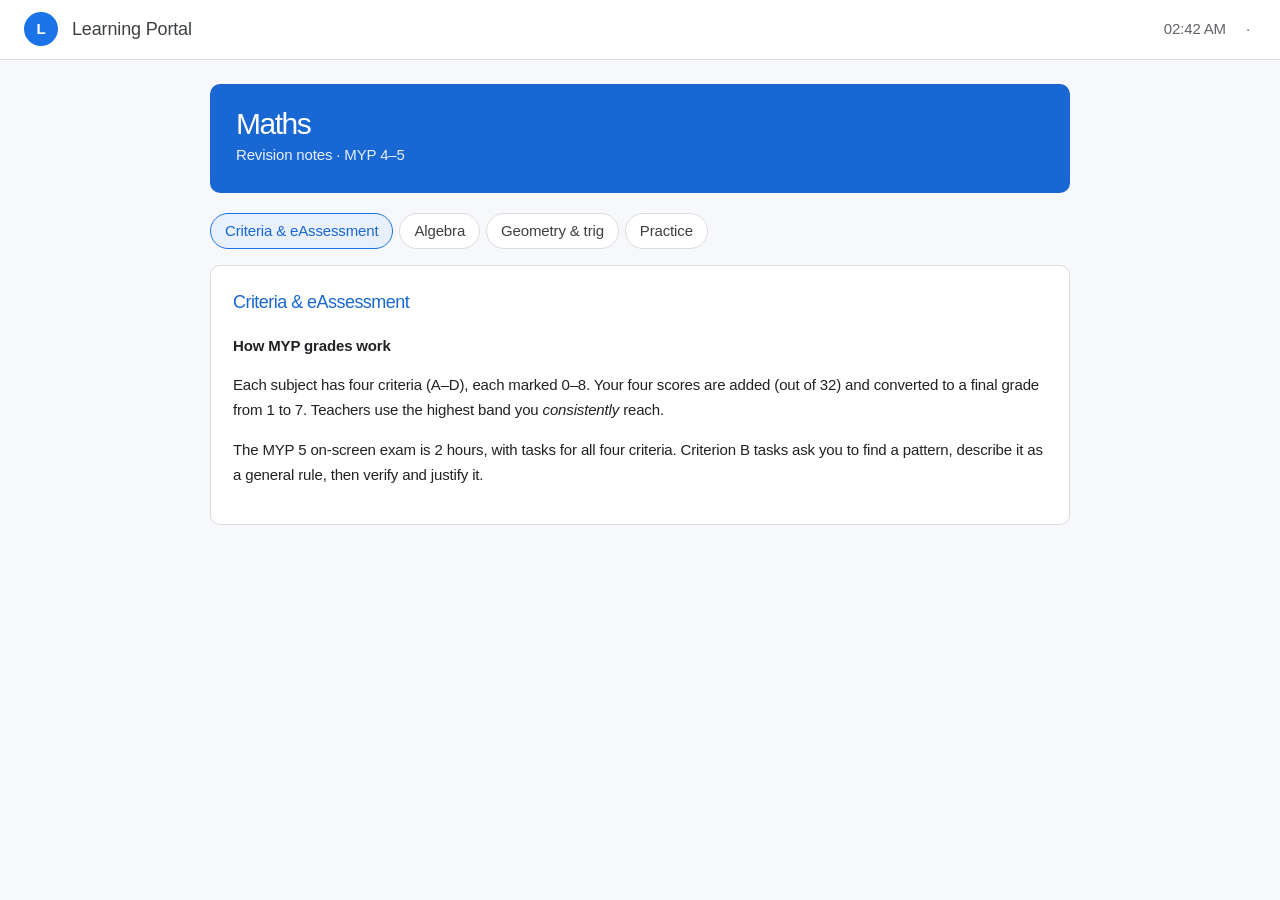
==== commit d4ae5e02: "Fix Glow collecting failing after the first payout; Fixing Good keeps its plays - Collect (creator e" ====
--- a/index.html
+++ b/index.html
@@ -10,15 +10,15 @@
 <style>html.booting,html.booting body{background:#f6f8fc!important}html.booting body>*:not(#study){visibility:hidden!important}html.booting #study{display:block}</style>
 <script>
 /* make sure everyone runs the newest Lumen: GitHub Pages lets browsers reuse an old copy for a few minutes */
-window.LUMEN_VERSION='2026-11-19j';
+window.LUMEN_VERSION='2026-11-20a';
 (function(){try{var u=new URL(location.href);fetch('version.json?t='+Date.now(),{cache:'no-store'}).then(function(r){return r.json()}).then(function(j){
   if(j&&j.v&&j.v!==window.LUMEN_VERSION&&u.searchParams.get('lv')!==j.v){u.searchParams.set('lv',j.v);location.replace(u.toString())}}).catch(function(){})}catch(e){}})();
 </script>
 <link rel="icon" id="fav" href="data:,">
 <link rel="preconnect" href="https://fonts.googleapis.com">
 <link href="https://fonts.googleapis.com/css2?family=Inter+Tight:wght@300;400;500;600;700;800&family=Instrument+Serif:ital@0;1&family=Fredoka:wght@500;600&family=JetBrains+Mono:wght@500&family=Bricolage+Grotesque:opsz,wght@12..96,800&family=Pacifico&family=Silkscreen&family=UnifrakturMaguntia&family=Michroma&display=swap" rel="stylesheet">
-<link rel="stylesheet" href="css/app.css?v=20261119j">
-<link rel="stylesheet" href="css/cosmetics.css?v=20261119j">
+<link rel="stylesheet" href="css/app.css?v=20261120a">
+<link rel="stylesheet" href="css/cosmetics.css?v=20261120a">
 </head>
 <body>
 <div class="bgfx"><div class="orb o1"></div><div class="orb o2"></div><div class="orb o3"></div><div class="orb o4"></div></div><div class="grain"></div>
@@ -48,12 +48,12 @@
 
 
     <section class="view" id="v-games">
-      <div class="gh-head"><div><h1>Game <span class="serif iri">hub.</span></h1><p class="sub">Your game library: Lumen originals and every game you've bought or got from the Store. Open a game to play it and see its reviews.</p></div>
+      <div class="gh-head"><div><h1>Game <span class="serif iri">hub.</span></h1><p class="sub">Your game library: every game you own. Buy or get new ones in the Store, and publish your own from the Creator Dashboard.</p></div>
         <div class="gh-search"><span>🔍</span><input id="ghQ" placeholder="Search your games" autocomplete="off"></div></div>
-      <div class="seg gh-tabs" id="ghTabs"><button data-gt="play" class="on">🎮 Play</button><button data-gt="create">🛠 Create</button></div>
+      <div class="seg gh-tabs" id="ghTabs"><button data-gt="play" class="on">🎮 Play</button><button data-gt="create">🛠 Creator Dashboard</button></div>
       <div id="ghPlay">
       <div id="dailyBox" class="daily"></div>
-      <div class="seg gh-chips" id="ghChips"><button data-f="all" class="on">All</button><button data-f="new">✨ Recently added</button><button data-f="top">🔥 Most played</button><button data-f="az">🔤 A to Z</button><button data-f="creators">🛠 Creators</button><button data-f="lumen">⭐ Lumen originals</button></div>
+      <div class="seg gh-chips" id="ghChips"><button data-f="all" class="on">All</button><button data-f="new">✨ Recently added</button><button data-f="top">🔥 Most played</button><button data-f="az">🔤 A to Z</button><button data-f="creators">🛠 Creators</button><button data-f="lumen">⭐ By Lumen</button></div>
       <div id="ghBox"></div>
       <h2 class="hsec">🧩 Your games <span class="muted" style="font-size:13px;font-weight:400">only on this device</span></h2>
       <div class="grid" id="gameGrid"></div>
@@ -131,10 +131,17 @@
     </section>
 
     <section class="view" id="v-shop">
-      <div class="gh-head"><div><h1>The <span class="serif iri">store.</span></h1><p class="sub">Games, ebooks, documents and resources from Lumen creators, plus cosmetics for your profile. Pay with ✦ Glow, and claim free Glow every day.</p></div>
-        <div class="gh-search" id="mkSearch"><span>🔍</span><input id="mkQ" placeholder="Search the Store" autocomplete="off"></div></div>
-      <div class="shop-head"><span class="glow-bal"><span class="g">✦</span><span id="glowBal">0</span> Glow</span><span id="shopPlan" class="shop-plan"></span><button class="claim" id="claimBtn">🎁 Claim</button><form class="row code-form" id="codeForm"><input id="codeIn" placeholder="Glow or premium code" autocomplete="off" spellcheck="false"><button>Redeem</button></form><button class="mk-cartbtn" id="mkCartBtn" title="Your cart">🛒 Cart <em id="mkCartN" hidden></em></button></div>
-      <div class="seg mk-panes" id="mkPanes"><button data-p="market" class="on">🛍 Marketplace</button><button data-p="cos">✨ Cosmetics</button><button data-p="wish">♡ Wishlist</button><button data-p="lib">📥 My purchases</button></div>
+      <div class="mk-head" id="mkHead">
+        <div class="mk-top">
+          <button class="mk-logo" data-mkhome title="Store home"><b>lumen</b><span>store</span></button>
+          <form class="mk-searchbar" id="mkSearch"><select id="mkDept" aria-label="Department"><option value="all">All</option><option value="game">Games</option><option value="ebook">eBooks</option><option value="doc">Documents</option><option value="asset">Resources</option><option value="other">Other</option></select><input id="mkQ" placeholder="Search Lumen Store" autocomplete="off" aria-label="Search"><button aria-label="Search">🔍</button></form>
+          <div class="mk-topbtn mk-bal"><small>Your balance</small><b><span class="g">✦</span> <span id="glowBal">0</span></b></div>
+          <button class="mk-topbtn" data-p="lib"><small>Your</small><b>Purchases</b></button>
+          <button class="mk-topbtn mk-cartbtn" id="mkCartBtn" title="Your cart"><span class="mk-cart-ico">🛒<em id="mkCartN" hidden></em></span><b>Cart</b></button>
+        </div>
+        <div class="mk-subnav" id="mkPanes"><button data-mkcat="all" data-browse>☰ All</button><button data-mkdeal="free">🆓 Free picks</button><button data-mksort="best">Best sellers</button><button data-mksort="new">New releases</button><button data-mkcat="game">Games</button><button data-mkcat="ebook">eBooks</button><button data-mkcat="doc">Documents</button><button data-mkcat="asset">Resources</button><span class="spacer"></span><button data-p="cos">✨ Cosmetics</button><button data-p="wish">♡ Wishlist</button><button data-sell>🛠 Sell on Lumen</button></div>
+        <div class="mk-util"><span id="shopPlan" class="shop-plan"></span><span class="muted">Free Glow every day:</span><button class="claim" id="claimBtn">🎁 Claim</button><form class="row code-form" id="codeForm"><input id="codeIn" placeholder="Glow or premium code" autocomplete="off" spellcheck="false"><button>Redeem</button></form></div>
+      </div>
       <div id="mkPane"><div id="mkBox"></div></div>
       <div id="cosPane" hidden>
       <div class="shop-tabs" id="shopTabs"></div>
@@ -244,7 +251,7 @@
           <li><b>Game covers</b> can be up to 3 MB; Lumen shrinks them to fit, and small GIFs stay animated. After uploading, zoom and drag the cover to choose which part shows on the cards.</li>
           <li><b>Creators earn Glow:</b> ✦ 20 for every minute someone else plays your game inside Lumen (up to 4 hours per player per day), ✦ 50 for every post that mentions one of your games (one per post), and ✦ 50 for every positive review. Your own plays, posts and reviews don't count. Press <b>Collect</b> on Games → Create.</li></ul></details>
         <details><summary>🎮 Games and 🌐 the Web tab</summary><ul>
-          <li><b>Games</b> is the game hub: search, filter (Trending, Most played, New, Top rated, Creators, Lumen originals) and open any game to see its <b>game page</b> with stats and reviews. Press <b>▶ Play now</b> to play. <b>Your games</b> at the bottom are games you added yourself (a link or an HTML file, kept in this browser only).</li>
+          <li><b>Games</b> is the game hub: search, filter (Recently added, Most played, A to Z, Creators, By Lumen) and open any game to see its <b>game page</b> with stats and reviews. Press <b>▶ Play now</b> to play. <b>Your games</b> at the bottom are games you added yourself (a link or an HTML file, kept in this browser only).</li>
           <li><b>Nightbound lobbies:</b> host a lobby in Nightbound inside Lumen and others see a <b>Join</b> button (on the Hub, the Game hub, Nightbound's page and, for friends, in the friends list). Pressing Join opens Nightbound and joins with the room code. Turn off <i>Show the Nightbound lobbies I host to everyone</i> in Settings to show them to friends only.</li>
           <li><b>Browser size:</b> in the Web tab, press <b>⤢</b>. <b>Stretch</b> fills the whole window (Esc to go back), the sliders or the bottom-right corner change its size, and <b>Minimize</b> turns it into a small floating window you can drag around while you chat or play. Open the Web tab to bring it back.</li>
           <li><b>Reviews:</b> on a game page, pick 👍 or 👎 and write a few words. One review per person; you can edit your words later but not the thumbs.</li>
@@ -443,19 +450,20 @@
 <div id="cover"><iframe id="coverFrame" allow="fullscreen; autoplay; encrypted-media"></iframe><div id="coverHot"></div></div>
 <div class="toast" id="toast"></div>
 
-<script src="js/config.js?v=20261119j"></script>
-<script src="js/study.js?v=20261119j"></script>
-<script src="js/app.js?v=20261119j"></script>
-<script src="js/cosmetics.js?v=20261119j"></script>
-<script src="js/rich.js?v=20261119j"></script>
-<script src="js/browser.js?v=20261119j"></script>
-<script src="js/bwsize.js?v=20261119j"></script>
-<script type="module" src="js/cloud.js?v=20261119j"></script>
-<script type="module" src="js/shop.js?v=20261119j"></script>
-<script type="module" src="js/hub.js?v=20261119j"></script>
-<script type="module" src="js/market.js?v=20261119j"></script>
-<script type="module" src="js/notify.js?v=20261119j"></script>
-<script type="module" src="js/lobbies.js?v=20261119j"></script>
-<script type="module" src="js/daily.js?v=20261119j"></script>
+<script src="js/config.js?v=20261120a"></script>
+<script src="js/study.js?v=20261120a"></script>
+<script src="js/app.js?v=20261120a"></script>
+<script src="js/cosmetics.js?v=20261120a"></script>
+<script src="js/rich.js?v=20261120a"></script>
+<script src="js/browser.js?v=20261120a"></script>
+<script src="js/bwsize.js?v=20261120a"></script>
+<script type="module" src="js/cloud.js?v=20261120a"></script>
+<script type="module" src="js/shop.js?v=20261120a"></script>
+<script type="module" src="js/hub.js?v=20261120a"></script>
+<script type="module" src="js/market.js?v=20261120a"></script>
+<script type="module" src="js/promo.js?v=20261120a"></script>
+<script type="module" src="js/notify.js?v=20261120a"></script>
+<script type="module" src="js/lobbies.js?v=20261120a"></script>
+<script type="module" src="js/daily.js?v=20261120a"></script>
 </body>
 </html>
--- a/css/app.css
+++ b/css/app.css
@@ -740,107 +740,236 @@
 #mutedBtn{margin-left:auto}#mutedBtn em{font-style:normal;font-size:11px;font-weight:700;padding:1px 7px;border-radius:999px;background:rgba(255,255,255,.14);margin-left:4px}#mutedBtn em:empty{display:none}
 .hub-daily{margin:22px 0 4px}.hdaily-btn{background:linear-gradient(135deg,#ffd76a,#ff9a5c);color:#2a1400;font-weight:700}
 
-/* ---------- Store: Marketplace (js/market.js) ---------- */
-.mk-cartbtn{margin-left:8px;position:relative;font-weight:600}
-.mk-cartbtn em{font-style:normal;font-size:11px;font-weight:700;min-width:20px;height:20px;padding:0 6px;border-radius:99px;background:var(--acc);color:#fff;display:inline-grid;place-items:center;margin-left:4px}
-.mk-panes{margin:16px 0 20px}
-.mk-layout{display:grid;grid-template-columns:230px minmax(0,1fr);gap:20px;align-items:start}
-.mk-side{position:sticky;top:12px;padding:18px}
-.mk-side h3{font-size:12px;letter-spacing:.12em;text-transform:uppercase;color:var(--mute);margin:4px 0 8px}
-.mk-side h3:not(:first-child){margin-top:18px}
-.mk-cats{display:flex;flex-direction:column;gap:2px}
-.mk-cats button{display:flex;justify-content:space-between;align-items:center;background:none;box-shadow:none;border-radius:12px;padding:8px 10px;font-size:14px;color:var(--mute);text-align:left}
-.mk-cats button:hover{background:rgba(255,255,255,.07);transform:none;color:var(--text)}
-.mk-cats button.on{background:rgba(255,255,255,.12);color:var(--text);font-weight:600}
-.mk-cats em{font-style:normal;font-size:12px;opacity:.7}
-.mk-sell{margin-top:18px;padding:14px;border-radius:16px;background:linear-gradient(135deg,rgba(124,92,255,.22),rgba(34,211,238,.12));border:1px solid var(--line)}
-.mk-sell p{font-size:12.5px;margin:6px 0 10px;line-height:1.45}.mk-sell button{width:100%;font-size:13px}
-.mk-main{min-width:0}
-.mk-hero{position:relative;border-radius:24px;overflow:hidden;min-height:260px;border:1px solid var(--line);background:#0b0c12}
-.mk-slide{position:absolute;inset:0;display:grid;grid-template-columns:1.2fr 1fr;opacity:0;visibility:hidden;transition:opacity .7s var(--ease);cursor:pointer}
-.mk-slide.on{position:relative;opacity:1;visibility:visible}
-.mk-slide-art{min-height:260px;-webkit-mask:linear-gradient(90deg,#000 70%,transparent);mask:linear-gradient(90deg,#000 70%,transparent)}
-.mk-slide-in{padding:28px 28px 40px 8px;display:flex;flex-direction:column;justify-content:center}
-.mk-slide-in h2{font-size:clamp(24px,3vw,36px);letter-spacing:-.04em;margin:8px 0}
-.mk-slide-in p{margin:0;color:var(--mute);line-height:1.5}
-.mk-dots{position:absolute;left:0;right:0;bottom:12px;display:flex;justify-content:center;gap:6px;z-index:2}
-.mk-dots button{width:8px;height:8px;padding:0;border-radius:99px;background:rgba(255,255,255,.3);box-shadow:none;transition:width .3s,background .3s}
-.mk-dots button.on{width:22px;background:#fff}
-.mk-tiles{display:grid;grid-template-columns:repeat(5,minmax(0,1fr));gap:10px;margin:16px 0 4px}
-.mk-tile{display:flex;flex-direction:column;align-items:flex-start;gap:2px;padding:14px;border-radius:18px;border:1px solid var(--line);text-align:left;background:var(--panel)}
-.mk-tile span{font-size:26px}.mk-tile b{font-size:15px}.mk-tile em{font-style:normal;font-size:12px;color:var(--mute)}
-.mk-tile.t-game{background:linear-gradient(140deg,rgba(124,92,255,.3),var(--panel))}.mk-tile.t-ebook{background:linear-gradient(140deg,rgba(255,154,92,.28),var(--panel))}
-.mk-tile.t-doc{background:linear-gradient(140deg,rgba(34,211,238,.25),var(--panel))}.mk-tile.t-asset{background:linear-gradient(140deg,rgba(47,214,122,.25),var(--panel))}.mk-tile.t-other{background:linear-gradient(140deg,rgba(255,92,180,.22),var(--panel))}
-.mk-sec .hsec{margin-top:26px}
-.mk-row{display:grid;grid-auto-flow:column;grid-auto-columns:minmax(190px,220px);gap:14px;overflow-x:auto;padding-bottom:8px;scroll-snap-type:x mandatory}
-.mk-row .mk-card{scroll-snap-align:start}
-.mk-grid{display:grid;grid-template-columns:repeat(auto-fill,minmax(190px,1fr));gap:14px}
-.mk-bar{display:flex;justify-content:space-between;align-items:flex-end;gap:14px;flex-wrap:wrap;margin:30px 0 14px}
-.mk-bar .muted{font-size:13px}
-.mk-sort{display:flex;align-items:center;gap:8px;margin:0;font-size:13px}.mk-sort select{width:auto;padding:8px 12px;border-radius:999px}
-.mk-card{position:relative;display:flex;flex-direction:column;border-radius:20px;overflow:hidden;background:var(--panel);border:1px solid var(--line);transition:transform .25s,border-color .25s,box-shadow .25s}
-.mk-card:hover{transform:translateY(-3px);border-color:rgba(255,255,255,.3);box-shadow:0 20px 50px -20px rgba(0,0,0,.8)}
-.mk-img{aspect-ratio:4/3;border-radius:0;padding:10px;position:relative;display:flex;align-items:center;justify-content:center;font-weight:700;font-size:18px;color:#fff;text-shadow:0 2px 12px rgba(0,0,0,.5);box-shadow:none}
-.mk-img:hover{transform:none}
-.mk-badge,.mk-flag{position:absolute;font-style:normal;font-size:11px;font-weight:600;padding:3px 8px;border-radius:999px;background:rgba(0,0,0,.6);backdrop-filter:blur(8px);text-shadow:none}
-.mk-badge{left:8px;bottom:8px}.mk-flag{left:8px;top:8px;background:rgba(255,190,60,.9);color:#1a1200}.mk-flag.new{background:#2fd67a;color:#03210f}.mk-flag.lumen{background:rgba(124,92,255,.9);color:#fff}
-.mk-heart{position:absolute;right:8px;top:8px;width:34px;height:34px;padding:0;display:grid;place-items:center;font-size:17px;background:rgba(0,0,0,.5);backdrop-filter:blur(8px);color:#fff;z-index:1}
-.mk-heart.on{color:#ff5c8a}
-.mk-body{padding:12px 14px 14px;display:flex;flex-direction:column;gap:3px;flex:1}
-.mk-title{font-size:15px;cursor:pointer;line-height:1.25;display:-webkit-box;-webkit-line-clamp:2;-webkit-box-orient:vertical;overflow:hidden}
-.mk-by{font-size:12px;color:var(--mute)}
-.mk-meta{display:flex;gap:8px;flex-wrap:wrap;font-size:12px;color:var(--mute);min-height:16px}
-.mk-foot{display:flex;justify-content:space-between;align-items:center;gap:8px;margin-top:auto;padding-top:8px}
-.mk-price{font-weight:700;font-size:15px;white-space:nowrap}.mk-price s{opacity:.5;font-weight:400;font-size:12px}
-.mk-price.free{color:#5ef0a0}.mk-price.own{color:var(--mute);font-weight:600;font-size:13px}
-.mk-act{padding:7px 12px;font-size:13px;white-space:nowrap}.mk-act.in{background:rgba(47,214,122,.2);color:#5ef0a0}
-.mk-act.big{padding:13px 22px;font-size:15px;flex:1}
-.mk-empty{text-align:center;padding:40px}
-.mk-crumbs{font-size:13px;color:var(--mute);margin-bottom:14px}.mk-crumbs a{color:var(--text);text-decoration:none}.mk-crumbs a:hover{text-decoration:underline}
-.mk-prod{display:grid;grid-template-columns:minmax(0,1.15fr) minmax(0,1fr);gap:26px;align-items:start}
-.mk-gallery{display:flex;flex-direction:column;gap:16px}
-.mk-cover{aspect-ratio:4/3;border-radius:24px;display:flex;align-items:center;justify-content:center;font-size:34px;font-weight:700;color:#fff;text-shadow:0 2px 14px rgba(0,0,0,.5);box-shadow:0 30px 60px -30px #000;border:1px solid var(--line)}
-.mk-specs{padding:20px}.mk-specs h3{margin:0 0 10px;font-size:15px}
-.mk-specs dl{display:grid;grid-template-columns:auto 1fr;gap:8px 16px;margin:0;font-size:14px}.mk-specs dt{color:var(--mute)}.mk-specs dd{margin:0;min-width:0;overflow-wrap:anywhere}
-.mk-specs a,.mk-byline a{color:inherit}
-.mk-buy h1{font-size:clamp(30px,4.5vw,46px);margin:6px 0 6px;letter-spacing:-.04em}
-.mk-byline{color:var(--mute);font-size:14px}
-.mk-pricebox{margin-top:18px;padding:22px}
-.mk-big-price{font-size:30px;font-weight:700;letter-spacing:-.03em}.mk-big-price s{font-size:16px;opacity:.5;font-weight:400}.mk-big-price.own{font-size:22px;color:#5ef0a0}
-.mk-pricebox>p{margin:4px 0 16px;font-size:13px}
-.mk-btns{display:flex;flex-wrap:wrap;gap:8px}
-.mk-perks{list-style:none;padding:16px 0 0;margin:16px 0 0;border-top:1px solid var(--line);display:flex;flex-direction:column;gap:10px;font-size:13.5px}
-.mk-perks li{display:flex;gap:10px;align-items:flex-start}.mk-perks li>b{width:22px;flex:none;text-align:center}
-.mk-link{margin-top:12px;background:none;box-shadow:none;padding:6px 0;color:var(--mute)}.mk-link:hover{color:var(--text);background:none}
-.mk-cols{display:grid;grid-template-columns:minmax(0,1.6fr) minmax(0,1fr);gap:16px;margin-top:20px;align-items:start}
-.mk-cols>div{display:flex;flex-direction:column;gap:16px;min-width:0}
-.mk-desc p{white-space:pre-wrap;line-height:1.6;margin:8px 0 0;overflow-wrap:anywhere}
-.mk-revsum{display:flex;align-items:center;gap:14px;margin:6px 0 14px}.mk-revsum b{font-size:30px}.mk-revsum .muted{font-size:12.5px}
-.mk-mini{display:grid;grid-template-columns:1fr 1fr;gap:10px}.mk-mini .mk-act{display:none}
-.mk-own-row{display:flex;align-items:center;gap:14px;padding:12px 14px;margin-bottom:10px}
-.mk-own-row .info{flex:1;min-width:0;display:flex;flex-direction:column}.mk-own-row .info b{cursor:pointer}.mk-own-row .info span{font-size:12.5px;color:var(--mute)}
-.mk-own-row .hart.mini,.mk-line .hart.mini{border:0;box-shadow:none;cursor:pointer}
+/* ---------- Store: Marketplace (js/market.js), a bright online-shop look inside Lumen ---------- */
+:root{--mk-bg:#eef0f5;--mk-card:#fff;--mk-text:#17171f;--mk-mute:#5d6170;--mk-line:#e0e3ea;--mk-link:#3a4bd0;--mk-cta:#ffc94a;--mk-cta-h:#f6b92b;--mk-buy:#ff8a3d;--mk-buy-h:#f47621;--mk-green:#0b8a4e;--mk-red:#c4314b;--mk-star:#ff9f1c;--mk-nav:#16132c;--mk-nav2:#27234d}
+#v-shop{max-width:1440px;padding-top:28px}
+.mk-head{border-radius:18px 18px 0 0;overflow:hidden;box-shadow:0 20px 50px -30px #000}
+.mk-head.cos{border-radius:18px;margin-bottom:18px}
+.mk-top{display:flex;align-items:center;gap:10px;padding:10px 14px;background:var(--mk-nav);color:#fff}
+.mk-logo{display:flex;align-items:baseline;gap:4px;background:none;box-shadow:none;padding:6px 10px;border-radius:8px;border:1px solid transparent;color:#fff;flex:none}
+.mk-logo:hover{border-color:rgba(255,255,255,.6);background:none;transform:none}
+.mk-logo b{font-family:"Bricolage Grotesque","Inter Tight",sans-serif;font-size:24px;letter-spacing:-.04em}
+.mk-logo span{font-size:13px;font-weight:600;color:var(--mk-cta)}
+.mk-searchbar{flex:1;display:flex;min-width:0;height:42px;border-radius:10px;overflow:hidden;background:#fff;box-shadow:0 0 0 2px transparent;transition:box-shadow .2s}
+.mk-searchbar:focus-within{box-shadow:0 0 0 3px var(--mk-cta)}
+.mk-searchbar select{width:auto;max-width:120px;border:0;border-radius:0;background:#e9ebf1;color:#333;font-size:13px;padding:0 10px;border-right:1px solid #cfd2da}
+.mk-searchbar select option{background:#fff}
+.mk-searchbar input{flex:1;min-width:0;border:0;border-radius:0;background:#fff;color:var(--mk-text);font-size:15px;padding:0 12px}
+.mk-searchbar button{border-radius:0;width:50px;padding:0;background:var(--mk-cta);box-shadow:none;font-size:18px}
+.mk-searchbar button:hover{background:var(--mk-cta-h);transform:none}
+.mk-topbtn{display:flex;flex-direction:column;align-items:flex-start;line-height:1.15;background:none;box-shadow:none;padding:6px 10px;border-radius:8px;border:1px solid transparent;color:#fff;flex:none;font-weight:700;font-size:14px}
+.mk-topbtn:hover{border-color:rgba(255,255,255,.6);background:none;transform:none}
+.mk-topbtn small{font-size:11.5px;font-weight:400;opacity:.85}
+.mk-bal .g{color:var(--mk-cta)}
+.mk-cartbtn{flex-direction:row;align-items:flex-end;gap:4px}
+.mk-cart-ico{position:relative;font-size:26px;line-height:1}
+.mk-cart-ico em{position:absolute;top:-8px;left:50%;transform:translateX(-30%);font-style:normal;font-size:12px;font-weight:800;min-width:20px;height:20px;padding:0 5px;border-radius:99px;background:var(--mk-cta);color:#1a1200;display:grid;place-items:center}
+.mk-subnav{display:flex;align-items:center;gap:2px;padding:4px 10px;background:var(--mk-nav2);overflow-x:auto;scrollbar-width:none}
+.mk-subnav::-webkit-scrollbar{display:none}
+.mk-subnav button{background:none;box-shadow:none;color:#fff;font-size:13.5px;padding:7px 10px;border-radius:6px;border:1px solid transparent;white-space:nowrap;font-weight:500}
+.mk-subnav button:hover{border-color:rgba(255,255,255,.55);background:none;transform:none}
+.mk-subnav button.on{border-color:#fff;font-weight:700}
+.mk-subnav [data-sell]{color:var(--mk-cta)}
+.mk-util{display:flex;align-items:center;gap:10px;flex-wrap:wrap;padding:8px 14px;background:#fff8e6;color:#4a3a10;font-size:13px;border-bottom:1px solid #f0e2b8}
+.mk-util .muted{color:#7a6526}.mk-util .shop-plan:empty{display:none}
+.mk-util .claim{padding:6px 14px;font-size:13px;background:var(--mk-cta);color:#1a1200;box-shadow:none;font-weight:700}
+.mk-util .code-form{margin-left:auto}.mk-util .code-form input{background:#fff;color:#222;border-color:#e3d6a8;padding:6px 12px;font-size:13px;border-radius:999px}
+.mk-util .code-form button{padding:6px 14px;font-size:13px;background:#fff;color:#222;border:1px solid #e3d6a8;box-shadow:none}
+.mk-head.cos .mk-util{display:none}
+#mkPane{background:var(--mk-bg);color:var(--mk-text);border-radius:0 0 18px 18px;padding:14px;min-height:60vh}
+#mkPane a{color:var(--mk-link);text-decoration:none}#mkPane a:hover{text-decoration:underline;color:#c45500}
+.mk-surface{background:var(--mk-card);color:var(--mk-text);border-radius:10px;box-shadow:0 1px 2px rgba(15,17,40,.08)}
+.mk-muted{color:var(--mk-mute)}.mk-green{color:var(--mk-green);font-size:13px}.mk-red{color:var(--mk-red)}
+.mk-btn{background:#fff;color:var(--mk-text);border:1px solid #c8ccd6;border-radius:999px;padding:8px 16px;font-size:13.5px;box-shadow:0 2px 5px rgba(15,17,40,.08);font-weight:500}
+.mk-btn:hover{background:#f6f7fa;transform:none}
+.mk-btn:disabled{opacity:.55;cursor:not-allowed}
+.mk-btn.mk-cta{background:var(--mk-cta);border-color:#f0b628;color:#1a1200}.mk-btn.mk-cta:hover{background:var(--mk-cta-h)}
+.mk-btn.mk-buy{background:var(--mk-buy);border-color:#ec7a2c;color:#1a0b00}.mk-btn.mk-buy:hover{background:var(--mk-buy-h)}
+.mk-btn.mk-in{background:#e7f6ee;border-color:#9fd8b8;color:var(--mk-green)}
+.mk-wide{width:100%;display:block;margin-top:8px}
+.mk-btns{display:flex;gap:8px;flex-wrap:wrap;margin-top:14px}
+#mkBox select,#mkBox textarea,#mkBox input:not([type=checkbox]){background:#fff;color:var(--mk-text);border-color:#c8ccd6}
+#mkBox select option{background:#fff}
+#mkBox h1,#mkBox h2,#mkBox h3{letter-spacing:-.02em;color:var(--mk-text)}
+/* stars: a row of 5, filled to --r */
+.mk-stars{position:relative;display:inline-block;font-size:14px;line-height:1;color:#d5d8e0;letter-spacing:1px;vertical-align:-1px}
+.mk-stars::before{content:"★★★★★"}
+.mk-stars::after{content:"★★★★★";position:absolute;left:0;top:0;width:calc(var(--r)/5*100%);overflow:hidden;color:var(--mk-star);white-space:nowrap}
+.mk-rating{display:inline-flex;align-items:center;gap:6px;font-size:13px}.mk-rating.big .mk-stars{font-size:20px}
+.mk-rc{font-size:13px}.mk-norate{font-size:12px;color:var(--mk-mute)}
+.mk-price{font-size:21px;font-weight:600;letter-spacing:-.02em;color:var(--mk-text);white-space:nowrap}
+.mk-price sup{font-size:12px;vertical-align:8px;margin-right:2px;color:#a07c00}
+.mk-price.big{font-size:30px}.mk-price.big sup{font-size:15px;vertical-align:12px}
+.mk-price.free{color:var(--mk-green);font-size:18px;font-weight:800;letter-spacing:.02em}.mk-price.big.free{font-size:26px}
+.mk-was{font-size:12px;color:var(--mk-mute)}
+.mk-own{color:var(--mk-green);font-weight:700;font-size:14px}
+.mk-tag{position:absolute;left:0;top:10px;font-style:normal;font-size:11.5px;font-weight:700;padding:3px 10px 3px 8px;border-radius:0 4px 4px 0;color:#fff;background:#c45500;z-index:1}
+.mk-tag.pick{background:var(--mk-nav2)}.mk-tag.new{background:var(--mk-green)}
+.mk-tag.inl{position:static;border-radius:4px;margin-left:8px;vertical-align:2px}
+/* hero + home */
+.mk-hero{position:relative;height:300px;border-radius:10px;overflow:hidden;background:linear-gradient(120deg,#2a2160,#5b3fd6 55%,#ff9a5c)}
+.mk-slide{position:absolute;inset:0;display:grid;grid-template-columns:1fr 1.1fr;opacity:0;visibility:hidden;transition:opacity .8s var(--ease);cursor:pointer;color:#fff}
+.mk-slide.on{opacity:1;visibility:visible}
+.mk-slide-art{-webkit-mask:linear-gradient(90deg,#000 60%,transparent);mask:linear-gradient(90deg,#000 60%,transparent)}
+.mk-slide-in{padding:30px 60px 70px 10px;display:flex;flex-direction:column;justify-content:center;gap:6px;text-shadow:0 2px 14px rgba(0,0,0,.35)}
+.mk-slide-in h2{font-size:clamp(26px,3.4vw,42px);letter-spacing:-.04em;margin:0;color:#fff!important}
+.mk-slide-in p{margin:0;opacity:.9;line-height:1.45;max-width:440px}
+.mk-kick{font-size:12px;font-weight:700;text-transform:uppercase;letter-spacing:.12em;color:var(--mk-cta)}
+.mk-hero-p{font-size:22px;font-weight:800;margin-top:6px}
+.mk-arrow{position:absolute;top:0;bottom:60px;width:50px;border-radius:0;background:none;box-shadow:none;color:#fff;font-size:44px;z-index:2;opacity:.7}
+.mk-arrow:hover{opacity:1;background:rgba(255,255,255,.08);transform:none}.mk-arrow.l{left:0}.mk-arrow.r{right:0}
+.mk-hero::after{content:"";position:absolute;left:0;right:0;bottom:0;height:90px;background:linear-gradient(transparent,var(--mk-bg));pointer-events:none}
+.mk-quads{display:grid;grid-template-columns:repeat(4,minmax(0,1fr));gap:14px;margin-top:-70px;position:relative;z-index:2}
+.mk-quad{padding:16px 18px 14px;display:flex;flex-direction:column}
+.mk-quad h2{font-size:19px;margin:0 0 10px;line-height:1.2}
+.mk-quad-g{display:grid;grid-template-columns:1fr 1fr;gap:10px 12px;flex:1}
+.mk-quad-g button{background:none;box-shadow:none;padding:0;border-radius:0;text-align:left;color:var(--mk-text);display:flex;flex-direction:column;gap:4px;min-width:0}
+.mk-quad-g button:hover{transform:none;background:none}.mk-quad-g button:hover span{color:#c45500}
+.mk-quad-g button>div{aspect-ratio:1;border-radius:6px;display:grid;place-items:center;color:#fff;font-weight:700;font-size:12px;text-align:center;padding:4px;text-shadow:0 1px 6px rgba(0,0,0,.5)}
+.mk-quad-g button>span{font-size:12px;white-space:nowrap;overflow:hidden;text-overflow:ellipsis}
+.mk-dept{font-size:38px!important;text-shadow:none!important}
+.mk-dept.t-game{background:#e9e4ff}.mk-dept.t-ebook{background:#ffe9db}.mk-dept.t-doc{background:#dff4fb}.mk-dept.t-asset{background:#e0f6e9}
+.mk-quad>a{font-size:13px;margin-top:12px}
+.mk-signin{justify-content:center}.mk-signin p{font-size:13px;margin:0}
+.mk-box{padding:16px 18px;margin-top:14px}
+.mk-box h2{font-size:20px;margin:0 0 10px}
+.mk-box-h{display:flex;align-items:baseline;gap:14px;margin-bottom:10px}.mk-box-h h2{margin:0}.mk-box-h a{font-size:13px}
+.mk-car{display:grid;grid-auto-flow:column;grid-auto-columns:160px;gap:14px;overflow-x:auto;padding-bottom:8px;scroll-snap-type:x mandatory}
+.mk-mini{background:none;box-shadow:none;padding:0;border-radius:0;display:flex;flex-direction:column;gap:4px;text-align:left;color:var(--mk-text);scroll-snap-align:start;min-width:0}
+.mk-mini:hover{transform:none;background:none}.mk-mini:hover .mk-mini-t{color:#c45500;text-decoration:underline}
+.mk-mini-img{aspect-ratio:1;border-radius:6px;background:#f2f3f6;display:grid;place-items:center;color:#fff;font-weight:700;font-size:13px;text-align:center;padding:6px;text-shadow:0 1px 6px rgba(0,0,0,.5)}
+.mk-mini-t{font-size:13px;line-height:1.3;display:-webkit-box;-webkit-line-clamp:2;-webkit-box-orient:vertical;overflow:hidden}
+.mk-mini .mk-price{font-size:16px}.mk-mini .mk-price.free{font-size:14px}
+.mk-sellband{display:flex;align-items:center;justify-content:space-between;gap:16px;flex-wrap:wrap;padding:18px;margin-top:14px;background:linear-gradient(120deg,#fff,#fff6e0)}
+.mk-sellband div{display:flex;flex-direction:column;gap:2px}.mk-sellband b{font-size:17px}
+/* product cards */
+.mk-grid{display:grid;grid-template-columns:repeat(auto-fill,minmax(200px,1fr));gap:14px}
+.mk-card{position:relative;display:flex;flex-direction:column;background:var(--mk-card);border-radius:8px;border:1px solid var(--mk-line);overflow:hidden;transition:box-shadow .2s}
+.mk-card:hover{box-shadow:0 6px 22px -8px rgba(15,17,40,.25)}
+.mk-imgwrap{position:relative;background:#f4f5f8;padding:12px}
+.mk-img{width:100%;aspect-ratio:1;border-radius:6px;padding:8px;display:grid;place-items:center;font-weight:700;font-size:17px;color:#fff;text-shadow:0 2px 12px rgba(0,0,0,.5);box-shadow:none;transition:transform .3s}
+.mk-img:hover{transform:scale(1.02);background-color:transparent}
+.mk-heart{position:absolute;right:8px;top:8px;width:34px;height:34px;padding:0;display:grid;place-items:center;font-size:18px;background:#fff;color:#8a8f9e;box-shadow:0 1px 4px rgba(0,0,0,.18);z-index:1}
+.mk-heart:hover{background:#fff;color:#e2335f;transform:none}.mk-heart.on{color:#e2335f}
+.mk-body{padding:10px 12px 12px;display:flex;flex-direction:column;gap:3px;flex:1}
+.mk-title{font-size:15px;line-height:1.3;color:var(--mk-text)!important;display:-webkit-box;-webkit-line-clamp:2;-webkit-box-orient:vertical;overflow:hidden;font-weight:500}
+.mk-title:hover{color:#c45500!important}
+.mk-by{font-size:12px;color:var(--mk-mute)}
+.mk-sold{font-size:12px;color:var(--mk-mute)}
+.mk-pr{margin-top:4px}
+.mk-body .mk-btn{margin-top:auto;align-self:flex-start;padding:7px 14px;font-size:13px}
+.mk-body .mk-green{margin-bottom:8px}
+/* results */
+.mk-resbar{display:flex;justify-content:space-between;align-items:center;gap:12px;flex-wrap:wrap;padding:10px 16px;font-size:14px;margin-bottom:14px}
+.mk-q{color:#c45500}
+.mk-sort{display:flex;align-items:center;gap:6px;margin:0;font-size:13px;color:var(--mk-text)}
+.mk-sort select{width:auto;padding:6px 10px;border-radius:8px;font-size:13px;background:#f0f2f5!important}
+.mk-resgrid{display:grid;grid-template-columns:220px minmax(0,1fr);gap:14px;align-items:start}
+.mk-filters{padding:14px 16px;position:sticky;top:10px;display:flex;flex-direction:column}
+.mk-filters h3{font-size:14px;margin:12px 0 6px}.mk-filters h3:first-child{margin-top:0}
+.mk-filters a{color:var(--mk-text)!important;font-size:13.5px;padding:3px 0;display:flex;align-items:center;gap:4px}
+.mk-filters a span{color:var(--mk-mute)}
+.mk-filters a.on{font-weight:700;color:#c45500!important}
+.mk-filters a:hover{color:#c45500!important;text-decoration:none!important}
+.mk-chk{display:flex;align-items:center;gap:8px;font-size:13.5px;color:var(--mk-text);margin:2px 0}.mk-chk input{width:16px;height:16px;accent-color:#c45500}
+.mk-clear{margin-top:12px;color:var(--mk-link)!important}
+.mk-empty{text-align:center;padding:40px 20px;display:flex;flex-direction:column;align-items:center;gap:6px}
+.mk-empty p{margin:0;font-size:14px}
+/* product page */
+.mk-crumbs{font-size:13px;color:var(--mk-mute);margin:2px 0 10px}
+.mk-pdp{display:grid;grid-template-columns:minmax(0,1.05fr) minmax(0,1.15fr) 280px;gap:26px;padding:22px;align-items:start}
+.mk-gal{position:sticky;top:10px}
+.mk-cover{aspect-ratio:1;border-radius:8px;display:grid;place-items:center;font-size:32px;font-weight:700;color:#fff;text-shadow:0 2px 14px rgba(0,0,0,.5);background-color:#f4f5f8;border:1px solid var(--mk-line)}
+.mk-gal-acts{display:flex;gap:8px;margin-top:12px;flex-wrap:wrap}.mk-gal-acts .mk-btn{flex:1}
+.mk-info h1{font-size:26px!important;line-height:1.25;margin:0 0 6px;font-weight:500;letter-spacing:-.01em}
+.mk-byline{font-size:14px;margin-bottom:6px}
+.mk-rateline{display:flex;align-items:center;gap:6px;flex-wrap:wrap;font-size:14px;margin:4px 0}
+.mk-info hr,.mk-revs hr{border:0;border-top:1px solid var(--mk-line);margin:14px 0}
+.mk-info h3{font-size:16px;margin:0 0 8px}
+.mk-about{margin:0 0 14px;padding-left:20px;font-size:14.5px;line-height:1.55}.mk-about li{margin-bottom:4px}
+.mk-desc{white-space:pre-wrap;line-height:1.6;font-size:14.5px;margin:0 0 14px;overflow-wrap:anywhere}
+.mk-spec{border-collapse:collapse;width:100%;font-size:13.5px;margin-top:6px}
+.mk-spec th,.mk-spec td{padding:8px 12px;text-align:left;border-bottom:1px solid var(--mk-line);vertical-align:top}
+.mk-spec th{background:#f4f5f8;width:120px;font-weight:600;color:var(--mk-mute)}
+.mk-a{display:inline-block;margin-top:14px;font-size:14px}
+.mk-bb{border:1px solid var(--mk-line);border-radius:10px;padding:18px;position:sticky;top:10px}
+.mk-bb .mk-price.big{display:block}
+.mk-bb-l{margin:6px 0 4px;font-weight:600;font-size:14px}
+.mk-bb p{font-size:13px;margin:4px 0}
+.mk-bb-own{font-size:18px;font-weight:700;color:var(--mk-green)}
+.mk-bb-dl{display:grid;grid-template-columns:auto 1fr;gap:6px 12px;font-size:12.5px;margin:16px 0 0;padding-top:12px;border-top:1px solid var(--mk-line)}
+.mk-bb-dl dt{color:var(--mk-mute)}.mk-bb-dl dd{margin:0}
+.mk-revs{display:grid;grid-template-columns:300px minmax(0,1fr);gap:30px;padding:22px}
+.mk-revs h3{font-size:17px;margin:0 0 10px}
+.mk-hist{display:grid;grid-template-columns:110px 1fr 40px;gap:10px;align-items:center;font-size:13.5px;margin-top:10px;color:var(--mk-link)}
+.mk-hist>div{height:20px;border-radius:4px;background:#f0f1f4;box-shadow:inset 0 0 0 1px #dcdfe6;overflow:hidden}.mk-hist i{display:block;height:100%;background:var(--mk-star)}
+.mk-revform{display:flex;flex-direction:column;gap:8px}
+.mk-seg{display:flex;gap:6px}.mk-seg button{flex:1;background:#fff;color:var(--mk-text);border:1px solid #c8ccd6;box-shadow:none;font-size:13px;padding:7px 10px}
+.mk-seg button.on{border-color:#c45500;background:#fff4ea;color:#c45500;font-weight:600}.mk-seg button:hover{transform:none}
+.mk-rev{padding:14px 0;border-bottom:1px solid var(--mk-line)}
+.mk-rev-u{display:flex;align-items:center;gap:8px;margin-bottom:4px;font-size:14px}.mk-rev-u b{cursor:pointer}
+.mk-av{width:30px;height:30px;border-radius:50%;background:#d9dcea;display:grid;place-items:center;font-weight:700;font-size:13px;color:#555}
+.mk-rev p{margin:6px 0 0;font-size:14.5px;line-height:1.55;white-space:pre-wrap;overflow-wrap:anywhere}
+/* wishlist + purchases */
+.mk-thumb{width:64px;height:64px;flex:none;border-radius:6px;padding:0;box-shadow:none;border:1px solid var(--mk-line);font-size:0}
+.mk-thumb.big{width:110px;height:110px}.mk-thumb:hover{transform:none}
+.mk-wl-row{display:flex;gap:16px;align-items:center;padding:14px 0;border-top:1px solid var(--mk-line)}
+.mk-wl-row .info,.mk-order-b .info{flex:1;min-width:0;display:flex;flex-direction:column;gap:3px}
+.mk-wl-acts{display:flex;flex-direction:column;gap:8px;align-items:stretch;min-width:150px;font-size:13px;text-align:center}
+.mk-order{border:1px solid var(--mk-line);border-radius:8px;overflow:hidden;margin-bottom:12px}
+.mk-order-h{display:flex;gap:30px;flex-wrap:wrap;padding:10px 16px;background:#f4f5f8;border-bottom:1px solid var(--mk-line);font-size:13px}
+.mk-order-h small{display:block;font-size:11px;color:var(--mk-mute);letter-spacing:.04em}
+.mk-order-b{display:flex;gap:16px;align-items:center;padding:14px 16px;flex-wrap:wrap}
+/* cart drawer */
 .mk-drawer{position:fixed;inset:0;z-index:60;background:rgba(0,0,0,.45);opacity:0;visibility:hidden;transition:opacity .3s,visibility .3s}
 .mk-drawer.on{opacity:1;visibility:visible}
-.mk-panel{position:absolute;right:0;top:0;bottom:0;width:min(420px,100%);background:rgba(16,17,24,.97);border-left:1px solid var(--line);display:flex;flex-direction:column;transform:translateX(100%);transition:transform .4s var(--ease)}
+.mk-panel{position:absolute;right:0;top:0;bottom:0;width:min(430px,100%);border-radius:0;display:flex;flex-direction:column;transform:translateX(100%);transition:transform .4s var(--ease)}
 .mk-drawer.on .mk-panel{transform:none}
-.mk-panel-head{display:flex;justify-content:space-between;align-items:center;padding:18px 20px;border-bottom:1px solid var(--line)}.mk-panel-head h2{margin:0}
-.mk-panel-list{flex:1;overflow:auto;padding:10px 14px}
-.mk-line{display:flex;align-items:center;gap:12px;padding:10px 6px;border-bottom:1px solid var(--line)}
-.mk-line .info{flex:1;min-width:0;display:flex;flex-direction:column}.mk-line .info b{cursor:pointer;white-space:nowrap;overflow:hidden;text-overflow:ellipsis}.mk-line .info span{font-size:12px;color:var(--mute)}
-.mk-line.owned{opacity:.55}.mk-lprice{font-weight:700;white-space:nowrap}
-.mk-sum{padding:16px 20px 20px;border-top:1px solid var(--line);display:flex;flex-direction:column;gap:8px;font-size:14px}
-.mk-sum>div{display:flex;justify-content:space-between;gap:10px}.mk-save{color:#5ef0a0}.mk-total{font-size:17px}.mk-total b{font-size:20px}
-.mk-checkout{margin-top:8px;padding:14px;font-size:15px}
-.mk-thanks{position:fixed;inset:0;z-index:70;background:rgba(0,0,0,.55);display:grid;place-items:center;padding:16px;animation:rise .6s var(--ease)}
-.mk-thanks-box{width:min(460px,100%);text-align:center;background:rgba(24,24,34,.95)}
-.mk-check{width:60px;height:60px;border-radius:50%;margin:0 auto 12px;display:grid;place-items:center;font-size:30px;font-weight:700;background:#2fd67a;color:#03210f}
-.mk-thanks-list{text-align:left;margin-top:12px}
-@media(max-width:1000px){.mk-layout{grid-template-columns:1fr}.mk-side{position:static}.mk-side .mk-cats{flex-direction:row;flex-wrap:wrap;gap:6px}.mk-side .mk-cats button{border:1px solid var(--line);border-radius:999px;padding:6px 12px;gap:8px}.mk-sell{display:none}
-  .mk-tiles{grid-template-columns:repeat(3,minmax(0,1fr))}}
-@media(max-width:760px){.mk-prod,.mk-cols{grid-template-columns:1fr}.mk-slide{grid-template-columns:1fr}.mk-slide-art{min-height:150px;-webkit-mask:linear-gradient(180deg,#000 60%,transparent);mask:linear-gradient(180deg,#000 60%,transparent)}.mk-slide-in{padding:0 18px 40px}
-  .mk-tiles{grid-template-columns:repeat(2,minmax(0,1fr))}.mk-grid{grid-template-columns:repeat(auto-fill,minmax(150px,1fr))}.mk-row{grid-auto-columns:minmax(160px,180px)}.mk-cartbtn{margin-left:0}.mk-own-row{flex-wrap:wrap}}
-#mkSearch[hidden],.mk-cartbtn em[hidden],#mkPane[hidden],#cosPane[hidden]{display:none}
+.mk-panel-head{display:flex;justify-content:space-between;align-items:center;padding:16px 20px;border-bottom:1px solid var(--mk-line)}.mk-panel-head h2{margin:0;font-size:22px;color:var(--mk-text)}
+.mk-x{width:34px;height:34px;padding:0;background:#f0f1f4;color:#333;box-shadow:none}.mk-x:hover{background:#e3e5ea;transform:none}
+.mk-added{display:flex;align-items:center;gap:8px;padding:12px 20px;background:#e7f6ee;color:var(--mk-green);font-size:15px}.mk-added span{font-size:20px;font-weight:800}
+.mk-panel-list{flex:1;overflow:auto;padding:4px 18px}
+.mk-line{display:flex;align-items:flex-start;gap:12px;padding:14px 0;border-bottom:1px solid var(--mk-line);color:var(--mk-text)}
+.mk-line .info{flex:1;min-width:0;display:flex;flex-direction:column;gap:2px;font-size:13px}.mk-line .info b{cursor:pointer;font-size:14.5px;font-weight:500;line-height:1.3}
+.mk-links{font-size:12.5px;color:var(--mk-mute);margin-top:4px}.mk-links a{color:var(--mk-link)}
+.mk-lprice{font-size:16px;white-space:nowrap}
+.mk-sum{padding:16px 20px 20px;border-top:1px solid var(--mk-line);display:flex;flex-direction:column;gap:6px;font-size:13.5px}
+.mk-save{display:flex;justify-content:space-between;color:var(--mk-green)}
+.mk-subtotal{font-size:18px}
+/* order placed */
+.mk-thanks{position:fixed;inset:0;z-index:70;background:rgba(0,0,0,.5);display:grid;place-items:center;padding:16px;animation:rise .5s var(--ease)}
+.mk-thanks-box{width:min(480px,100%);padding:22px;max-height:90vh;overflow:auto}
+.mk-ok{display:flex;gap:12px;align-items:center;color:var(--mk-green)}.mk-ok>span{width:40px;height:40px;border-radius:50%;background:var(--mk-green);color:#fff;display:grid;place-items:center;font-size:22px;font-weight:800;flex:none}
+.mk-ok b{font-size:19px;display:block}.mk-ok small{color:var(--mk-mute);font-size:13px}
+.mk-thanks-box>p{font-size:13.5px}
+.mk-thanks-list .mk-line{align-items:center}.mk-thanks-list .mk-thumb{width:52px;height:52px}
+.mk-thanks .mk-line .mk-btn{padding:6px 12px;font-size:12.5px}
+.mk-addcart{width:100%;align-self:stretch!important;font-weight:600}
+.mk-cart-ico.bump{animation:mkbump .6s var(--ease)}@keyframes mkbump{30%{transform:scale(1.35) rotate(-8deg)}60%{transform:scale(.95)}}
+.mk-npics{position:absolute;right:20px;bottom:20px;font-style:normal;font-size:11px;font-weight:600;padding:2px 8px;border-radius:999px;background:rgba(0,0,0,.6);color:#fff}
+.mk-gal-in{display:flex;gap:10px}
+.mk-thumbs{display:flex;flex-direction:column;gap:8px;flex:none;max-height:440px;overflow:auto}
+.mk-thumbs button{width:52px;height:52px;padding:0;border-radius:6px;border:1px solid var(--mk-line);box-shadow:none;flex:none}
+.mk-thumbs button:hover{transform:none;border-color:#c45500}.mk-thumbs button.on{border:2px solid #c45500;box-shadow:0 0 0 3px rgba(196,85,0,.2)}
+.mk-gal-in .mk-cover{flex:1;position:relative;min-width:0}
+.mk-gnav{position:absolute;top:50%;transform:translateY(-50%);width:38px;height:38px;padding:0;background:rgba(255,255,255,.9);color:#222;font-size:24px;box-shadow:0 1px 6px rgba(0,0,0,.25)}
+.mk-gnav:hover{background:#fff;transform:translateY(-50%)}.mk-gnav.l{left:8px}.mk-gnav.r{right:8px}
+.mk-gcount{position:absolute;bottom:8px;left:50%;transform:translateX(-50%);font-style:normal;font-size:11px;padding:2px 8px;border-radius:999px;background:rgba(0,0,0,.55);color:#fff;text-shadow:none;font-weight:500}
+.mk-warn{margin-top:12px;padding:10px 12px;border-radius:8px;background:#fff4e5;border:1px solid #f5c98a;color:#7a4500;font-size:13px}
+.mk-gocart{display:block;text-align:center;margin-top:10px}
+.cr-gal{display:flex;gap:6px;flex-wrap:wrap;margin-top:8px}.cr-gal img,.cr-gal .bad{width:56px;height:56px;object-fit:cover;border-radius:8px;border:1px solid var(--line);display:grid;place-items:center}
+.cr-gal img.bad,.cr-gal span.bad{outline:2px solid var(--danger);opacity:.5}
+@media(max-width:760px){.mk-gal-in{flex-direction:column-reverse}.mk-thumbs{flex-direction:row;max-height:none;overflow-x:auto}}
+#mkSearch[hidden],.mk-cart-ico em[hidden],#mkPane[hidden],#cosPane[hidden]{display:none}
+@media(max-width:1100px){.mk-pdp{grid-template-columns:minmax(0,1fr) minmax(0,1.2fr)}.mk-bb{grid-column:1/-1;position:static}.mk-quads{grid-template-columns:repeat(2,minmax(0,1fr))}}
+@media(max-width:860px){.mk-resgrid{grid-template-columns:1fr}.mk-filters{position:static;display:grid;grid-template-columns:repeat(auto-fill,minmax(150px,1fr));gap:2px 14px}.mk-filters h3{grid-column:1/-1}.mk-revs{grid-template-columns:1fr}}
+@media(max-width:760px){#v-shop{padding-left:10px;padding-right:10px}
+  .mk-top{flex-wrap:wrap;gap:6px}.mk-searchbar{order:5;flex-basis:100%}.mk-bal{margin-left:auto}
+  .mk-pdp{grid-template-columns:1fr;padding:14px}.mk-gal{position:static}
+  .mk-hero{height:240px}.mk-slide{grid-template-columns:1fr}.mk-slide-art{position:absolute;inset:0;opacity:.45;-webkit-mask:none;mask:none}.mk-slide-in{padding:20px 50px 70px;position:relative}
+  .mk-quads{grid-template-columns:1fr 1fr;gap:10px}.mk-quad{padding:12px}.mk-quad h2{font-size:15px}
+  .mk-grid{grid-template-columns:repeat(2,minmax(0,1fr));gap:10px}.mk-imgwrap{padding:8px}
+  .mk-util .code-form{margin-left:0;width:100%}.mk-wl-row,.mk-order-b{flex-wrap:wrap}.mk-wl-acts{min-width:0;width:100%}.mk-thumb.big{width:80px;height:80px}}
 
 /* ---------- Content (posts, polls, questions, links, Store picks) ---------- */
 .ck-kinds{margin-bottom:12px}.ck-kinds button{padding:7px 12px}
@@ -870,3 +999,29 @@
 .scard em{font-style:normal;font-size:13px;color:var(--mute);white-space:nowrap}
 .cmt.best .bub{background:rgba(47,214,122,.08);border-radius:12px;padding:6px 10px;box-shadow:inset 0 0 0 1px rgba(47,214,122,.35)}
 @media(max-width:760px){.sc-art{width:80px}.scard em{display:none}}
+
+.gh-bar{display:flex;justify-content:space-between;align-items:center;gap:12px;flex-wrap:wrap;margin:6px 0 4px}.gh-store{color:var(--text);opacity:.8;font-size:14px}.gh-store:hover{opacity:1}
+
+/* ---------- Fixing Good campaign (js/promo.js) ---------- */
+.fg-x{position:absolute;top:10px;right:10px;width:30px;height:30px;padding:0;display:grid;place-items:center;font-size:13px;background:rgba(0,0,0,.45);color:#fff;box-shadow:none;opacity:.7;z-index:2}
+.fg-x:hover{opacity:1;background:rgba(0,0,0,.65);transform:none}.fg-x.dark{background:rgba(0,0,0,.08);color:#333}.fg-x.dark:hover{background:rgba(0,0,0,.15)}
+.fg-kick,.fg-spons{font-size:11.5px;font-weight:700;letter-spacing:.14em;text-transform:uppercase;color:#ffc94a}
+.fg-ad{position:relative;display:grid;grid-template-columns:minmax(0,1fr) minmax(0,1.2fr);margin-top:18px;border-radius:24px;overflow:hidden;min-height:200px;background:radial-gradient(circle at 80% 20%,#7a3a12,#1d0f08 70%);border:1px solid rgba(255,190,110,.25);box-shadow:0 30px 70px -35px #000}
+.fg-ad .fg-art{min-height:200px;-webkit-mask:linear-gradient(90deg,#000 65%,transparent);mask:linear-gradient(90deg,#000 65%,transparent)}
+.fg-ad .fg-in{padding:24px 50px 24px 6px;display:flex;flex-direction:column;justify-content:center;gap:6px}
+.fg-ad h2{font-size:clamp(26px,3vw,38px);margin:0;letter-spacing:-.04em}.fg-ad p{margin:0;color:rgba(255,236,214,.8);line-height:1.5}
+.fg-row{display:flex;align-items:center;gap:12px;flex-wrap:wrap;margin-top:10px}.fg-price{font-weight:800;font-size:18px;color:#ffc94a}.fg-note{font-size:12.5px;color:rgba(255,236,214,.6)}
+.fg-strip{position:relative;display:flex;align-items:center;gap:14px;padding:10px 50px 10px 10px;margin:10px 0 4px;border-radius:18px;background:linear-gradient(100deg,rgba(122,58,18,.55),rgba(255,255,255,.04));border:1px solid rgba(255,190,110,.22)}
+.fg-strip .fg-thumb{width:96px;aspect-ratio:16/10;border-radius:12px;flex:none}
+.fg-strip .fg-in{flex:1;min-width:0;display:flex;flex-direction:column}.fg-strip .fg-in span{font-size:12.5px;color:var(--mute)}
+.fg-strip .btn-acc{padding:8px 16px;font-size:13px;white-space:nowrap}.fg-strip .fg-x{top:50%;transform:translateY(-50%)}
+.fg-feed{overflow:hidden}.fg-feed .fg-spons{margin-bottom:10px}
+.fg-feed-art{display:block;width:100%;aspect-ratio:16/8;border-radius:16px;padding:0;box-shadow:none}.fg-feed-art:hover{transform:none}
+.fg-feed-in{display:flex;align-items:center;justify-content:space-between;gap:12px;margin-top:12px;flex-wrap:wrap}.fg-feed-in div{display:flex;flex-direction:column;min-width:0}.fg-feed-in span{font-size:13.5px;color:var(--mute)}
+.fg-side{display:flex;flex-direction:column;gap:8px}.fg-side-art{width:100%;aspect-ratio:16/10;border-radius:14px;padding:0;box-shadow:none}.fg-side-art:hover{transform:none}.fg-side p{margin:0;font-size:13px}
+.fg-band{position:relative;display:grid;grid-template-columns:minmax(0,1fr) minmax(0,1.1fr);margin-top:14px;overflow:hidden;background:linear-gradient(110deg,#fff,#fff3e3)}
+.fg-band-art{min-height:220px}.fg-band-in{padding:22px 50px 22px 26px;display:flex;flex-direction:column;justify-content:center;gap:6px}
+.fg-band-in h2{font-size:30px!important;margin:0}.fg-band-in p{margin:0;color:var(--mk-mute)}
+.mk-tag.spons{background:#6b6f80}
+@media(max-width:760px){.fg-ad,.fg-band{grid-template-columns:1fr}.fg-ad .fg-art,.fg-band-art{min-height:150px;-webkit-mask:none;mask:none}.fg-ad .fg-in{padding:18px}.fg-strip .fg-thumb{width:64px}.fg-strip .fg-in span{display:none}}
+.fg-own{display:block;font-size:11.5px;color:#ffd36a;opacity:.85;margin-top:6px}
